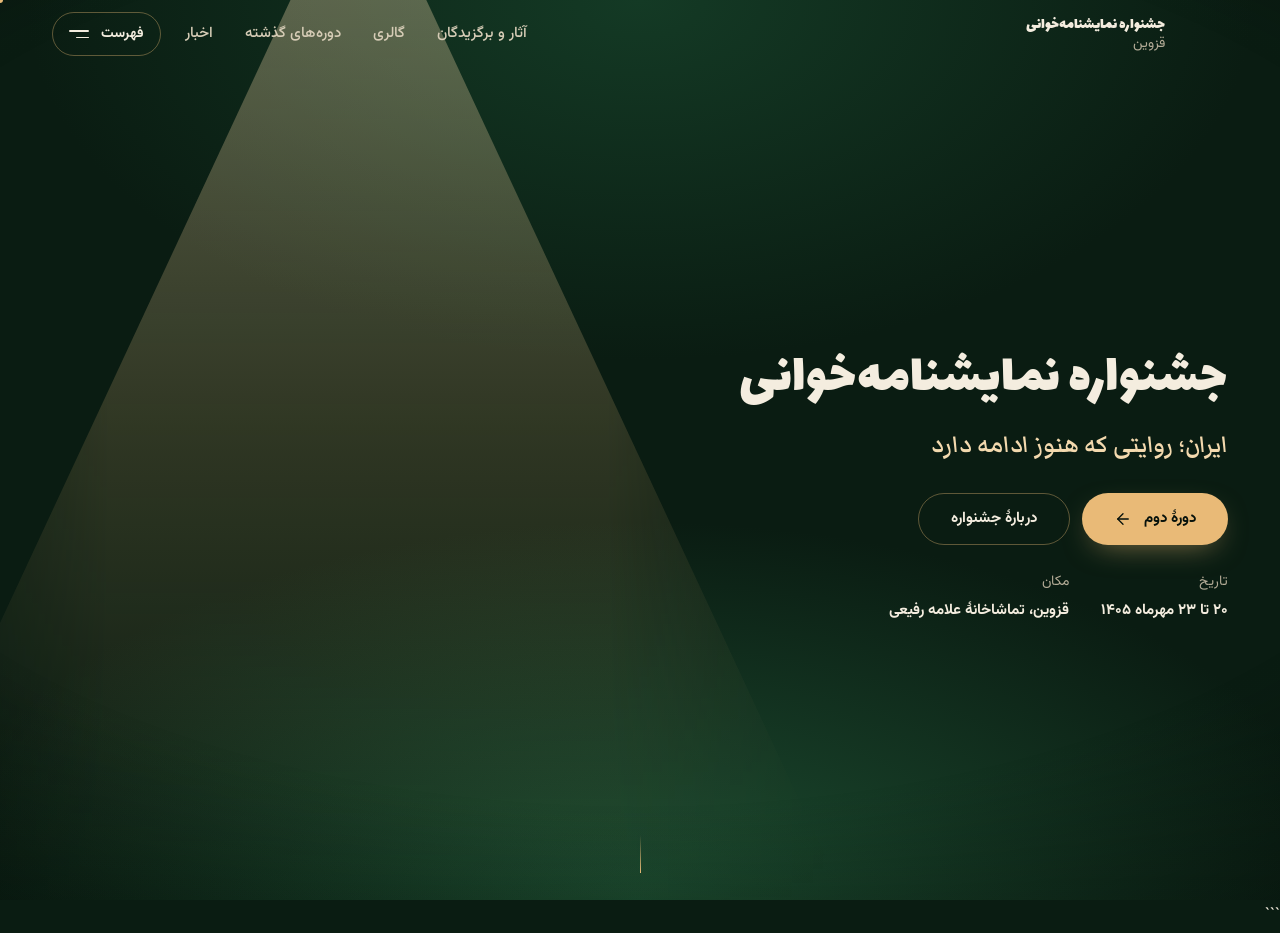
==== index.html @ 03ef2c52 "seo working sitemap and changing URLs for SEO" ====
<!doctype html>
<html lang="fa" dir="rtl">
  <head>
    <meta charset="UTF-8" />
    <meta name="viewport" content="width=device-width, initial-scale=1.0" />

    <title>جشنواره نمایشنامه‌خوانی هنگامه جادویی | تئاتر قزوین</title>

    <meta
      name="description"
      content="هنگامه جادویی؛ جشنواره نمایشنامه‌خوانی با محتوای اجراهای نمایشی و معرفی کلاس‌های فن بیان و نمایشنامه‌خوانی در قزوین."
    />

    <meta name="robots" content="index,follow" />

    <link
      rel="canonical"
      href="https://festivaljadooei.ir/"
    />

    <meta property="og:type" content="website" />
    <meta property="og:locale" content="fa_IR" />
    <meta
      property="og:title"
      content="جشنواره نمایشنامه‌خوانی هنگامه جادویی"
    />
    <meta
      property="og:description"
      content="جشنواره نمایشنامه‌خوانی، اجراهای نمایشی و کلاس‌های فن بیان و نمایشنامه‌خوانی در قزوین."
    />
    <meta
      property="og:url"
      content="https://festivaljadooei.ir/"
    />

    <link rel="stylesheet" href="./styles.css" />
  </head>

  <body>
    <noscript>
      <h1>جشنواره نمایشنامه‌خوانی هنگام جادویی</h1>
      <p>آرشیو اجراها، برگزیدگان، تصاویر و ویدئوهای نخستین و دومین جشنواره نمایشنامه‌خوانی هنگام جادویی در قزوین.</p>
      <nav><a href="/editions">دوره‌های جشنواره</a> · <a href="/works">اجراها و برگزیدگان</a> · <a href="/gallery">گالری تصاویر</a></nav>
    </noscript>
    <div id="root"></div>
    <script src="./app.js"></script>
  </body>
</html>
```
---- styles.css ----
@import"https://fonts.googleapis.com/css2?family=Lalezar&family=Markazi+Text:wght@400;500;600;700&family=Vazirmatn:wght@300;400;500;700;800&display=swap";

html,
body {
    height: 100%
}

body {
    margin: 0
}

#root {
    height: 100dvh;
    overflow: auto
}

*,
::before,
::after {
    --tw-border-spacing-x: 0;
    --tw-border-spacing-y: 0;
    --tw-translate-x: 0;
    --tw-translate-y: 0;
    --tw-rotate: 0;
    --tw-skew-x: 0;
    --tw-skew-y: 0;
    --tw-scale-x: 1;
    --tw-scale-y: 1;
    --tw-pan-x: ;
    --tw-pan-y: ;
    --tw-pinch-zoom: ;
    --tw-scroll-snap-strictness: proximity;
    --tw-gradient-from-position: ;
    --tw-gradient-via-position: ;
    --tw-gradient-to-position: ;
    --tw-ordinal: ;
    --tw-slashed-zero: ;
    --tw-numeric-figure: ;
    --tw-numeric-spacing: ;
    --tw-numeric-fraction: ;
    --tw-ring-inset: ;
    --tw-ring-offset-width: 0px;
    --tw-ring-offset-color: #fff;
    --tw-ring-color: rgb(59 130 246 / 0.5);
    --tw-ring-offset-shadow: 0 0 #0000;
    --tw-ring-shadow: 0 0 #0000;
    --tw-shadow: 0 0 #0000;
    --tw-shadow-colored: 0 0 #0000;
    --tw-blur: ;
    --tw-brightness: ;
    --tw-contrast: ;
    --tw-grayscale: ;
    --tw-hue-rotate: ;
    --tw-invert: ;
    --tw-saturate: ;
    --tw-sepia: ;
    --tw-drop-shadow: ;
    --tw-backdrop-blur: ;
    --tw-backdrop-brightness: ;
    --tw-backdrop-contrast: ;
    --tw-backdrop-grayscale: ;
    --tw-backdrop-hue-rotate: ;
    --tw-backdrop-invert: ;
    --tw-backdrop-opacity: ;
    --tw-backdrop-saturate: ;
    --tw-backdrop-sepia: ;
    --tw-contain-size: ;
    --tw-contain-layout: ;
    --tw-contain-paint: ;
    --tw-contain-style: ;
}

::backdrop {
    --tw-border-spacing-x: 0;
    --tw-border-spacing-y: 0;
    --tw-translate-x: 0;
    --tw-translate-y: 0;
    --tw-rotate: 0;
    --tw-skew-x: 0;
    --tw-skew-y: 0;
    --tw-scale-x: 1;
    --tw-scale-y: 1;
    --tw-pan-x: ;
    --tw-pan-y: ;
    --tw-pinch-zoom: ;
    --tw-scroll-snap-strictness: proximity;
    --tw-gradient-from-position: ;
    --tw-gradient-via-position: ;
    --tw-gradient-to-position: ;
    --tw-ordinal: ;
    --tw-slashed-zero: ;
    --tw-numeric-figure: ;
    --tw-numeric-spacing: ;
    --tw-numeric-fraction: ;
    --tw-ring-inset: ;
    --tw-ring-offset-width: 0px;
    --tw-ring-offset-color: #fff;
    --tw-ring-color: rgb(59 130 246 / 0.5);
    --tw-ring-offset-shadow: 0 0 #0000;
    --tw-ring-shadow: 0 0 #0000;
    --tw-shadow: 0 0 #0000;
    --tw-shadow-colored: 0 0 #0000;
    --tw-blur: ;
    --tw-brightness: ;
    --tw-contrast: ;
    --tw-grayscale: ;
    --tw-hue-rotate: ;
    --tw-invert: ;
    --tw-saturate: ;
    --tw-sepia: ;
    --tw-drop-shadow: ;
    --tw-backdrop-blur: ;
    --tw-backdrop-brightness: ;
    --tw-backdrop-contrast: ;
    --tw-backdrop-grayscale: ;
    --tw-backdrop-hue-rotate: ;
    --tw-backdrop-invert: ;
    --tw-backdrop-opacity: ;
    --tw-backdrop-saturate: ;
    --tw-backdrop-sepia: ;
    --tw-contain-size: ;
    --tw-contain-layout: ;
    --tw-contain-paint: ;
    --tw-contain-style: ;
}

/*
! tailwindcss v3.4.18 | MIT License | https://tailwindcss.com
*/
/*
1. Prevent padding and border from affecting element width. (https://github.com/mozdevs/cssremedy/issues/4)
2. Allow adding a border to an element by just adding a border-width. (https://github.com/tailwindcss/tailwindcss/pull/116)
*/

*,
::before,
::after {
    box-sizing: border-box;
    /* 1 */
    border-width: 0;
    /* 2 */
    border-style: solid;
    /* 2 */
    border-color: #e5e7eb;
    /* 2 */
}

::before,
::after {
    --tw-content: '';
}

/*
1. Use a consistent sensible line-height in all browsers.
2. Prevent adjustments of font size after orientation changes in iOS.
3. Use a more readable tab size.
4. Use the user's configured `sans` font-family by default.
5. Use the user's configured `sans` font-feature-settings by default.
6. Use the user's configured `sans` font-variation-settings by default.
7. Disable tap highlights on iOS
*/

html,
:host {
    line-height: 1.5;
    /* 1 */
    -webkit-text-size-adjust: 100%;
    /* 2 */
    -moz-tab-size: 4;
    /* 3 */
    tab-size: 4;
    /* 3 */
    font-family: var(--font-sans, ui-sans-serif), ui-sans-serif, system-ui, sans-serif;
    /* 4 */
    font-feature-settings: normal;
    /* 5 */
    font-variation-settings: normal;
    /* 6 */
    -webkit-tap-highlight-color: transparent;
    /* 7 */
}

/*
1. Remove the margin in all browsers.
2. Inherit line-height from `html` so users can set them as a class directly on the `html` element.
*/

body {
    margin: 0;
    /* 1 */
    line-height: inherit;
    /* 2 */
}

/*
1. Add the correct height in Firefox.
2. Correct the inheritance of border color in Firefox. (https://bugzilla.mozilla.org/show_bug.cgi?id=190655)
3. Ensure horizontal rules are visible by default.
*/

hr {
    height: 0;
    /* 1 */
    color: inherit;
    /* 2 */
    border-top-width: 1px;
    /* 3 */
}

/*
Add the correct text decoration in Chrome, Edge, and Safari.
*/

abbr:where([title]) {
    text-decoration: underline dotted;
}

/*
Remove the default font size and weight for headings.
*/

h1,
h2,
h3,
h4,
h5,
h6 {
    font-size: inherit;
    font-weight: inherit;
}

/*
Reset links to optimize for opt-in styling instead of opt-out.
*/

a {
    color: inherit;
    text-decoration: inherit;
}

/*
Add the correct font weight in Edge and Safari.
*/

b,
strong {
    font-weight: bolder;
}

/*
1. Use the user's configured `mono` font-family by default.
2. Use the user's configured `mono` font-feature-settings by default.
3. Use the user's configured `mono` font-variation-settings by default.
4. Correct the odd `em` font sizing in all browsers.
*/

code,
kbd,
samp,
pre {
    font-family: ui-monospace, SFMono-Regular, Menlo, Monaco, Consolas, "Liberation Mono", "Courier New", monospace;
    /* 1 */
    font-feature-settings: normal;
    /* 2 */
    font-variation-settings: normal;
    /* 3 */
    font-size: 1em;
    /* 4 */
}

/*
Add the correct font size in all browsers.
*/

small {
    font-size: 80%;
}

/*
Prevent `sub` and `sup` elements from affecting the line height in all browsers.
*/

sub,
sup {
    font-size: 75%;
    line-height: 0;
    position: relative;
    vertical-align: baseline;
}

sub {
    bottom: -0.25em;
}

sup {
    top: -0.5em;
}

/*
1. Remove text indentation from table contents in Chrome and Safari. (https://bugs.chromium.org/p/chromium/issues/detail?id=999088, https://bugs.webkit.org/show_bug.cgi?id=201297)
2. Correct table border color inheritance in all Chrome and Safari. (https://bugs.chromium.org/p/chromium/issues/detail?id=935729, https://bugs.webkit.org/show_bug.cgi?id=195016)
3. Remove gaps between table borders by default.
*/

table {
    text-indent: 0;
    /* 1 */
    border-color: inherit;
    /* 2 */
    border-collapse: collapse;
    /* 3 */
}

/*
1. Change the font styles in all browsers.
2. Remove the margin in Firefox and Safari.
3. Remove default padding in all browsers.
*/

button,
input,
optgroup,
select,
textarea {
    font-family: inherit;
    /* 1 */
    font-feature-settings: inherit;
    /* 1 */
    font-variation-settings: inherit;
    /* 1 */
    font-size: 100%;
    /* 1 */
    font-weight: inherit;
    /* 1 */
    line-height: inherit;
    /* 1 */
    letter-spacing: inherit;
    /* 1 */
    color: inherit;
    /* 1 */
    margin: 0;
    /* 2 */
    padding: 0;
    /* 3 */
}

/*
Remove the inheritance of text transform in Edge and Firefox.
*/

button,
select {
    text-transform: none;
}

/*
1. Correct the inability to style clickable types in iOS and Safari.
2. Remove default button styles.
*/

button,
input:where([type='button']),
input:where([type='reset']),
input:where([type='submit']) {
    -webkit-appearance: button;
    /* 1 */
    background-color: transparent;
    /* 2 */
    background-image: none;
    /* 2 */
}

/*
Use the modern Firefox focus style for all focusable elements.
*/

:-moz-focusring {
    outline: auto;
}

/*
Remove the additional `:invalid` styles in Firefox. (https://github.com/mozilla/gecko-dev/blob/2f9eacd9d3d995c937b4251a5557d95d494c9be1/layout/style/res/forms.css#L728-L737)
*/

:-moz-ui-invalid {
    box-shadow: none;
}

/*
Add the correct vertical alignment in Chrome and Firefox.
*/

progress {
    vertical-align: baseline;
}

/*
Correct the cursor style of increment and decrement buttons in Safari.
*/

::-webkit-inner-spin-button,
::-webkit-outer-spin-button {
    height: auto;
}

/*
1. Correct the odd appearance in Chrome and Safari.
2. Correct the outline style in Safari.
*/

[type='search'] {
    -webkit-appearance: textfield;
    /* 1 */
    outline-offset: -2px;
    /* 2 */
}

/*
Remove the inner padding in Chrome and Safari on macOS.
*/

::-webkit-search-decoration {
    -webkit-appearance: none;
}

/*
1. Correct the inability to style clickable types in iOS and Safari.
2. Change font properties to `inherit` in Safari.
*/

::-webkit-file-upload-button {
    -webkit-appearance: button;
    /* 1 */
    font: inherit;
    /* 2 */
}

/*
Add the correct display in Chrome and Safari.
*/

summary {
    display: list-item;
}

/*
Removes the default spacing and border for appropriate elements.
*/

blockquote,
dl,
dd,
h1,
h2,
h3,
h4,
h5,
h6,
hr,
figure,
p,
pre {
    margin: 0;
}

fieldset {
    margin: 0;
    padding: 0;
}

legend {
    padding: 0;
}

ol,
ul,
menu {
    list-style: none;
    margin: 0;
    padding: 0;
}

/*
Reset default styling for dialogs.
*/
dialog {
    padding: 0;
}

/*
Prevent resizing textareas horizontally by default.
*/

textarea {
    resize: vertical;
}

/*
1. Reset the default placeholder opacity in Firefox. (https://github.com/tailwindlabs/tailwindcss/issues/3300)
2. Set the default placeholder color to the user's configured gray 400 color.
*/

input::placeholder,
textarea::placeholder {
    opacity: 1;
    /* 1 */
    color: #9ca3af;
    /* 2 */
}

/*
Set the default cursor for buttons.
*/

button,
[role="button"] {
    cursor: pointer;
}

/*
Make sure disabled buttons don't get the pointer cursor.
*/
:disabled {
    cursor: default;
}

/*
1. Make replaced elements `display: block` by default. (https://github.com/mozdevs/cssremedy/issues/14)
2. Add `vertical-align: middle` to align replaced elements more sensibly by default. (https://github.com/jensimmons/cssremedy/issues/14#issuecomment-634934210)
   This can trigger a poorly considered lint error in some tools but is included by design.
*/

img,
svg,
video,
canvas,
audio,
iframe,
embed,
object {
    display: block;
    /* 1 */
    vertical-align: middle;
    /* 2 */
}

/*
Constrain images and videos to the parent width and preserve their intrinsic aspect ratio. (https://github.com/mozdevs/cssremedy/issues/14)
*/

img,
video {
    max-width: 100%;
    height: auto;
}

/* Make elements with the HTML hidden attribute stay hidden by default */
[hidden]:where(:not([hidden="until-found"])) {
    display: none;
}

.\!container {
    width: 100% !important;
}

.container {
    width: 100%;
}

@media (min-width: 640px) {

    .\!container {
        max-width: 640px !important;
    }

    .container {
        max-width: 640px;
    }
}

@media (min-width: 768px) {

    .\!container {
        max-width: 768px !important;
    }

    .container {
        max-width: 768px;
    }
}

@media (min-width: 1024px) {

    .\!container {
        max-width: 1024px !important;
    }

    .container {
        max-width: 1024px;
    }
}

@media (min-width: 1280px) {

    .\!container {
        max-width: 1280px !important;
    }

    .container {
        max-width: 1280px;
    }
}

@media (min-width: 1536px) {

    .\!container {
        max-width: 1536px !important;
    }

    .container {
        max-width: 1536px;
    }
}

.prose {
    color: var(--tw-prose-body);
    max-width: 65ch;
}

.prose :where(p):not(:where([class~="not-prose"], [class~="not-prose"] *)) {
    margin-top: 1.25em;
    margin-bottom: 1.25em;
}

.prose :where([class~="lead"]):not(:where([class~="not-prose"], [class~="not-prose"] *)) {
    color: var(--tw-prose-lead);
    font-size: 1.25em;
    line-height: 1.6;
    margin-top: 1.2em;
    margin-bottom: 1.2em;
}

.prose :where(a):not(:where([class~="not-prose"], [class~="not-prose"] *)) {
    color: var(--tw-prose-links);
    text-decoration: underline;
    font-weight: 500;
}

.prose :where(strong):not(:where([class~="not-prose"], [class~="not-prose"] *)) {
    color: var(--tw-prose-bold);
    font-weight: 600;
}

.prose :where(a strong):not(:where([class~="not-prose"], [class~="not-prose"] *)) {
    color: inherit;
}

.prose :where(blockquote strong):not(:where([class~="not-prose"], [class~="not-prose"] *)) {
    color: inherit;
}

.prose :where(thead th strong):not(:where([class~="not-prose"], [class~="not-prose"] *)) {
    color: inherit;
}

.prose :where(ol):not(:where([class~="not-prose"], [class~="not-prose"] *)) {
    list-style-type: decimal;
    margin-top: 1.25em;
    margin-bottom: 1.25em;
    padding-inline-start: 1.625em;
}

.prose :where(ol[type="A"]):not(:where([class~="not-prose"], [class~="not-prose"] *)) {
    list-style-type: upper-alpha;
}

.prose :where(ol[type="a"]):not(:where([class~="not-prose"], [class~="not-prose"] *)) {
    list-style-type: lower-alpha;
}

.prose :where(ol[type="A" s]):not(:where([class~="not-prose"], [class~="not-prose"] *)) {
    list-style-type: upper-alpha;
}

.prose :where(ol[type="a" s]):not(:where([class~="not-prose"], [class~="not-prose"] *)) {
    list-style-type: lower-alpha;
}

.prose :where(ol[type="I"]):not(:where([class~="not-prose"], [class~="not-prose"] *)) {
    list-style-type: upper-roman;
}

.prose :where(ol[type="i"]):not(:where([class~="not-prose"], [class~="not-prose"] *)) {
    list-style-type: lower-roman;
}

.prose :where(ol[type="I" s]):not(:where([class~="not-prose"], [class~="not-prose"] *)) {
    list-style-type: upper-roman;
}

.prose :where(ol[type="i" s]):not(:where([class~="not-prose"], [class~="not-prose"] *)) {
    list-style-type: lower-roman;
}

.prose :where(ol[type="1"]):not(:where([class~="not-prose"], [class~="not-prose"] *)) {
    list-style-type: decimal;
}

.prose :where(ul):not(:where([class~="not-prose"], [class~="not-prose"] *)) {
    list-style-type: disc;
    margin-top: 1.25em;
    margin-bottom: 1.25em;
    padding-inline-start: 1.625em;
}

.prose :where(ol > li):not(:where([class~="not-prose"], [class~="not-prose"] *))::marker {
    font-weight: 400;
    color: var(--tw-prose-counters);
}

.prose :where(ul > li):not(:where([class~="not-prose"], [class~="not-prose"] *))::marker {
    color: var(--tw-prose-bullets);
}

.prose :where(dt):not(:where([class~="not-prose"], [class~="not-prose"] *)) {
    color: var(--tw-prose-headings);
    font-weight: 600;
    margin-top: 1.25em;
}

.prose :where(hr):not(:where([class~="not-prose"], [class~="not-prose"] *)) {
    border-color: var(--tw-prose-hr);
    border-top-width: 1px;
    margin-top: 3em;
    margin-bottom: 3em;
}

.prose :where(blockquote):not(:where([class~="not-prose"], [class~="not-prose"] *)) {
    font-weight: 500;
    font-style: italic;
    color: var(--tw-prose-quotes);
    border-inline-start-width: 0.25rem;
    border-inline-start-color: var(--tw-prose-quote-borders);
    quotes: "\201C" "\201D" "\2018" "\2019";
    margin-top: 1.6em;
    margin-bottom: 1.6em;
    padding-inline-start: 1em;
}

.prose :where(blockquote p:first-of-type):not(:where([class~="not-prose"], [class~="not-prose"] *))::before {
    content: open-quote;
}

.prose :where(blockquote p:last-of-type):not(:where([class~="not-prose"], [class~="not-prose"] *))::after {
    content: close-quote;
}

.prose :where(h1):not(:where([class~="not-prose"], [class~="not-prose"] *)) {
    color: var(--tw-prose-headings);
    font-weight: 800;
    font-size: 2.25em;
    margin-top: 0;
    margin-bottom: 0.8888889em;
    line-height: 1.1111111;
}

.prose :where(h1 strong):not(:where([class~="not-prose"], [class~="not-prose"] *)) {
    font-weight: 900;
    color: inherit;
}

.prose :where(h2):not(:where([class~="not-prose"], [class~="not-prose"] *)) {
    color: var(--tw-prose-headings);
    font-weight: 700;
    font-size: 1.5em;
    margin-top: 2em;
    margin-bottom: 1em;
    line-height: 1.3333333;
}

.prose :where(h2 strong):not(:where([class~="not-prose"], [class~="not-prose"] *)) {
    font-weight: 800;
    color: inherit;
}

.prose :where(h3):not(:where([class~="not-prose"], [class~="not-prose"] *)) {
    color: var(--tw-prose-headings);
    font-weight: 600;
    font-size: 1.25em;
    margin-top: 1.6em;
    margin-bottom: 0.6em;
    line-height: 1.6;
}

.prose :where(h3 strong):not(:where([class~="not-prose"], [class~="not-prose"] *)) {
    font-weight: 700;
    color: inherit;
}

.prose :where(h4):not(:where([class~="not-prose"], [class~="not-prose"] *)) {
    color: var(--tw-prose-headings);
    font-weight: 600;
    margin-top: 1.5em;
    margin-bottom: 0.5em;
    line-height: 1.5;
}

.prose :where(h4 strong):not(:where([class~="not-prose"], [class~="not-prose"] *)) {
    font-weight: 700;
    color: inherit;
}

.prose :where(img):not(:where([class~="not-prose"], [class~="not-prose"] *)) {
    margin-top: 2em;
    margin-bottom: 2em;
}

.prose :where(picture):not(:where([class~="not-prose"], [class~="not-prose"] *)) {
    display: block;
    margin-top: 2em;
    margin-bottom: 2em;
}

.prose :where(video):not(:where([class~="not-prose"], [class~="not-prose"] *)) {
    margin-top: 2em;
    margin-bottom: 2em;
}

.prose :where(kbd):not(:where([class~="not-prose"], [class~="not-prose"] *)) {
    font-weight: 500;
    font-family: inherit;
    color: var(--tw-prose-kbd);
    box-shadow: 0 0 0 1px var(--tw-prose-kbd-shadows), 0 3px 0 var(--tw-prose-kbd-shadows);
    font-size: 0.875em;
    border-radius: 0.3125rem;
    padding-top: 0.1875em;
    padding-inline-end: 0.375em;
    padding-bottom: 0.1875em;
    padding-inline-start: 0.375em;
}

.prose :where(code):not(:where([class~="not-prose"], [class~="not-prose"] *)) {
    color: var(--tw-prose-code);
    font-weight: 600;
    font-size: 0.875em;
}

.prose :where(code):not(:where([class~="not-prose"], [class~="not-prose"] *))::before {
    content: "`";
}

.prose :where(code):not(:where([class~="not-prose"], [class~="not-prose"] *))::after {
    content: "`";
}

.prose :where(a code):not(:where([class~="not-prose"], [class~="not-prose"] *)) {
    color: inherit;
}

.prose :where(h1 code):not(:where([class~="not-prose"], [class~="not-prose"] *)) {
    color: inherit;
}

.prose :where(h2 code):not(:where([class~="not-prose"], [class~="not-prose"] *)) {
    color: inherit;
    font-size: 0.875em;
}

.prose :where(h3 code):not(:where([class~="not-prose"], [class~="not-prose"] *)) {
    color: inherit;
    font-size: 0.9em;
}

.prose :where(h4 code):not(:where([class~="not-prose"], [class~="not-prose"] *)) {
    color: inherit;
}

.prose :where(blockquote code):not(:where([class~="not-prose"], [class~="not-prose"] *)) {
    color: inherit;
}

.prose :where(thead th code):not(:where([class~="not-prose"], [class~="not-prose"] *)) {
    color: inherit;
}

.prose :where(pre):not(:where([class~="not-prose"], [class~="not-prose"] *)) {
    color: var(--tw-prose-pre-code);
    background-color: var(--tw-prose-pre-bg);
    overflow-x: auto;
    font-weight: 400;
    font-size: 0.875em;
    line-height: 1.7142857;
    margin-top: 1.7142857em;
    margin-bottom: 1.7142857em;
    border-radius: 0.375rem;
    padding-top: 0.8571429em;
    padding-inline-end: 1.1428571em;
    padding-bottom: 0.8571429em;
    padding-inline-start: 1.1428571em;
}

.prose :where(pre code):not(:where([class~="not-prose"], [class~="not-prose"] *)) {
    background-color: transparent;
    border-width: 0;
    border-radius: 0;
    padding: 0;
    font-weight: inherit;
    color: inherit;
    font-size: inherit;
    font-family: inherit;
    line-height: inherit;
}

.prose :where(pre code):not(:where([class~="not-prose"], [class~="not-prose"] *))::before {
    content: none;
}

.prose :where(pre code):not(:where([class~="not-prose"], [class~="not-prose"] *))::after {
    content: none;
}

.prose :where(table):not(:where([class~="not-prose"], [class~="not-prose"] *)) {
    width: 100%;
    table-layout: auto;
    margin-top: 2em;
    margin-bottom: 2em;
    font-size: 0.875em;
    line-height: 1.7142857;
}

.prose :where(thead):not(:where([class~="not-prose"], [class~="not-prose"] *)) {
    border-bottom-width: 1px;
    border-bottom-color: var(--tw-prose-th-borders);
}

.prose :where(thead th):not(:where([class~="not-prose"], [class~="not-prose"] *)) {
    color: var(--tw-prose-headings);
    font-weight: 600;
    vertical-align: bottom;
    padding-inline-end: 0.5714286em;
    padding-bottom: 0.5714286em;
    padding-inline-start: 0.5714286em;
}

.prose :where(tbody tr):not(:where([class~="not-prose"], [class~="not-prose"] *)) {
    border-bottom-width: 1px;
    border-bottom-color: var(--tw-prose-td-borders);
}

.prose :where(tbody tr:last-child):not(:where([class~="not-prose"], [class~="not-prose"] *)) {
    border-bottom-width: 0;
}

.prose :where(tbody td):not(:where([class~="not-prose"], [class~="not-prose"] *)) {
    vertical-align: baseline;
}

.prose :where(tfoot):not(:where([class~="not-prose"], [class~="not-prose"] *)) {
    border-top-width: 1px;
    border-top-color: var(--tw-prose-th-borders);
}

.prose :where(tfoot td):not(:where([class~="not-prose"], [class~="not-prose"] *)) {
    vertical-align: top;
}

.prose :where(th, td):not(:where([class~="not-prose"], [class~="not-prose"] *)) {
    text-align: start;
}

.prose :where(figure > *):not(:where([class~="not-prose"], [class~="not-prose"] *)) {
    margin-top: 0;
    margin-bottom: 0;
}

.prose :where(figcaption):not(:where([class~="not-prose"], [class~="not-prose"] *)) {
    color: var(--tw-prose-captions);
    font-size: 0.875em;
    line-height: 1.4285714;
    margin-top: 0.8571429em;
}

.prose {
    --tw-prose-body: #374151;
    --tw-prose-headings: #111827;
    --tw-prose-lead: #4b5563;
    --tw-prose-links: #111827;
    --tw-prose-bold: #111827;
    --tw-prose-counters: #6b7280;
    --tw-prose-bullets: #d1d5db;
    --tw-prose-hr: #e5e7eb;
    --tw-prose-quotes: #111827;
    --tw-prose-quote-borders: #e5e7eb;
    --tw-prose-captions: #6b7280;
    --tw-prose-kbd: #111827;
    --tw-prose-kbd-shadows: rgb(17 24 39 / 10%);
    --tw-prose-code: #111827;
    --tw-prose-pre-code: #e5e7eb;
    --tw-prose-pre-bg: #1f2937;
    --tw-prose-th-borders: #d1d5db;
    --tw-prose-td-borders: #e5e7eb;
    --tw-prose-invert-body: #d1d5db;
    --tw-prose-invert-headings: #fff;
    --tw-prose-invert-lead: #9ca3af;
    --tw-prose-invert-links: #fff;
    --tw-prose-invert-bold: #fff;
    --tw-prose-invert-counters: #9ca3af;
    --tw-prose-invert-bullets: #4b5563;
    --tw-prose-invert-hr: #374151;
    --tw-prose-invert-quotes: #f3f4f6;
    --tw-prose-invert-quote-borders: #374151;
    --tw-prose-invert-captions: #9ca3af;
    --tw-prose-invert-kbd: #fff;
    --tw-prose-invert-kbd-shadows: rgb(255 255 255 / 10%);
    --tw-prose-invert-code: #fff;
    --tw-prose-invert-pre-code: #d1d5db;
    --tw-prose-invert-pre-bg: rgb(0 0 0 / 50%);
    --tw-prose-invert-th-borders: #4b5563;
    --tw-prose-invert-td-borders: #374151;
    font-size: 1rem;
    line-height: 1.75;
}

.prose :where(picture > img):not(:where([class~="not-prose"], [class~="not-prose"] *)) {
    margin-top: 0;
    margin-bottom: 0;
}

.prose :where(li):not(:where([class~="not-prose"], [class~="not-prose"] *)) {
    margin-top: 0.5em;
    margin-bottom: 0.5em;
}

.prose :where(ol > li):not(:where([class~="not-prose"], [class~="not-prose"] *)) {
    padding-inline-start: 0.375em;
}

.prose :where(ul > li):not(:where([class~="not-prose"], [class~="not-prose"] *)) {
    padding-inline-start: 0.375em;
}

.prose :where(.prose > ul > li p):not(:where([class~="not-prose"], [class~="not-prose"] *)) {
    margin-top: 0.75em;
    margin-bottom: 0.75em;
}

.prose :where(.prose > ul > li > p:first-child):not(:where([class~="not-prose"], [class~="not-prose"] *)) {
    margin-top: 1.25em;
}

.prose :where(.prose > ul > li > p:last-child):not(:where([class~="not-prose"], [class~="not-prose"] *)) {
    margin-bottom: 1.25em;
}

.prose :where(.prose > ol > li > p:first-child):not(:where([class~="not-prose"], [class~="not-prose"] *)) {
    margin-top: 1.25em;
}

.prose :where(.prose > ol > li > p:last-child):not(:where([class~="not-prose"], [class~="not-prose"] *)) {
    margin-bottom: 1.25em;
}

.prose :where(ul ul, ul ol, ol ul, ol ol):not(:where([class~="not-prose"], [class~="not-prose"] *)) {
    margin-top: 0.75em;
    margin-bottom: 0.75em;
}

.prose :where(dl):not(:where([class~="not-prose"], [class~="not-prose"] *)) {
    margin-top: 1.25em;
    margin-bottom: 1.25em;
}

.prose :where(dd):not(:where([class~="not-prose"], [class~="not-prose"] *)) {
    margin-top: 0.5em;
    padding-inline-start: 1.625em;
}

.prose :where(hr + *):not(:where([class~="not-prose"], [class~="not-prose"] *)) {
    margin-top: 0;
}

.prose :where(h2 + *):not(:where([class~="not-prose"], [class~="not-prose"] *)) {
    margin-top: 0;
}

.prose :where(h3 + *):not(:where([class~="not-prose"], [class~="not-prose"] *)) {
    margin-top: 0;
}

.prose :where(h4 + *):not(:where([class~="not-prose"], [class~="not-prose"] *)) {
    margin-top: 0;
}

.prose :where(thead th:first-child):not(:where([class~="not-prose"], [class~="not-prose"] *)) {
    padding-inline-start: 0;
}

.prose :where(thead th:last-child):not(:where([class~="not-prose"], [class~="not-prose"] *)) {
    padding-inline-end: 0;
}

.prose :where(tbody td, tfoot td):not(:where([class~="not-prose"], [class~="not-prose"] *)) {
    padding-top: 0.5714286em;
    padding-inline-end: 0.5714286em;
    padding-bottom: 0.5714286em;
    padding-inline-start: 0.5714286em;
}

.prose :where(tbody td:first-child, tfoot td:first-child):not(:where([class~="not-prose"], [class~="not-prose"] *)) {
    padding-inline-start: 0;
}

.prose :where(tbody td:last-child, tfoot td:last-child):not(:where([class~="not-prose"], [class~="not-prose"] *)) {
    padding-inline-end: 0;
}

.prose :where(figure):not(:where([class~="not-prose"], [class~="not-prose"] *)) {
    margin-top: 2em;
    margin-bottom: 2em;
}

.prose :where(.prose > :first-child):not(:where([class~="not-prose"], [class~="not-prose"] *)) {
    margin-top: 0;
}

.prose :where(.prose > :last-child):not(:where([class~="not-prose"], [class~="not-prose"] *)) {
    margin-bottom: 0;
}

.prose-sm {
    font-size: 0.875rem;
    line-height: 1.7142857;
}

.prose-sm :where(p):not(:where([class~="not-prose"], [class~="not-prose"] *)) {
    margin-top: 1.1428571em;
    margin-bottom: 1.1428571em;
}

.prose-sm :where([class~="lead"]):not(:where([class~="not-prose"], [class~="not-prose"] *)) {
    font-size: 1.2857143em;
    line-height: 1.5555556;
    margin-top: 0.8888889em;
    margin-bottom: 0.8888889em;
}

.prose-sm :where(blockquote):not(:where([class~="not-prose"], [class~="not-prose"] *)) {
    margin-top: 1.3333333em;
    margin-bottom: 1.3333333em;
    padding-inline-start: 1.1111111em;
}

.prose-sm :where(h1):not(:where([class~="not-prose"], [class~="not-prose"] *)) {
    font-size: 2.1428571em;
    margin-top: 0;
    margin-bottom: 0.8em;
    line-height: 1.2;
}

.prose-sm :where(h2):not(:where([class~="not-prose"], [class~="not-prose"] *)) {
    font-size: 1.4285714em;
    margin-top: 1.6em;
    margin-bottom: 0.8em;
    line-height: 1.4;
}

.prose-sm :where(h3):not(:where([class~="not-prose"], [class~="not-prose"] *)) {
    font-size: 1.2857143em;
    margin-top: 1.5555556em;
    margin-bottom: 0.4444444em;
    line-height: 1.5555556;
}

.prose-sm :where(h4):not(:where([class~="not-prose"], [class~="not-prose"] *)) {
    margin-top: 1.4285714em;
    margin-bottom: 0.5714286em;
    line-height: 1.4285714;
}

.prose-sm :where(img):not(:where([class~="not-prose"], [class~="not-prose"] *)) {
    margin-top: 1.7142857em;
    margin-bottom: 1.7142857em;
}

.prose-sm :where(picture):not(:where([class~="not-prose"], [class~="not-prose"] *)) {
    margin-top: 1.7142857em;
    margin-bottom: 1.7142857em;
}

.prose-sm :where(picture > img):not(:where([class~="not-prose"], [class~="not-prose"] *)) {
    margin-top: 0;
    margin-bottom: 0;
}

.prose-sm :where(video):not(:where([class~="not-prose"], [class~="not-prose"] *)) {
    margin-top: 1.7142857em;
    margin-bottom: 1.7142857em;
}

.prose-sm :where(kbd):not(:where([class~="not-prose"], [class~="not-prose"] *)) {
    font-size: 0.8571429em;
    border-radius: 0.3125rem;
    padding-top: 0.1428571em;
    padding-inline-end: 0.3571429em;
    padding-bottom: 0.1428571em;
    padding-inline-start: 0.3571429em;
}

.prose-sm :where(code):not(:where([class~="not-prose"], [class~="not-prose"] *)) {
    font-size: 0.8571429em;
}

.prose-sm :where(h2 code):not(:where([class~="not-prose"], [class~="not-prose"] *)) {
    font-size: 0.9em;
}

.prose-sm :where(h3 code):not(:where([class~="not-prose"], [class~="not-prose"] *)) {
    font-size: 0.8888889em;
}

.prose-sm :where(pre):not(:where([class~="not-prose"], [class~="not-prose"] *)) {
    font-size: 0.8571429em;
    line-height: 1.6666667;
    margin-top: 1.6666667em;
    margin-bottom: 1.6666667em;
    border-radius: 0.25rem;
    padding-top: 0.6666667em;
    padding-inline-end: 1em;
    padding-bottom: 0.6666667em;
    padding-inline-start: 1em;
}

.prose-sm :where(ol):not(:where([class~="not-prose"], [class~="not-prose"] *)) {
    margin-top: 1.1428571em;
    margin-bottom: 1.1428571em;
    padding-inline-start: 1.5714286em;
}

.prose-sm :where(ul):not(:where([class~="not-prose"], [class~="not-prose"] *)) {
    margin-top: 1.1428571em;
    margin-bottom: 1.1428571em;
    padding-inline-start: 1.5714286em;
}

.prose-sm :where(li):not(:where([class~="not-prose"], [class~="not-prose"] *)) {
    margin-top: 0.2857143em;
    margin-bottom: 0.2857143em;
}

.prose-sm :where(ol > li):not(:where([class~="not-prose"], [class~="not-prose"] *)) {
    padding-inline-start: 0.4285714em;
}

.prose-sm :where(ul > li):not(:where([class~="not-prose"], [class~="not-prose"] *)) {
    padding-inline-start: 0.4285714em;
}

.prose-sm :where(.prose-sm > ul > li p):not(:where([class~="not-prose"], [class~="not-prose"] *)) {
    margin-top: 0.5714286em;
    margin-bottom: 0.5714286em;
}

.prose-sm :where(.prose-sm > ul > li > p:first-child):not(:where([class~="not-prose"], [class~="not-prose"] *)) {
    margin-top: 1.1428571em;
}

.prose-sm :where(.prose-sm > ul > li > p:last-child):not(:where([class~="not-prose"], [class~="not-prose"] *)) {
    margin-bottom: 1.1428571em;
}

.prose-sm :where(.prose-sm > ol > li > p:first-child):not(:where([class~="not-prose"], [class~="not-prose"] *)) {
    margin-top: 1.1428571em;
}

.prose-sm :where(.prose-sm > ol > li > p:last-child):not(:where([class~="not-prose"], [class~="not-prose"] *)) {
    margin-bottom: 1.1428571em;
}

.prose-sm :where(ul ul, ul ol, ol ul, ol ol):not(:where([class~="not-prose"], [class~="not-prose"] *)) {
    margin-top: 0.5714286em;
    margin-bottom: 0.5714286em;
}

.prose-sm :where(dl):not(:where([class~="not-prose"], [class~="not-prose"] *)) {
    margin-top: 1.1428571em;
    margin-bottom: 1.1428571em;
}

.prose-sm :where(dt):not(:where([class~="not-prose"], [class~="not-prose"] *)) {
    margin-top: 1.1428571em;
}

.prose-sm :where(dd):not(:where([class~="not-prose"], [class~="not-prose"] *)) {
    margin-top: 0.2857143em;
    padding-inline-start: 1.5714286em;
}

.prose-sm :where(hr):not(:where([class~="not-prose"], [class~="not-prose"] *)) {
    margin-top: 2.8571429em;
    margin-bottom: 2.8571429em;
}

.prose-sm :where(hr + *):not(:where([class~="not-prose"], [class~="not-prose"] *)) {
    margin-top: 0;
}

.prose-sm :where(h2 + *):not(:where([class~="not-prose"], [class~="not-prose"] *)) {
    margin-top: 0;
}

.prose-sm :where(h3 + *):not(:where([class~="not-prose"], [class~="not-prose"] *)) {
    margin-top: 0;
}

.prose-sm :where(h4 + *):not(:where([class~="not-prose"], [class~="not-prose"] *)) {
    margin-top: 0;
}

.prose-sm :where(table):not(:where([class~="not-prose"], [class~="not-prose"] *)) {
    font-size: 0.8571429em;
    line-height: 1.5;
}

.prose-sm :where(thead th):not(:where([class~="not-prose"], [class~="not-prose"] *)) {
    padding-inline-end: 1em;
    padding-bottom: 0.6666667em;
    padding-inline-start: 1em;
}

.prose-sm :where(thead th:first-child):not(:where([class~="not-prose"], [class~="not-prose"] *)) {
    padding-inline-start: 0;
}

.prose-sm :where(thead th:last-child):not(:where([class~="not-prose"], [class~="not-prose"] *)) {
    padding-inline-end: 0;
}

.prose-sm :where(tbody td, tfoot td):not(:where([class~="not-prose"], [class~="not-prose"] *)) {
    padding-top: 0.6666667em;
    padding-inline-end: 1em;
    padding-bottom: 0.6666667em;
    padding-inline-start: 1em;
}

.prose-sm :where(tbody td:first-child, tfoot td:first-child):not(:where([class~="not-prose"], [class~="not-prose"] *)) {
    padding-inline-start: 0;
}

.prose-sm :where(tbody td:last-child, tfoot td:last-child):not(:where([class~="not-prose"], [class~="not-prose"] *)) {
    padding-inline-end: 0;
}

.prose-sm :where(figure):not(:where([class~="not-prose"], [class~="not-prose"] *)) {
    margin-top: 1.7142857em;
    margin-bottom: 1.7142857em;
}

.prose-sm :where(figure > *):not(:where([class~="not-prose"], [class~="not-prose"] *)) {
    margin-top: 0;
    margin-bottom: 0;
}

.prose-sm :where(figcaption):not(:where([class~="not-prose"], [class~="not-prose"] *)) {
    font-size: 0.8571429em;
    line-height: 1.3333333;
    margin-top: 0.6666667em;
}

.prose-sm :where(.prose-sm > :first-child):not(:where([class~="not-prose"], [class~="not-prose"] *)) {
    margin-top: 0;
}

.prose-sm :where(.prose-sm > :last-child):not(:where([class~="not-prose"], [class~="not-prose"] *)) {
    margin-bottom: 0;
}

.sr-only {
    position: absolute;
    width: 1px;
    height: 1px;
    padding: 0;
    margin: -1px;
    overflow: hidden;
    clip: rect(0, 0, 0, 0);
    white-space: nowrap;
    border-width: 0;
}

.pointer-events-none {
    pointer-events: none;
}

.pointer-events-auto {
    pointer-events: auto;
}

.\!visible {
    visibility: visible !important;
}

.visible {
    visibility: visible;
}

.invisible {
    visibility: hidden;
}

.collapse {
    visibility: collapse;
}

.static {
    position: static;
}

.fixed {
    position: fixed;
}

.absolute {
    position: absolute;
}

.relative {
    position: relative;
}

.inset-0 {
    inset: 0px;
}

.inset-x-0 {
    left: 0px;
    right: 0px;
}

.inset-y-0 {
    top: 0px;
    bottom: 0px;
}

.-bottom-12 {
    bottom: -3rem;
}

.-left-12 {
    left: -3rem;
}

.-right-12 {
    right: -3rem;
}

.-top-12 {
    top: -3rem;
}

.bottom-0 {
    bottom: 0px;
}

.left-0 {
    left: 0px;
}

.left-1\/2 {
    left: 50%;
}

.left-2 {
    left: 0.5rem;
}

.left-\[-1\.25em\] {
    left: -1.25em;
}

.left-\[1em\] {
    left: 1em;
}

.left-\[50\%\] {
    left: 50%;
}

.right-0 {
    right: 0px;
}

.right-1 {
    right: 0.25rem;
}

.right-2 {
    right: 0.5rem;
}

.right-3 {
    right: 0.75rem;
}

.right-4 {
    right: 1rem;
}

.top-0 {
    top: 0px;
}

.top-1\.5 {
    top: 0.375rem;
}

.top-1\/2 {
    top: 50%;
}

.top-3\.5 {
    top: 0.875rem;
}

.top-4 {
    top: 1rem;
}

.top-\[-1\.25em\] {
    top: -1.25em;
}

.top-\[-3em\] {
    top: -3em;
}

.top-\[1\.5em\] {
    top: 1.5em;
}

.top-\[1px\] {
    top: 1px;
}

.top-\[50\%\] {
    top: 50%;
}

.top-\[60\%\] {
    top: 60%;
}

.top-full {
    top: 100%;
}

.z-10 {
    z-index: 10;
}

.z-20 {
    z-index: 20;
}

.z-50 {
    z-index: 50;
}

.z-\[1\] {
    z-index: 1;
}

.order-first {
    order: -9999;
}

.order-last {
    order: 9999;
}

.\!m-0 {
    margin: 0px !important;
}

.-mx-1 {
    margin-left: -0.25rem;
    margin-right: -0.25rem;
}

.-my-2 {
    margin-top: -0.5rem;
    margin-bottom: -0.5rem;
}

.mx-2 {
    margin-left: 0.5rem;
    margin-right: 0.5rem;
}

.mx-3\.5 {
    margin-left: 0.875rem;
    margin-right: 0.875rem;
}

.mx-auto {
    margin-left: auto;
    margin-right: auto;
}

.my-0 {
    margin-top: 0px;
    margin-bottom: 0px;
}

.my-0\.5 {
    margin-top: 0.125rem;
    margin-bottom: 0.125rem;
}

.my-1 {
    margin-top: 0.25rem;
    margin-bottom: 0.25rem;
}

.-ml-4 {
    margin-left: -1rem;
}

.-ml-\[0\.225em\] {
    margin-left: -0.225em;
}

.-mt-4 {
    margin-top: -1rem;
}

.-mt-\[0\.225em\] {
    margin-top: -0.225em;
}

.mb-1 {
    margin-bottom: 0.25rem;
}

.mb-2 {
    margin-bottom: 0.5rem;
}

.mb-3 {
    margin-bottom: 0.75rem;
}

.ml-1 {
    margin-left: 0.25rem;
}

.ml-4 {
    margin-left: 1rem;
}

.ml-auto {
    margin-left: auto;
}

.mr-2 {
    margin-right: 0.5rem;
}

.mt-1\.5 {
    margin-top: 0.375rem;
}

.mt-2 {
    margin-top: 0.5rem;
}

.mt-24 {
    margin-top: 6rem;
}

.mt-4 {
    margin-top: 1rem;
}

.mt-\[0\.3em\] {
    margin-top: 0.3em;
}

.mt-auto {
    margin-top: auto;
}

.line-clamp-2 {
    overflow: hidden;
    display: -webkit-box;
    -webkit-box-orient: vertical;
    -webkit-line-clamp: 2;
}

.block {
    display: block;
}

.inline-block {
    display: inline-block;
}

.inline {
    display: inline;
}

.flex {
    display: flex;
}

.inline-flex {
    display: inline-flex;
}

.table {
    display: table;
}

.grid {
    display: grid;
}

.contents {
    display: contents;
}

.hidden {
    display: none;
}

.aspect-square {
    aspect-ratio: 1 / 1;
}

.aspect-video {
    aspect-ratio: 16 / 9;
}

.size-10 {
    width: 2.5rem;
    height: 2.5rem;
}

.size-3 {
    width: 0.75rem;
    height: 0.75rem;
}

.size-3\.5 {
    width: 0.875rem;
    height: 0.875rem;
}

.size-4 {
    width: 1rem;
    height: 1rem;
}

.size-6 {
    width: 1.5rem;
    height: 1.5rem;
}

.size-8 {
    width: 2rem;
    height: 2rem;
}

.size-\[--cell-size\] {
    width: var(--cell-size);
    height: var(--cell-size);
}

.h-1\.5 {
    height: 0.375rem;
}

.h-10 {
    height: 2.5rem;
}

.h-12 {
    height: 3rem;
}

.h-2 {
    height: 0.5rem;
}

.h-2\.5 {
    height: 0.625rem;
}

.h-3 {
    height: 0.75rem;
}

.h-3\.5 {
    height: 0.875rem;
}

.h-4 {
    height: 1rem;
}

.h-5 {
    height: 1.25rem;
}

.h-6 {
    height: 1.5rem;
}

.h-7 {
    height: 1.75rem;
}

.h-8 {
    height: 2rem;
}

.h-9 {
    height: 2.25rem;
}

.h-\[--cell-size\] {
    height: var(--cell-size);
}

.h-\[0\.45em\] {
    height: 0.45em;
}

.h-\[1\.25em\] {
    height: 1.25em;
}

.h-\[1px\] {
    height: 1px;
}

.h-\[2\.5em\] {
    height: 2.5em;
}

.h-\[3em\] {
    height: 3em;
}

.h-\[var\(--radix-navigation-menu-viewport-height\)\] {
    height: var(--radix-navigation-menu-viewport-height);
}

.h-\[var\(--radix-select-trigger-height\)\] {
    height: var(--radix-select-trigger-height);
}

.h-auto {
    height: auto;
}

.h-full {
    height: 100%;
}

.h-px {
    height: 1px;
}

.h-svh {
    height: 100svh;
}

.max-h-\[--radix-context-menu-content-available-height\] {
    max-height: var(--radix-context-menu-content-available-height);
}

.max-h-\[--radix-select-content-available-height\] {
    max-height: var(--radix-select-content-available-height);
}

.max-h-\[300px\] {
    max-height: 300px;
}

.max-h-\[var\(--radix-dropdown-menu-content-available-height\)\] {
    max-height: var(--radix-dropdown-menu-content-available-height);
}

.min-h-0 {
    min-height: 0px;
}

.min-h-\[60px\] {
    min-height: 60px;
}

.min-h-svh {
    min-height: 100svh;
}

.w-0 {
    width: 0px;
}

.w-1 {
    width: 0.25rem;
}

.w-10 {
    width: 2.5rem;
}

.w-2 {
    width: 0.5rem;
}

.w-2\.5 {
    width: 0.625rem;
}

.w-24 {
    width: 6rem;
}

.w-3 {
    width: 0.75rem;
}

.w-3\.5 {
    width: 0.875rem;
}

.w-3\/4 {
    width: 75%;
}

.w-4 {
    width: 1rem;
}

.w-5 {
    width: 1.25rem;
}

.w-64 {
    width: 16rem;
}

.w-7 {
    width: 1.75rem;
}

.w-72 {
    width: 18rem;
}

.w-8 {
    width: 2rem;
}

.w-9 {
    width: 2.25rem;
}

.w-\[--cell-size\] {
    width: var(--cell-size);
}

.w-\[--sidebar-width\] {
    width: var(--sidebar-width);
}

.w-\[0\.45em\] {
    width: 0.45em;
}

.w-\[100px\] {
    width: 100px;
}

.w-\[1px\] {
    width: 1px;
}

.w-\[2\.5em\] {
    width: 2.5em;
}

.w-auto {
    width: auto;
}

.w-fit {
    width: fit-content;
}

.w-full {
    width: 100%;
}

.w-max {
    width: max-content;
}

.w-px {
    width: 1px;
}

.min-w-0 {
    min-width: 0px;
}

.min-w-10 {
    min-width: 2.5rem;
}

.min-w-5 {
    min-width: 1.25rem;
}

.min-w-8 {
    min-width: 2rem;
}

.min-w-9 {
    min-width: 2.25rem;
}

.min-w-\[--cell-size\] {
    min-width: var(--cell-size);
}

.min-w-\[12rem\] {
    min-width: 12rem;
}

.min-w-\[8rem\] {
    min-width: 8rem;
}

.min-w-\[var\(--radix-select-trigger-width\)\] {
    min-width: var(--radix-select-trigger-width);
}

.max-w-\[--skeleton-width\] {
    max-width: var(--skeleton-width);
}

.max-w-\[16em\] {
    max-width: 16em;
}

.max-w-lg {
    max-width: 32rem;
}

.max-w-max {
    max-width: max-content;
}

.max-w-none {
    max-width: none;
}

.max-w-sm {
    max-width: 24rem;
}

.flex-1 {
    flex: 1 1 0%;
}

.shrink-0 {
    flex-shrink: 0;
}

.grow {
    flex-grow: 1;
}

.grow-0 {
    flex-grow: 0;
}

.basis-full {
    flex-basis: 100%;
}

.caption-bottom {
    caption-side: bottom;
}

.border-collapse {
    border-collapse: collapse;
}

.origin-\[--radix-context-menu-content-transform-origin\] {
    transform-origin: var(--radix-context-menu-content-transform-origin);
}

.origin-\[--radix-dropdown-menu-content-transform-origin\] {
    transform-origin: var(--radix-dropdown-menu-content-transform-origin);
}

.origin-\[--radix-hover-card-content-transform-origin\] {
    transform-origin: var(--radix-hover-card-content-transform-origin);
}

.origin-\[--radix-menubar-content-transform-origin\] {
    transform-origin: var(--radix-menubar-content-transform-origin);
}

.origin-\[--radix-popover-content-transform-origin\] {
    transform-origin: var(--radix-popover-content-transform-origin);
}

.origin-\[--radix-select-content-transform-origin\] {
    transform-origin: var(--radix-select-content-transform-origin);
}

.origin-\[--radix-tooltip-content-transform-origin\] {
    transform-origin: var(--radix-tooltip-content-transform-origin);
}

.origin-\[-1em_-1\.5em\] {
    transform-origin: -1em -1.5em;
}

.origin-bottom {
    transform-origin: bottom;
}

.origin-top-left {
    transform-origin: top left;
}

.-translate-x-1\/2 {
    --tw-translate-x: -50%;
    transform: translate(var(--tw-translate-x), var(--tw-translate-y)) rotate(var(--tw-rotate)) skewX(var(--tw-skew-x)) skewY(var(--tw-skew-y)) scaleX(var(--tw-scale-x)) scaleY(var(--tw-scale-y));
}

.-translate-x-px {
    --tw-translate-x: -1px;
    transform: translate(var(--tw-translate-x), var(--tw-translate-y)) rotate(var(--tw-rotate)) skewX(var(--tw-skew-x)) skewY(var(--tw-skew-y)) scaleX(var(--tw-scale-x)) scaleY(var(--tw-scale-y));
}

.-translate-y-1\/2 {
    --tw-translate-y: -50%;
    transform: translate(var(--tw-translate-x), var(--tw-translate-y)) rotate(var(--tw-rotate)) skewX(var(--tw-skew-x)) skewY(var(--tw-skew-y)) scaleX(var(--tw-scale-x)) scaleY(var(--tw-scale-y));
}

.translate-x-\[-50\%\] {
    --tw-translate-x: -50%;
    transform: translate(var(--tw-translate-x), var(--tw-translate-y)) rotate(var(--tw-rotate)) skewX(var(--tw-skew-x)) skewY(var(--tw-skew-y)) scaleX(var(--tw-scale-x)) scaleY(var(--tw-scale-y));
}

.translate-x-px {
    --tw-translate-x: 1px;
    transform: translate(var(--tw-translate-x), var(--tw-translate-y)) rotate(var(--tw-rotate)) skewX(var(--tw-skew-x)) skewY(var(--tw-skew-y)) scaleX(var(--tw-scale-x)) scaleY(var(--tw-scale-y));
}

.translate-y-\[-50\%\] {
    --tw-translate-y: -50%;
    transform: translate(var(--tw-translate-x), var(--tw-translate-y)) rotate(var(--tw-rotate)) skewX(var(--tw-skew-x)) skewY(var(--tw-skew-y)) scaleX(var(--tw-scale-x)) scaleY(var(--tw-scale-y));
}

.rotate-45 {
    --tw-rotate: 45deg;
    transform: translate(var(--tw-translate-x), var(--tw-translate-y)) rotate(var(--tw-rotate)) skewX(var(--tw-skew-x)) skewY(var(--tw-skew-y)) scaleX(var(--tw-scale-x)) scaleY(var(--tw-scale-y));
}

.rotate-90 {
    --tw-rotate: 90deg;
    transform: translate(var(--tw-translate-x), var(--tw-translate-y)) rotate(var(--tw-rotate)) skewX(var(--tw-skew-x)) skewY(var(--tw-skew-y)) scaleX(var(--tw-scale-x)) scaleY(var(--tw-scale-y));
}

.transform {
    transform: translate(var(--tw-translate-x), var(--tw-translate-y)) rotate(var(--tw-rotate)) skewX(var(--tw-skew-x)) skewY(var(--tw-skew-y)) scaleX(var(--tw-scale-x)) scaleY(var(--tw-scale-y));
}

.animate-\[caret-blink_1\.25s_ease-out_infinite\] {
    animation: caret-blink 1.25s ease-out infinite;
}

@keyframes pulse {

    50% {
        opacity: .5;
    }
}

.animate-pulse {
    animation: pulse 2s cubic-bezier(0.4, 0, 0.6, 1) infinite;
}

@keyframes spin {

    to {
        transform: rotate(360deg);
    }
}

.animate-spin {
    animation: spin 1s linear infinite;
}

.cursor-default {
    cursor: default;
}

.cursor-pointer {
    cursor: pointer;
}

.cursor-text {
    cursor: text;
}

.touch-none {
    touch-action: none;
}

.select-none {
    user-select: none;
}

.resize-none {
    resize: none;
}

.resize {
    resize: both;
}

.list-disc {
    list-style-type: disc;
}

.list-none {
    list-style-type: none;
}

.flex-row {
    flex-direction: row;
}

.flex-col {
    flex-direction: column;
}

.flex-col-reverse {
    flex-direction: column-reverse;
}

.flex-wrap {
    flex-wrap: wrap;
}

.place-content-center {
    place-content: center;
}

.items-start {
    align-items: flex-start;
}

.items-end {
    align-items: flex-end;
}

.items-center {
    align-items: center;
}

.items-stretch {
    align-items: stretch;
}

.justify-start {
    justify-content: flex-start;
}

.justify-center {
    justify-content: center;
}

.justify-between {
    justify-content: space-between;
}

.gap-1 {
    gap: 0.25rem;
}

.gap-1\.5 {
    gap: 0.375rem;
}

.gap-2 {
    gap: 0.5rem;
}

.gap-2\.5 {
    gap: 0.625rem;
}

.gap-3 {
    gap: 0.75rem;
}

.gap-4 {
    gap: 1rem;
}

.gap-6 {
    gap: 1.5rem;
}

.gap-7 {
    gap: 1.75rem;
}

.gap-\[0\.1em\] {
    gap: 0.1em;
}

.space-x-1> :not([hidden])~ :not([hidden]) {
    --tw-space-x-reverse: 0;
    margin-right: calc(0.25rem * var(--tw-space-x-reverse));
    margin-left: calc(0.25rem * calc(1 - var(--tw-space-x-reverse)));
}

.space-y-1\.5> :not([hidden])~ :not([hidden]) {
    --tw-space-y-reverse: 0;
    margin-top: calc(0.375rem * calc(1 - var(--tw-space-y-reverse)));
    margin-bottom: calc(0.375rem * var(--tw-space-y-reverse));
}

.space-y-2> :not([hidden])~ :not([hidden]) {
    --tw-space-y-reverse: 0;
    margin-top: calc(0.5rem * calc(1 - var(--tw-space-y-reverse)));
    margin-bottom: calc(0.5rem * var(--tw-space-y-reverse));
}

.self-stretch {
    align-self: stretch;
}

.overflow-auto {
    overflow: auto;
}

.overflow-hidden {
    overflow: hidden;
}

.overflow-y-auto {
    overflow-y: auto;
}

.overflow-x-hidden {
    overflow-x: hidden;
}

.whitespace-nowrap {
    white-space: nowrap;
}

.whitespace-pre {
    white-space: pre;
}

.whitespace-pre-wrap {
    white-space: pre-wrap;
}

.text-balance {
    text-wrap: balance;
}

.break-words {
    overflow-wrap: break-word;
}

.rounded-\[0\.3em\] {
    border-radius: 0.3em;
}

.rounded-\[1em\] {
    border-radius: 1em;
}

.rounded-\[2px\] {
    border-radius: 2px;
}

.rounded-\[calc\(var\(--radius\)-5px\)\] {
    border-radius: calc(var(--radius) - 5px);
}

.rounded-\[inherit\] {
    border-radius: inherit;
}

.rounded-full {
    border-radius: 9999px;
}

.rounded-lg {
    border-radius: var(--radius, 0.5rem);
}

.rounded-md {
    border-radius: calc(var(--radius, 0.5rem) - 2px);
}

.rounded-none {
    border-radius: 0px;
}

.rounded-sm {
    border-radius: calc(var(--radius, 0.5rem) - 4px);
}

.rounded-xl {
    border-radius: calc(var(--radius, 0.5rem) + 4px);
}

.rounded-l-md {
    border-top-left-radius: calc(var(--radius, 0.5rem) - 2px);
    border-bottom-left-radius: calc(var(--radius, 0.5rem) - 2px);
}

.rounded-r-md {
    border-top-right-radius: calc(var(--radius, 0.5rem) - 2px);
    border-bottom-right-radius: calc(var(--radius, 0.5rem) - 2px);
}

.rounded-t-\[10px\] {
    border-top-left-radius: 10px;
    border-top-right-radius: 10px;
}

.rounded-tl-\[0\.3em\] {
    border-top-left-radius: 0.3em;
}

.rounded-tl-sm {
    border-top-left-radius: calc(var(--radius, 0.5rem) - 4px);
}

.border {
    border-width: 1px;
}

.border-0 {
    border-width: 0px;
}

.border-2 {
    border-width: 2px;
}

.border-\[1\.5px\] {
    border-width: 1.5px;
}

.border-y {
    border-top-width: 1px;
    border-bottom-width: 1px;
}

.border-b {
    border-bottom-width: 1px;
}

.border-l {
    border-left-width: 1px;
}

.border-r {
    border-right-width: 1px;
}

.border-t {
    border-top-width: 1px;
}

.border-dashed {
    border-style: dashed;
}

.border-\[--color-border\] {
    border-color: var(--color-border);
}

.border-border {
    --tw-border-opacity: 1;
    border-color: color-mix(in srgb, var(--border, hsl(240 5.9% 90%)) calc(var(--tw-border-opacity, 1) * 100%), transparent);
}

.border-border\/50 {
    border-color: color-mix(in srgb, var(--border, hsl(240 5.9% 90%)) calc(0.5 * 100%), transparent);
}

.border-destructive\/50 {
    border-color: color-mix(in srgb, var(--destructive, hsl(0 72.22% 50.59%)) calc(0.5 * 100%), transparent);
}

.border-input {
    --tw-border-opacity: 1;
    border-color: color-mix(in srgb, var(--input, hsl(240 5.9% 90%)) calc(var(--tw-border-opacity, 1) * 100%), transparent);
}

.border-primary {
    --tw-border-opacity: 1;
    border-color: color-mix(in srgb, var(--primary, hsl(240 5.9% 10%)) calc(var(--tw-border-opacity, 1) * 100%), transparent);
}

.border-primary\/50 {
    border-color: color-mix(in srgb, var(--primary, hsl(240 5.9% 10%)) calc(0.5 * 100%), transparent);
}

.border-sidebar-border {
    --tw-border-opacity: 1;
    border-color: color-mix(in srgb, var(--sidebar-border, hsl(220 13% 91%)) calc(var(--tw-border-opacity, 1) * 100%), transparent);
}

.border-transparent {
    border-color: transparent;
}

.border-l-transparent {
    border-left-color: transparent;
}

.border-t-transparent {
    border-top-color: transparent;
}

.bg-\[--color-bg\] {
    background-color: var(--color-bg);
}

.bg-accent {
    --tw-bg-opacity: 1;
    background-color: color-mix(in srgb, var(--accent, hsl(240 4.8% 95.9%)) calc(var(--tw-bg-opacity, 1) * 100%), transparent);
}

.bg-background {
    --tw-bg-opacity: 1;
    background-color: color-mix(in srgb, var(--background, hsl(0 0% 100%)) calc(var(--tw-bg-opacity, 1) * 100%), transparent);
}

.bg-black\/80 {
    background-color: rgb(0 0 0 / 0.8);
}

.bg-black\/\[0\.08\] {
    background-color: rgb(0 0 0 / 0.08);
}

.bg-border {
    --tw-bg-opacity: 1;
    background-color: color-mix(in srgb, var(--border, hsl(240 5.9% 90%)) calc(var(--tw-bg-opacity, 1) * 100%), transparent);
}

.bg-card {
    --tw-bg-opacity: 1;
    background-color: color-mix(in srgb, var(--card, hsl(0 0% 100%)) calc(var(--tw-bg-opacity, 1) * 100%), transparent);
}

.bg-destructive {
    --tw-bg-opacity: 1;
    background-color: color-mix(in srgb, var(--destructive, hsl(0 72.22% 50.59%)) calc(var(--tw-bg-opacity, 1) * 100%), transparent);
}

.bg-foreground {
    --tw-bg-opacity: 1;
    background-color: color-mix(in srgb, var(--foreground, hsl(240 10% 3.9%)) calc(var(--tw-bg-opacity, 1) * 100%), transparent);
}

.bg-input {
    --tw-bg-opacity: 1;
    background-color: color-mix(in srgb, var(--input, hsl(240 5.9% 90%)) calc(var(--tw-bg-opacity, 1) * 100%), transparent);
}

.bg-muted {
    --tw-bg-opacity: 1;
    background-color: color-mix(in srgb, var(--muted, hsl(240 4.8% 95.9%)) calc(var(--tw-bg-opacity, 1) * 100%), transparent);
}

.bg-muted\/50 {
    background-color: color-mix(in srgb, var(--muted, hsl(240 4.8% 95.9%)) calc(0.5 * 100%), transparent);
}

.bg-popover {
    --tw-bg-opacity: 1;
    background-color: color-mix(in srgb, var(--popover, hsl(0 0% 100%)) calc(var(--tw-bg-opacity, 1) * 100%), transparent);
}

.bg-primary {
    --tw-bg-opacity: 1;
    background-color: color-mix(in srgb, var(--primary, hsl(240 5.9% 10%)) calc(var(--tw-bg-opacity, 1) * 100%), transparent);
}

.bg-primary\/10 {
    background-color: color-mix(in srgb, var(--primary, hsl(240 5.9% 10%)) calc(0.1 * 100%), transparent);
}

.bg-primary\/20 {
    background-color: color-mix(in srgb, var(--primary, hsl(240 5.9% 10%)) calc(0.2 * 100%), transparent);
}

.bg-secondary {
    --tw-bg-opacity: 1;
    background-color: color-mix(in srgb, var(--secondary, hsl(240 4.8% 95.9%)) calc(var(--tw-bg-opacity, 1) * 100%), transparent);
}

.bg-sidebar {
    --tw-bg-opacity: 1;
    background-color: color-mix(in srgb, var(--sidebar-background, hsl(0 0% 98%)) calc(var(--tw-bg-opacity, 1) * 100%), transparent);
}

.bg-sidebar-border {
    --tw-bg-opacity: 1;
    background-color: color-mix(in srgb, var(--sidebar-border, hsl(220 13% 91%)) calc(var(--tw-bg-opacity, 1) * 100%), transparent);
}

.bg-transparent {
    background-color: transparent;
}

.bg-white {
    --tw-bg-opacity: 1;
    background-color: rgb(255 255 255 / var(--tw-bg-opacity, 1));
}

.fill-current {
    fill: currentColor;
}

.fill-primary {
    fill: color-mix(in srgb, var(--primary, hsl(240 5.9% 10%)) calc(1 * 100%), transparent);
}

.object-cover {
    object-fit: cover;
}

.p-0 {
    padding: 0px;
}

.p-1 {
    padding: 0.25rem;
}

.p-2 {
    padding: 0.5rem;
}

.p-3 {
    padding: 0.75rem;
}

.p-4 {
    padding: 1rem;
}

.p-6 {
    padding: 1.5rem;
}

.p-\[0\.25em\] {
    padding: 0.25em;
}

.p-\[1px\] {
    padding: 1px;
}

.px-1 {
    padding-left: 0.25rem;
    padding-right: 0.25rem;
}

.px-1\.5 {
    padding-left: 0.375rem;
    padding-right: 0.375rem;
}

.px-2 {
    padding-left: 0.5rem;
    padding-right: 0.5rem;
}

.px-2\.5 {
    padding-left: 0.625rem;
    padding-right: 0.625rem;
}

.px-3 {
    padding-left: 0.75rem;
    padding-right: 0.75rem;
}

.px-4 {
    padding-left: 1rem;
    padding-right: 1rem;
}

.px-8 {
    padding-left: 2rem;
    padding-right: 2rem;
}

.px-\[--cell-size\] {
    padding-left: var(--cell-size);
    padding-right: var(--cell-size);
}

.px-\[0\.4em\] {
    padding-left: 0.4em;
    padding-right: 0.4em;
}

.px-\[0\.6em\] {
    padding-left: 0.6em;
    padding-right: 0.6em;
}

.px-\[0\.75em\] {
    padding-left: 0.75em;
    padding-right: 0.75em;
}

.px-\[0\.7em\] {
    padding-left: 0.7em;
    padding-right: 0.7em;
}

.px-\[0\.85em\] {
    padding-left: 0.85em;
    padding-right: 0.85em;
}

.py-0\.5 {
    padding-top: 0.125rem;
    padding-bottom: 0.125rem;
}

.py-1 {
    padding-top: 0.25rem;
    padding-bottom: 0.25rem;
}

.py-1\.5 {
    padding-top: 0.375rem;
    padding-bottom: 0.375rem;
}

.py-2 {
    padding-top: 0.5rem;
    padding-bottom: 0.5rem;
}

.py-3 {
    padding-top: 0.75rem;
    padding-bottom: 0.75rem;
}

.py-4 {
    padding-top: 1rem;
    padding-bottom: 1rem;
}

.py-6 {
    padding-top: 1.5rem;
    padding-bottom: 1.5rem;
}

.py-\[0\.25em\] {
    padding-top: 0.25em;
    padding-bottom: 0.25em;
}

.py-\[0\.32em\] {
    padding-top: 0.32em;
    padding-bottom: 0.32em;
}

.py-\[0\.35em\] {
    padding-top: 0.35em;
    padding-bottom: 0.35em;
}

.py-\[0\.36em\] {
    padding-top: 0.36em;
    padding-bottom: 0.36em;
}

.py-\[0\.3em\] {
    padding-top: 0.3em;
    padding-bottom: 0.3em;
}

.pb-3 {
    padding-bottom: 0.75rem;
}

.pb-4 {
    padding-bottom: 1rem;
}

.pb-\[0\.25em\] {
    padding-bottom: 0.25em;
}

.pl-2 {
    padding-left: 0.5rem;
}

.pl-2\.5 {
    padding-left: 0.625rem;
}

.pl-3 {
    padding-left: 0.75rem;
}

.pl-4 {
    padding-left: 1rem;
}

.pl-8 {
    padding-left: 2rem;
}

.pr-1 {
    padding-right: 0.25rem;
}

.pr-2 {
    padding-right: 0.5rem;
}

.pr-2\.5 {
    padding-right: 0.625rem;
}

.pr-3 {
    padding-right: 0.75rem;
}

.pr-8 {
    padding-right: 2rem;
}

.pt-0 {
    padding-top: 0px;
}

.pt-3 {
    padding-top: 0.75rem;
}

.pt-4 {
    padding-top: 1rem;
}

.pt-\[0\.3em\] {
    padding-top: 0.3em;
}

.text-left {
    text-align: left;
}

.text-center {
    text-align: center;
}

.align-middle {
    vertical-align: middle;
}

.font-mono {
    font-family: ui-monospace, SFMono-Regular, Menlo, Monaco, Consolas, "Liberation Mono", "Courier New", monospace;
}

.font-sans {
    font-family: var(--font-sans, ui-sans-serif), ui-sans-serif, system-ui, sans-serif;
}

.text-\[0\.65em\] {
    font-size: 0.65em;
}

.text-\[0\.75em\] {
    font-size: 0.75em;
}

.text-\[0\.8rem\] {
    font-size: 0.8rem;
}

.text-\[0\.9em\] {
    font-size: 0.9em;
}

.text-\[1\.35em\] {
    font-size: 1.35em;
}

.text-\[16px\] {
    font-size: 16px;
}

.text-\[2em\] {
    font-size: 2em;
}

.text-base {
    font-size: 1rem;
    line-height: 1.5rem;
}

.text-lg {
    font-size: 1.125rem;
    line-height: 1.75rem;
}

.text-sm {
    font-size: 0.875rem;
    line-height: 1.25rem;
}

.text-sm\/relaxed {
    font-size: 0.875rem;
    line-height: 1.625;
}

.text-xs {
    font-size: 0.75rem;
    line-height: 1rem;
}

.font-medium {
    font-weight: 500;
}

.font-normal {
    font-weight: 400;
}

.font-semibold {
    font-weight: 600;
}

.uppercase {
    text-transform: uppercase;
}

.italic {
    font-style: italic;
}

.ordinal {
    --tw-ordinal: ordinal;
    font-variant-numeric: var(--tw-ordinal) var(--tw-slashed-zero) var(--tw-numeric-figure) var(--tw-numeric-spacing) var(--tw-numeric-fraction);
}

.tabular-nums {
    --tw-numeric-spacing: tabular-nums;
    font-variant-numeric: var(--tw-ordinal) var(--tw-slashed-zero) var(--tw-numeric-figure) var(--tw-numeric-spacing) var(--tw-numeric-fraction);
}

.leading-none {
    line-height: 1;
}

.leading-normal {
    line-height: 1.5;
}

.leading-snug {
    line-height: 1.375;
}

.leading-tight {
    line-height: 1.25;
}

.tracking-tight {
    letter-spacing: -0.025em;
}

.tracking-wide {
    letter-spacing: 0.025em;
}

.tracking-widest {
    letter-spacing: 0.1em;
}

.text-accent-foreground {
    --tw-text-opacity: 1;
    color: color-mix(in srgb, var(--accent-foreground, hsl(240 5.9% 10%)) calc(var(--tw-text-opacity, 1) * 100%), transparent);
}

.text-card-foreground {
    --tw-text-opacity: 1;
    color: color-mix(in srgb, var(--card-foreground, hsl(240 10% 3.9%)) calc(var(--tw-text-opacity, 1) * 100%), transparent);
}

.text-current {
    color: currentColor;
}

.text-destructive {
    --tw-text-opacity: 1;
    color: color-mix(in srgb, var(--destructive, hsl(0 72.22% 50.59%)) calc(var(--tw-text-opacity, 1) * 100%), transparent);
}

.text-destructive-foreground {
    --tw-text-opacity: 1;
    color: color-mix(in srgb, var(--destructive-foreground, hsl(0 0% 98%)) calc(var(--tw-text-opacity, 1) * 100%), transparent);
}

.text-foreground {
    --tw-text-opacity: 1;
    color: color-mix(in srgb, var(--foreground, hsl(240 10% 3.9%)) calc(var(--tw-text-opacity, 1) * 100%), transparent);
}

.text-muted-foreground {
    --tw-text-opacity: 1;
    color: color-mix(in srgb, var(--muted-foreground, hsl(240 3.8% 46.1%)) calc(var(--tw-text-opacity, 1) * 100%), transparent);
}

.text-neutral-800 {
    --tw-text-opacity: 1;
    color: rgb(38 38 38 / var(--tw-text-opacity, 1));
}

.text-popover-foreground {
    --tw-text-opacity: 1;
    color: color-mix(in srgb, var(--popover-foreground, hsl(240 10% 3.9%)) calc(var(--tw-text-opacity, 1) * 100%), transparent);
}

.text-primary {
    --tw-text-opacity: 1;
    color: color-mix(in srgb, var(--primary, hsl(240 5.9% 10%)) calc(var(--tw-text-opacity, 1) * 100%), transparent);
}

.text-primary-foreground {
    --tw-text-opacity: 1;
    color: color-mix(in srgb, var(--primary-foreground, hsl(0 0% 98%)) calc(var(--tw-text-opacity, 1) * 100%), transparent);
}

.text-secondary-foreground {
    --tw-text-opacity: 1;
    color: color-mix(in srgb, var(--secondary-foreground, hsl(240 5.9% 10%)) calc(var(--tw-text-opacity, 1) * 100%), transparent);
}

.text-sidebar-foreground {
    --tw-text-opacity: 1;
    color: color-mix(in srgb, var(--sidebar-foreground, hsl(240 5.3% 26.1%)) calc(var(--tw-text-opacity, 1) * 100%), transparent);
}

.text-sidebar-foreground\/70 {
    color: color-mix(in srgb, var(--sidebar-foreground, hsl(240 5.3% 26.1%)) calc(0.7 * 100%), transparent);
}

.underline {
    text-decoration-line: underline;
}

.underline-offset-4 {
    text-underline-offset: 4px;
}

.opacity-0 {
    opacity: 0;
}

.opacity-50 {
    opacity: 0.5;
}

.opacity-60 {
    opacity: 0.6;
}

.opacity-70 {
    opacity: 0.7;
}

.opacity-80 {
    opacity: 0.8;
}

.shadow {
    --tw-shadow: 0 1px 3px 0 rgb(0 0 0 / 0.1), 0 1px 2px -1px rgb(0 0 0 / 0.1);
    --tw-shadow-colored: 0 1px 3px 0 var(--tw-shadow-color), 0 1px 2px -1px var(--tw-shadow-color);
    box-shadow: var(--tw-ring-offset-shadow, 0 0 #0000), var(--tw-ring-shadow, 0 0 #0000), var(--tw-shadow);
}

.shadow-\[0_0_0_1px_hsl\(var\(--sidebar-border\)\)\] {
    --tw-shadow: 0 0 0 1px hsl(var(--sidebar-border));
    --tw-shadow-colored: 0 0 0 1px var(--tw-shadow-color);
    box-shadow: var(--tw-ring-offset-shadow, 0 0 #0000), var(--tw-ring-shadow, 0 0 #0000), var(--tw-shadow);
}

.shadow-lg {
    --tw-shadow: 0 10px 15px -3px rgb(0 0 0 / 0.1), 0 4px 6px -4px rgb(0 0 0 / 0.1);
    --tw-shadow-colored: 0 10px 15px -3px var(--tw-shadow-color), 0 4px 6px -4px var(--tw-shadow-color);
    box-shadow: var(--tw-ring-offset-shadow, 0 0 #0000), var(--tw-ring-shadow, 0 0 #0000), var(--tw-shadow);
}

.shadow-md {
    --tw-shadow: 0 4px 6px -1px rgb(0 0 0 / 0.1), 0 2px 4px -2px rgb(0 0 0 / 0.1);
    --tw-shadow-colored: 0 4px 6px -1px var(--tw-shadow-color), 0 2px 4px -2px var(--tw-shadow-color);
    box-shadow: var(--tw-ring-offset-shadow, 0 0 #0000), var(--tw-ring-shadow, 0 0 #0000), var(--tw-shadow);
}

.shadow-none {
    --tw-shadow: 0 0 #0000;
    --tw-shadow-colored: 0 0 #0000;
    box-shadow: var(--tw-ring-offset-shadow, 0 0 #0000), var(--tw-ring-shadow, 0 0 #0000), var(--tw-shadow);
}

.shadow-sm {
    --tw-shadow: 0 1px 2px 0 rgb(0 0 0 / 0.05);
    --tw-shadow-colored: 0 1px 2px 0 var(--tw-shadow-color);
    box-shadow: var(--tw-ring-offset-shadow, 0 0 #0000), var(--tw-ring-shadow, 0 0 #0000), var(--tw-shadow);
}

.shadow-xl {
    --tw-shadow: 0 20px 25px -5px rgb(0 0 0 / 0.1), 0 8px 10px -6px rgb(0 0 0 / 0.1);
    --tw-shadow-colored: 0 20px 25px -5px var(--tw-shadow-color), 0 8px 10px -6px var(--tw-shadow-color);
    box-shadow: var(--tw-ring-offset-shadow, 0 0 #0000), var(--tw-ring-shadow, 0 0 #0000), var(--tw-shadow);
}

.shadow-black\/10 {
    --tw-shadow-color: rgb(0 0 0 / 0.1);
    --tw-shadow: var(--tw-shadow-colored);
}

.outline-none {
    outline: 2px solid transparent;
    outline-offset: 2px;
}

.outline {
    outline-style: solid;
}

.ring {
    --tw-ring-offset-shadow: var(--tw-ring-inset) 0 0 0 var(--tw-ring-offset-width) var(--tw-ring-offset-color);
    --tw-ring-shadow: var(--tw-ring-inset) 0 0 0 calc(3px + var(--tw-ring-offset-width)) var(--tw-ring-color);
    box-shadow: var(--tw-ring-offset-shadow), var(--tw-ring-shadow), var(--tw-shadow, 0 0 #0000);
}

.ring-0 {
    --tw-ring-offset-shadow: var(--tw-ring-inset) 0 0 0 var(--tw-ring-offset-width) var(--tw-ring-offset-color);
    --tw-ring-shadow: var(--tw-ring-inset) 0 0 0 calc(0px + var(--tw-ring-offset-width)) var(--tw-ring-color);
    box-shadow: var(--tw-ring-offset-shadow), var(--tw-ring-shadow), var(--tw-shadow, 0 0 #0000);
}

.ring-1 {
    --tw-ring-offset-shadow: var(--tw-ring-inset) 0 0 0 var(--tw-ring-offset-width) var(--tw-ring-offset-color);
    --tw-ring-shadow: var(--tw-ring-inset) 0 0 0 calc(1px + var(--tw-ring-offset-width)) var(--tw-ring-color);
    box-shadow: var(--tw-ring-offset-shadow), var(--tw-ring-shadow), var(--tw-shadow, 0 0 #0000);
}

.ring-2 {
    --tw-ring-offset-shadow: var(--tw-ring-inset) 0 0 0 var(--tw-ring-offset-width) var(--tw-ring-offset-color);
    --tw-ring-shadow: var(--tw-ring-inset) 0 0 0 calc(2px + var(--tw-ring-offset-width)) var(--tw-ring-color);
    box-shadow: var(--tw-ring-offset-shadow), var(--tw-ring-shadow), var(--tw-shadow, 0 0 #0000);
}

.ring-inset {
    --tw-ring-inset: inset;
}

.ring-background {
    --tw-ring-opacity: 1;
    --tw-ring-color: color-mix(in srgb, var(--background, hsl(0 0% 100%)) calc(var(--tw-ring-opacity, 1) * 100%), transparent);
}

.ring-black\/\[0\.08\] {
    --tw-ring-color: rgb(0 0 0 / 0.08);
}

.ring-foreground\/15 {
    --tw-ring-color: color-mix(in srgb, var(--foreground, hsl(240 10% 3.9%)) calc(0.15 * 100%), transparent);
}

.ring-ring {
    --tw-ring-opacity: 1;
    --tw-ring-color: color-mix(in srgb, var(--ring, hsl(240 5% 64.9%)) calc(var(--tw-ring-opacity, 1) * 100%), transparent);
}

.ring-sidebar-ring {
    --tw-ring-opacity: 1;
    --tw-ring-color: color-mix(in srgb, var(--sidebar-ring, hsl(240 5% 64.9%)) calc(var(--tw-ring-opacity, 1) * 100%), transparent);
}

.ring-offset-background {
    --tw-ring-offset-color: color-mix(in srgb, var(--background, hsl(0 0% 100%)) calc(1 * 100%), transparent);
}

.blur {
    --tw-blur: blur(8px);
    filter: var(--tw-blur) var(--tw-brightness) var(--tw-contrast) var(--tw-grayscale) var(--tw-hue-rotate) var(--tw-invert) var(--tw-saturate) var(--tw-sepia) var(--tw-drop-shadow);
}

.drop-shadow {
    --tw-drop-shadow: drop-shadow(0 1px 2px rgb(0 0 0 / 0.1)) drop-shadow(0 1px 1px rgb(0 0 0 / 0.06));
    filter: var(--tw-blur) var(--tw-brightness) var(--tw-contrast) var(--tw-grayscale) var(--tw-hue-rotate) var(--tw-invert) var(--tw-saturate) var(--tw-sepia) var(--tw-drop-shadow);
}

.filter {
    filter: var(--tw-blur) var(--tw-brightness) var(--tw-contrast) var(--tw-grayscale) var(--tw-hue-rotate) var(--tw-invert) var(--tw-saturate) var(--tw-sepia) var(--tw-drop-shadow);
}

.\!transition {
    transition-property: color, background-color, border-color, text-decoration-color, fill, stroke, opacity, box-shadow, transform, filter, backdrop-filter !important;
    transition-timing-function: cubic-bezier(0.4, 0, 0.2, 1) !important;
    transition-duration: 150ms !important;
}

.transition {
    transition-property: color, background-color, border-color, text-decoration-color, fill, stroke, opacity, box-shadow, transform, filter, backdrop-filter;
    transition-timing-function: cubic-bezier(0.4, 0, 0.2, 1);
    transition-duration: 150ms;
}

.transition-\[color\2c box-shadow\] {
    transition-property: color, box-shadow;
    transition-timing-function: cubic-bezier(0.4, 0, 0.2, 1);
    transition-duration: 150ms;
}

.transition-\[filter\] {
    transition-property: filter;
    transition-timing-function: cubic-bezier(0.4, 0, 0.2, 1);
    transition-duration: 150ms;
}

.transition-\[left\2c right\2c width\] {
    transition-property: left, right, width;
    transition-timing-function: cubic-bezier(0.4, 0, 0.2, 1);
    transition-duration: 150ms;
}

.transition-\[margin\2c opacity\] {
    transition-property: margin, opacity;
    transition-timing-function: cubic-bezier(0.4, 0, 0.2, 1);
    transition-duration: 150ms;
}

.transition-\[width\2c height\2c padding\] {
    transition-property: width, height, padding;
    transition-timing-function: cubic-bezier(0.4, 0, 0.2, 1);
    transition-duration: 150ms;
}

.transition-\[width\] {
    transition-property: width;
    transition-timing-function: cubic-bezier(0.4, 0, 0.2, 1);
    transition-duration: 150ms;
}

.transition-all {
    transition-property: all;
    transition-timing-function: cubic-bezier(0.4, 0, 0.2, 1);
    transition-duration: 150ms;
}

.transition-colors {
    transition-property: color, background-color, border-color, text-decoration-color, fill, stroke;
    transition-timing-function: cubic-bezier(0.4, 0, 0.2, 1);
    transition-duration: 150ms;
}

.transition-opacity {
    transition-property: opacity;
    transition-timing-function: cubic-bezier(0.4, 0, 0.2, 1);
    transition-duration: 150ms;
}

.transition-transform {
    transition-property: transform;
    transition-timing-function: cubic-bezier(0.4, 0, 0.2, 1);
    transition-duration: 150ms;
}

.duration-100 {
    transition-duration: 100ms;
}

.duration-1000 {
    transition-duration: 1000ms;
}

.duration-150 {
    transition-duration: 150ms;
}

.duration-200 {
    transition-duration: 200ms;
}

.duration-300 {
    transition-duration: 300ms;
}

.ease-in {
    transition-timing-function: cubic-bezier(0.4, 0, 1, 1);
}

.ease-in-out {
    transition-timing-function: cubic-bezier(0.4, 0, 0.2, 1);
}

.ease-linear {
    transition-timing-function: linear;
}

.ease-out {
    transition-timing-function: cubic-bezier(0, 0, 0.2, 1);
}

.will-change-transform {
    will-change: transform;
}

.\@container\/field-group {
    container-type: inline-size;
    container-name: field-group;
}

@keyframes enter {

    from {
        opacity: var(--tw-enter-opacity, 1);
        transform: translate3d(var(--tw-enter-translate-x, 0), var(--tw-enter-translate-y, 0), 0) scale3d(var(--tw-enter-scale, 1), var(--tw-enter-scale, 1), var(--tw-enter-scale, 1)) rotate(var(--tw-enter-rotate, 0));
    }
}

@keyframes exit {

    to {
        opacity: var(--tw-exit-opacity, 1);
        transform: translate3d(var(--tw-exit-translate-x, 0), var(--tw-exit-translate-y, 0), 0) scale3d(var(--tw-exit-scale, 1), var(--tw-exit-scale, 1), var(--tw-exit-scale, 1)) rotate(var(--tw-exit-rotate, 0));
    }
}

.animate-in {
    animation-name: enter;
    animation-duration: 150ms;
    --tw-enter-opacity: initial;
    --tw-enter-scale: initial;
    --tw-enter-rotate: initial;
    --tw-enter-translate-x: initial;
    --tw-enter-translate-y: initial;
}

.animate-out {
    animation-name: exit;
    animation-duration: 150ms;
    --tw-exit-opacity: initial;
    --tw-exit-scale: initial;
    --tw-exit-rotate: initial;
    --tw-exit-translate-x: initial;
    --tw-exit-translate-y: initial;
}

.fade-in {
    --tw-enter-opacity: 0;
}

.fade-in-0 {
    --tw-enter-opacity: 0;
}

.fade-out {
    --tw-exit-opacity: 0;
}

.zoom-in-50 {
    --tw-enter-scale: .5;
}

.zoom-in-90 {
    --tw-enter-scale: .9;
}

.zoom-in-95 {
    --tw-enter-scale: .95;
}

.zoom-out-50 {
    --tw-exit-scale: .5;
}

.zoom-out-95 {
    --tw-exit-scale: .95;
}

.slide-in-from-bottom-1 {
    --tw-enter-translate-y: 0.25rem;
}

.slide-in-from-top-1 {
    --tw-enter-translate-y: -0.25rem;
}

.duration-100 {
    animation-duration: 100ms;
}

.duration-1000 {
    animation-duration: 1000ms;
}

.duration-150 {
    animation-duration: 150ms;
}

.duration-200 {
    animation-duration: 200ms;
}

.duration-300 {
    animation-duration: 300ms;
}

.ease-in {
    animation-timing-function: cubic-bezier(0.4, 0, 1, 1);
}

.ease-in-out {
    animation-timing-function: cubic-bezier(0.4, 0, 0.2, 1);
}

.ease-linear {
    animation-timing-function: linear;
}

.ease-out {
    animation-timing-function: cubic-bezier(0, 0, 0.2, 1);
}

.running {
    animation-play-state: running;
}

.fill-mode-backwards {
    animation-fill-mode: backwards;
}

.fill-mode-both {
    animation-fill-mode: both;
}

.fill-mode-forwards {
    animation-fill-mode: forwards;
}

.\[--cell-size\:2rem\] {
    --cell-size: 2rem;
}

.dark\:prose-invert:is(.dark *) {
    --tw-prose-body: var(--tw-prose-invert-body);
    --tw-prose-headings: var(--tw-prose-invert-headings);
    --tw-prose-lead: var(--tw-prose-invert-lead);
    --tw-prose-links: var(--tw-prose-invert-links);
    --tw-prose-bold: var(--tw-prose-invert-bold);
    --tw-prose-counters: var(--tw-prose-invert-counters);
    --tw-prose-bullets: var(--tw-prose-invert-bullets);
    --tw-prose-hr: var(--tw-prose-invert-hr);
    --tw-prose-quotes: var(--tw-prose-invert-quotes);
    --tw-prose-quote-borders: var(--tw-prose-invert-quote-borders);
    --tw-prose-captions: var(--tw-prose-invert-captions);
    --tw-prose-kbd: var(--tw-prose-invert-kbd);
    --tw-prose-kbd-shadows: var(--tw-prose-invert-kbd-shadows);
    --tw-prose-code: var(--tw-prose-invert-code);
    --tw-prose-pre-code: var(--tw-prose-invert-pre-code);
    --tw-prose-pre-bg: var(--tw-prose-invert-pre-bg);
    --tw-prose-th-borders: var(--tw-prose-invert-th-borders);
    --tw-prose-td-borders: var(--tw-prose-invert-td-borders);
}

.selection\:bg-white\/30 *::selection {
    background-color: rgb(255 255 255 / 0.3);
}

.selection\:bg-white\/30::selection {
    background-color: rgb(255 255 255 / 0.3);
}

.file\:border-0::file-selector-button {
    border-width: 0px;
}

.file\:bg-transparent::file-selector-button {
    background-color: transparent;
}

.file\:text-sm::file-selector-button {
    font-size: 0.875rem;
    line-height: 1.25rem;
}

.file\:font-medium::file-selector-button {
    font-weight: 500;
}

.file\:text-foreground::file-selector-button {
    --tw-text-opacity: 1;
    color: color-mix(in srgb, var(--foreground, hsl(240 10% 3.9%)) calc(var(--tw-text-opacity, 1) * 100%), transparent);
}

.placeholder\:text-current::placeholder {
    color: currentColor;
}

.placeholder\:text-muted-foreground::placeholder {
    --tw-text-opacity: 1;
    color: color-mix(in srgb, var(--muted-foreground, hsl(240 3.8% 46.1%)) calc(var(--tw-text-opacity, 1) * 100%), transparent);
}

.placeholder\:opacity-60::placeholder {
    opacity: 0.6;
}

.after\:absolute::after {
    content: var(--tw-content);
    position: absolute;
}

.after\:-inset-2::after {
    content: var(--tw-content);
    inset: -0.5rem;
}

.after\:inset-y-0::after {
    content: var(--tw-content);
    top: 0px;
    bottom: 0px;
}

.after\:left-1\/2::after {
    content: var(--tw-content);
    left: 50%;
}

.after\:w-1::after {
    content: var(--tw-content);
    width: 0.25rem;
}

.after\:w-\[2px\]::after {
    content: var(--tw-content);
    width: 2px;
}

.after\:-translate-x-1\/2::after {
    content: var(--tw-content);
    --tw-translate-x: -50%;
    transform: translate(var(--tw-translate-x), var(--tw-translate-y)) rotate(var(--tw-rotate)) skewX(var(--tw-skew-x)) skewY(var(--tw-skew-y)) scaleX(var(--tw-scale-x)) scaleY(var(--tw-scale-y));
}

.first\:rounded-l-md:first-child {
    border-top-left-radius: calc(var(--radius, 0.5rem) - 2px);
    border-bottom-left-radius: calc(var(--radius, 0.5rem) - 2px);
}

.first\:border-l:first-child {
    border-left-width: 1px;
}

.last\:mt-0:last-child {
    margin-top: 0px;
}

.last\:rounded-r-md:last-child {
    border-top-right-radius: calc(var(--radius, 0.5rem) - 2px);
    border-bottom-right-radius: calc(var(--radius, 0.5rem) - 2px);
}

.hover\:bg-accent:hover {
    --tw-bg-opacity: 1;
    background-color: color-mix(in srgb, var(--accent, hsl(240 4.8% 95.9%)) calc(var(--tw-bg-opacity, 1) * 100%), transparent);
}

.hover\:bg-destructive\/80:hover {
    background-color: color-mix(in srgb, var(--destructive, hsl(0 72.22% 50.59%)) calc(0.8 * 100%), transparent);
}

.hover\:bg-destructive\/90:hover {
    background-color: color-mix(in srgb, var(--destructive, hsl(0 72.22% 50.59%)) calc(0.9 * 100%), transparent);
}

.hover\:bg-muted:hover {
    --tw-bg-opacity: 1;
    background-color: color-mix(in srgb, var(--muted, hsl(240 4.8% 95.9%)) calc(var(--tw-bg-opacity, 1) * 100%), transparent);
}

.hover\:bg-muted\/50:hover {
    background-color: color-mix(in srgb, var(--muted, hsl(240 4.8% 95.9%)) calc(0.5 * 100%), transparent);
}

.hover\:bg-primary\/80:hover {
    background-color: color-mix(in srgb, var(--primary, hsl(240 5.9% 10%)) calc(0.8 * 100%), transparent);
}

.hover\:bg-primary\/90:hover {
    background-color: color-mix(in srgb, var(--primary, hsl(240 5.9% 10%)) calc(0.9 * 100%), transparent);
}

.hover\:bg-secondary\/80:hover {
    background-color: color-mix(in srgb, var(--secondary, hsl(240 4.8% 95.9%)) calc(0.8 * 100%), transparent);
}

.hover\:bg-sidebar-accent:hover {
    --tw-bg-opacity: 1;
    background-color: color-mix(in srgb, var(--sidebar-accent, hsl(240 4.8% 95.9%)) calc(var(--tw-bg-opacity, 1) * 100%), transparent);
}

.hover\:text-accent-foreground:hover {
    --tw-text-opacity: 1;
    color: color-mix(in srgb, var(--accent-foreground, hsl(240 5.9% 10%)) calc(var(--tw-text-opacity, 1) * 100%), transparent);
}

.hover\:text-foreground:hover {
    --tw-text-opacity: 1;
    color: color-mix(in srgb, var(--foreground, hsl(240 10% 3.9%)) calc(var(--tw-text-opacity, 1) * 100%), transparent);
}

.hover\:text-muted-foreground:hover {
    --tw-text-opacity: 1;
    color: color-mix(in srgb, var(--muted-foreground, hsl(240 3.8% 46.1%)) calc(var(--tw-text-opacity, 1) * 100%), transparent);
}

.hover\:text-sidebar-accent-foreground:hover {
    --tw-text-opacity: 1;
    color: color-mix(in srgb, var(--sidebar-accent-foreground, hsl(240 5.9% 10%)) calc(var(--tw-text-opacity, 1) * 100%), transparent);
}

.hover\:underline:hover {
    text-decoration-line: underline;
}

.hover\:opacity-100:hover {
    opacity: 1;
}

.hover\:shadow-\[0_0_0_1px_hsl\(var\(--sidebar-accent\)\)\]:hover {
    --tw-shadow: 0 0 0 1px hsl(var(--sidebar-accent));
    --tw-shadow-colored: 0 0 0 1px var(--tw-shadow-color);
    box-shadow: var(--tw-ring-offset-shadow, 0 0 #0000), var(--tw-ring-shadow, 0 0 #0000), var(--tw-shadow);
}

.hover\:after\:bg-sidebar-border:hover::after {
    content: var(--tw-content);
    --tw-bg-opacity: 1;
    background-color: color-mix(in srgb, var(--sidebar-border, hsl(220 13% 91%)) calc(var(--tw-bg-opacity, 1) * 100%), transparent);
}

.focus\:bg-accent:focus {
    --tw-bg-opacity: 1;
    background-color: color-mix(in srgb, var(--accent, hsl(240 4.8% 95.9%)) calc(var(--tw-bg-opacity, 1) * 100%), transparent);
}

.focus\:text-accent-foreground:focus {
    --tw-text-opacity: 1;
    color: color-mix(in srgb, var(--accent-foreground, hsl(240 5.9% 10%)) calc(var(--tw-text-opacity, 1) * 100%), transparent);
}

.focus\:outline-none:focus {
    outline: 2px solid transparent;
    outline-offset: 2px;
}

.focus\:ring-1:focus {
    --tw-ring-offset-shadow: var(--tw-ring-inset) 0 0 0 var(--tw-ring-offset-width) var(--tw-ring-offset-color);
    --tw-ring-shadow: var(--tw-ring-inset) 0 0 0 calc(1px + var(--tw-ring-offset-width)) var(--tw-ring-color);
    box-shadow: var(--tw-ring-offset-shadow), var(--tw-ring-shadow), var(--tw-shadow, 0 0 #0000);
}

.focus\:ring-2:focus {
    --tw-ring-offset-shadow: var(--tw-ring-inset) 0 0 0 var(--tw-ring-offset-width) var(--tw-ring-offset-color);
    --tw-ring-shadow: var(--tw-ring-inset) 0 0 0 calc(2px + var(--tw-ring-offset-width)) var(--tw-ring-color);
    box-shadow: var(--tw-ring-offset-shadow), var(--tw-ring-shadow), var(--tw-shadow, 0 0 #0000);
}

.focus\:ring-ring:focus {
    --tw-ring-opacity: 1;
    --tw-ring-color: color-mix(in srgb, var(--ring, hsl(240 5% 64.9%)) calc(var(--tw-ring-opacity, 1) * 100%), transparent);
}

.focus\:ring-offset-2:focus {
    --tw-ring-offset-width: 2px;
}

.focus-visible\:border-ring:focus-visible {
    --tw-border-opacity: 1;
    border-color: color-mix(in srgb, var(--ring, hsl(240 5% 64.9%)) calc(var(--tw-border-opacity, 1) * 100%), transparent);
}

.focus-visible\:outline-none:focus-visible {
    outline: 2px solid transparent;
    outline-offset: 2px;
}

.focus-visible\:ring-0:focus-visible {
    --tw-ring-offset-shadow: var(--tw-ring-inset) 0 0 0 var(--tw-ring-offset-width) var(--tw-ring-offset-color);
    --tw-ring-shadow: var(--tw-ring-inset) 0 0 0 calc(0px + var(--tw-ring-offset-width)) var(--tw-ring-color);
    box-shadow: var(--tw-ring-offset-shadow), var(--tw-ring-shadow), var(--tw-shadow, 0 0 #0000);
}

.focus-visible\:ring-1:focus-visible {
    --tw-ring-offset-shadow: var(--tw-ring-inset) 0 0 0 var(--tw-ring-offset-width) var(--tw-ring-offset-color);
    --tw-ring-shadow: var(--tw-ring-inset) 0 0 0 calc(1px + var(--tw-ring-offset-width)) var(--tw-ring-color);
    box-shadow: var(--tw-ring-offset-shadow), var(--tw-ring-shadow), var(--tw-shadow, 0 0 #0000);
}

.focus-visible\:ring-2:focus-visible {
    --tw-ring-offset-shadow: var(--tw-ring-inset) 0 0 0 var(--tw-ring-offset-width) var(--tw-ring-offset-color);
    --tw-ring-shadow: var(--tw-ring-inset) 0 0 0 calc(2px + var(--tw-ring-offset-width)) var(--tw-ring-color);
    box-shadow: var(--tw-ring-offset-shadow), var(--tw-ring-shadow), var(--tw-shadow, 0 0 #0000);
}

.focus-visible\:ring-\[3px\]:focus-visible {
    --tw-ring-offset-shadow: var(--tw-ring-inset) 0 0 0 var(--tw-ring-offset-width) var(--tw-ring-offset-color);
    --tw-ring-shadow: var(--tw-ring-inset) 0 0 0 calc(3px + var(--tw-ring-offset-width)) var(--tw-ring-color);
    box-shadow: var(--tw-ring-offset-shadow), var(--tw-ring-shadow), var(--tw-shadow, 0 0 #0000);
}

.focus-visible\:ring-ring:focus-visible {
    --tw-ring-opacity: 1;
    --tw-ring-color: color-mix(in srgb, var(--ring, hsl(240 5% 64.9%)) calc(var(--tw-ring-opacity, 1) * 100%), transparent);
}

.focus-visible\:ring-ring\/50:focus-visible {
    --tw-ring-color: color-mix(in srgb, var(--ring, hsl(240 5% 64.9%)) calc(0.5 * 100%), transparent);
}

.focus-visible\:ring-sidebar-ring:focus-visible {
    --tw-ring-opacity: 1;
    --tw-ring-color: color-mix(in srgb, var(--sidebar-ring, hsl(240 5% 64.9%)) calc(var(--tw-ring-opacity, 1) * 100%), transparent);
}

.focus-visible\:ring-offset-1:focus-visible {
    --tw-ring-offset-width: 1px;
}

.focus-visible\:ring-offset-2:focus-visible {
    --tw-ring-offset-width: 2px;
}

.focus-visible\:ring-offset-background:focus-visible {
    --tw-ring-offset-color: color-mix(in srgb, var(--background, hsl(0 0% 100%)) calc(1 * 100%), transparent);
}

.active\:bg-sidebar-accent:active {
    --tw-bg-opacity: 1;
    background-color: color-mix(in srgb, var(--sidebar-accent, hsl(240 4.8% 95.9%)) calc(var(--tw-bg-opacity, 1) * 100%), transparent);
}

.active\:text-sidebar-accent-foreground:active {
    --tw-text-opacity: 1;
    color: color-mix(in srgb, var(--sidebar-accent-foreground, hsl(240 5.9% 10%)) calc(var(--tw-text-opacity, 1) * 100%), transparent);
}

.disabled\:pointer-events-none:disabled {
    pointer-events: none;
}

.disabled\:cursor-not-allowed:disabled {
    cursor: not-allowed;
}

.disabled\:opacity-50:disabled {
    opacity: 0.5;
}

.group\/menu-item:focus-within .group-focus-within\/menu-item\:opacity-100 {
    opacity: 1;
}

.group\/menu-item:hover .group-hover\/menu-item\:opacity-100 {
    opacity: 1;
}

.group.toaster .group-\[\.toaster\]\:border-border {
    --tw-border-opacity: 1;
    border-color: color-mix(in srgb, var(--border, hsl(240 5.9% 90%)) calc(var(--tw-border-opacity, 1) * 100%), transparent);
}

.group.toast .group-\[\.toast\]\:bg-muted {
    --tw-bg-opacity: 1;
    background-color: color-mix(in srgb, var(--muted, hsl(240 4.8% 95.9%)) calc(var(--tw-bg-opacity, 1) * 100%), transparent);
}

.group.toast .group-\[\.toast\]\:bg-primary {
    --tw-bg-opacity: 1;
    background-color: color-mix(in srgb, var(--primary, hsl(240 5.9% 10%)) calc(var(--tw-bg-opacity, 1) * 100%), transparent);
}

.group.toaster .group-\[\.toaster\]\:bg-background {
    --tw-bg-opacity: 1;
    background-color: color-mix(in srgb, var(--background, hsl(0 0% 100%)) calc(var(--tw-bg-opacity, 1) * 100%), transparent);
}

.group.toast .group-\[\.toast\]\:text-muted-foreground {
    --tw-text-opacity: 1;
    color: color-mix(in srgb, var(--muted-foreground, hsl(240 3.8% 46.1%)) calc(var(--tw-text-opacity, 1) * 100%), transparent);
}

.group.toast .group-\[\.toast\]\:text-primary-foreground {
    --tw-text-opacity: 1;
    color: color-mix(in srgb, var(--primary-foreground, hsl(0 0% 98%)) calc(var(--tw-text-opacity, 1) * 100%), transparent);
}

.group.toaster .group-\[\.toaster\]\:text-foreground {
    --tw-text-opacity: 1;
    color: color-mix(in srgb, var(--foreground, hsl(240 10% 3.9%)) calc(var(--tw-text-opacity, 1) * 100%), transparent);
}

.group.toaster .group-\[\.toaster\]\:shadow-lg {
    --tw-shadow: 0 10px 15px -3px rgb(0 0 0 / 0.1), 0 4px 6px -4px rgb(0 0 0 / 0.1);
    --tw-shadow-colored: 0 10px 15px -3px var(--tw-shadow-color), 0 4px 6px -4px var(--tw-shadow-color);
    box-shadow: var(--tw-ring-offset-shadow, 0 0 #0000), var(--tw-ring-shadow, 0 0 #0000), var(--tw-shadow);
}

.peer\/menu-button:hover~.peer-hover\/menu-button\:text-sidebar-accent-foreground {
    --tw-text-opacity: 1;
    color: color-mix(in srgb, var(--sidebar-accent-foreground, hsl(240 5.9% 10%)) calc(var(--tw-text-opacity, 1) * 100%), transparent);
}

.peer:disabled~.peer-disabled\:cursor-not-allowed {
    cursor: not-allowed;
}

.peer:disabled~.peer-disabled\:opacity-70 {
    opacity: 0.7;
}

.has-\[\>button\]\:ml-\[-0\.45rem\]:has(>button) {
    margin-left: -0.45rem;
}

.has-\[\>button\]\:mr-\[-0\.4rem\]:has(>button) {
    margin-right: -0.4rem;
}

.has-\[\>kbd\]\:ml-\[-0\.35rem\]:has(>kbd) {
    margin-left: -0.35rem;
}

.has-\[\>kbd\]\:mr-\[-0\.35rem\]:has(>kbd) {
    margin-right: -0.35rem;
}

.has-\[\>\[data-align\=block-end\]\]\:h-auto:has(>[data-align=block-end]) {
    height: auto;
}

.has-\[\>\[data-align\=block-start\]\]\:h-auto:has(>[data-align=block-start]) {
    height: auto;
}

.has-\[\>textarea\]\:h-auto:has(>textarea) {
    height: auto;
}

.has-\[\>\[data-slot\=field\]\]\:w-full:has(>[data-slot=field]) {
    width: 100%;
}

.has-\[\>\[data-align\=block-end\]\]\:flex-col:has(>[data-align=block-end]) {
    flex-direction: column;
}

.has-\[\>\[data-align\=block-start\]\]\:flex-col:has(>[data-align=block-start]) {
    flex-direction: column;
}

.has-\[\>\[data-slot\=field\]\]\:flex-col:has(>[data-slot=field]) {
    flex-direction: column;
}

.has-\[\>\[data-slot\=field-content\]\]\:items-start:has(>[data-slot=field-content]) {
    align-items: flex-start;
}

.has-\[\>\[data-slot\=button-group\]\]\:gap-2:has(>[data-slot=button-group]) {
    gap: 0.5rem;
}

.has-\[\>\[data-slot\=checkbox-group\]\]\:gap-3:has(>[data-slot=checkbox-group]) {
    gap: 0.75rem;
}

.has-\[\>\[data-slot\=radio-group\]\]\:gap-3:has(>[data-slot=radio-group]) {
    gap: 0.75rem;
}

.has-\[\>\[data-slot\=field\]\]\:rounded-md:has(>[data-slot=field]) {
    border-radius: calc(var(--radius, 0.5rem) - 2px);
}

.has-\[\>\[data-slot\=field\]\]\:border:has(>[data-slot=field]) {
    border-width: 1px;
}

.has-\[\[data-slot\]\[aria-invalid\=true\]\]\:border-destructive:has([data-slot][aria-invalid=true]) {
    --tw-border-opacity: 1;
    border-color: color-mix(in srgb, var(--destructive, hsl(0 72.22% 50.59%)) calc(var(--tw-border-opacity, 1) * 100%), transparent);
}

.has-\[\[data-variant\=inset\]\]\:bg-sidebar:has([data-variant=inset]) {
    --tw-bg-opacity: 1;
    background-color: color-mix(in srgb, var(--sidebar-background, hsl(0 0% 98%)) calc(var(--tw-bg-opacity, 1) * 100%), transparent);
}

.has-\[\>svg\]\:p-0:has(>svg) {
    padding: 0px;
}

.has-\[\>svg\]\:px-2:has(>svg) {
    padding-left: 0.5rem;
    padding-right: 0.5rem;
}

.has-\[\>svg\]\:px-2\.5:has(>svg) {
    padding-left: 0.625rem;
    padding-right: 0.625rem;
}

.has-\[\:disabled\]\:opacity-50:has(:disabled) {
    opacity: 0.5;
}

.has-\[\[data-slot\=input-group-control\]\:focus-visible\]\:ring-1:has([data-slot=input-group-control]:focus-visible) {
    --tw-ring-offset-shadow: var(--tw-ring-inset) 0 0 0 var(--tw-ring-offset-width) var(--tw-ring-offset-color);
    --tw-ring-shadow: var(--tw-ring-inset) 0 0 0 calc(1px + var(--tw-ring-offset-width)) var(--tw-ring-color);
    box-shadow: var(--tw-ring-offset-shadow), var(--tw-ring-shadow), var(--tw-shadow, 0 0 #0000);
}

.has-\[\[data-slot\=input-group-control\]\:focus-visible\]\:ring-ring:has([data-slot=input-group-control]:focus-visible) {
    --tw-ring-opacity: 1;
    --tw-ring-color: color-mix(in srgb, var(--ring, hsl(240 5% 64.9%)) calc(var(--tw-ring-opacity, 1) * 100%), transparent);
}

.has-\[\[data-slot\]\[aria-invalid\=true\]\]\:ring-destructive\/20:has([data-slot][aria-invalid=true]) {
    --tw-ring-color: color-mix(in srgb, var(--destructive, hsl(0 72.22% 50.59%)) calc(0.2 * 100%), transparent);
}

.group\/item:has([data-slot=item-description]) .group-has-\[\[data-slot\=item-description\]\]\/item\:translate-y-0\.5 {
    --tw-translate-y: 0.125rem;
    transform: translate(var(--tw-translate-x), var(--tw-translate-y)) rotate(var(--tw-rotate)) skewX(var(--tw-skew-x)) skewY(var(--tw-skew-y)) scaleX(var(--tw-scale-x)) scaleY(var(--tw-scale-y));
}

.group\/item:has([data-slot=item-description]) .group-has-\[\[data-slot\=item-description\]\]\/item\:self-start {
    align-self: flex-start;
}

.group\/field:has([data-orientation=horizontal]) .group-has-\[\[data-orientation\=horizontal\]\]\/field\:text-balance {
    text-wrap: balance;
}

.group\/input-group:has(>input) .group-has-\[\>input\]\/input-group\:pb-2\.5 {
    padding-bottom: 0.625rem;
}

.group\/input-group:has(>input) .group-has-\[\>input\]\/input-group\:pt-2\.5 {
    padding-top: 0.625rem;
}

.group\/menu-item:has([data-sidebar=menu-action]) .group-has-\[\[data-sidebar\=menu-action\]\]\/menu-item\:pr-8 {
    padding-right: 2rem;
}

.aria-disabled\:pointer-events-none[aria-disabled="true"] {
    pointer-events: none;
}

.aria-disabled\:opacity-50[aria-disabled="true"] {
    opacity: 0.5;
}

.aria-selected\:text-muted-foreground[aria-selected="true"] {
    --tw-text-opacity: 1;
    color: color-mix(in srgb, var(--muted-foreground, hsl(240 3.8% 46.1%)) calc(var(--tw-text-opacity, 1) * 100%), transparent);
}

.data-\[disabled\=true\]\:pointer-events-none[data-disabled="true"] {
    pointer-events: none;
}

.data-\[disabled\]\:pointer-events-none[data-disabled] {
    pointer-events: none;
}

.data-\[orientation\=vertical\]\:h-auto[data-orientation="vertical"] {
    height: auto;
}

.data-\[panel-group-direction\=vertical\]\:h-px[data-panel-group-direction="vertical"] {
    height: 1px;
}

.data-\[panel-group-direction\=vertical\]\:w-full[data-panel-group-direction="vertical"] {
    width: 100%;
}

.data-\[side\=bottom\]\:translate-y-1[data-side="bottom"] {
    --tw-translate-y: 0.25rem;
    transform: translate(var(--tw-translate-x), var(--tw-translate-y)) rotate(var(--tw-rotate)) skewX(var(--tw-skew-x)) skewY(var(--tw-skew-y)) scaleX(var(--tw-scale-x)) scaleY(var(--tw-scale-y));
}

.data-\[side\=left\]\:-translate-x-1[data-side="left"] {
    --tw-translate-x: -0.25rem;
    transform: translate(var(--tw-translate-x), var(--tw-translate-y)) rotate(var(--tw-rotate)) skewX(var(--tw-skew-x)) skewY(var(--tw-skew-y)) scaleX(var(--tw-scale-x)) scaleY(var(--tw-scale-y));
}

.data-\[side\=right\]\:translate-x-1[data-side="right"] {
    --tw-translate-x: 0.25rem;
    transform: translate(var(--tw-translate-x), var(--tw-translate-y)) rotate(var(--tw-rotate)) skewX(var(--tw-skew-x)) skewY(var(--tw-skew-y)) scaleX(var(--tw-scale-x)) scaleY(var(--tw-scale-y));
}

.data-\[side\=top\]\:-translate-y-1[data-side="top"] {
    --tw-translate-y: -0.25rem;
    transform: translate(var(--tw-translate-x), var(--tw-translate-y)) rotate(var(--tw-rotate)) skewX(var(--tw-skew-x)) skewY(var(--tw-skew-y)) scaleX(var(--tw-scale-x)) scaleY(var(--tw-scale-y));
}

.data-\[state\=checked\]\:translate-x-4[data-state="checked"] {
    --tw-translate-x: 1rem;
    transform: translate(var(--tw-translate-x), var(--tw-translate-y)) rotate(var(--tw-rotate)) skewX(var(--tw-skew-x)) skewY(var(--tw-skew-y)) scaleX(var(--tw-scale-x)) scaleY(var(--tw-scale-y));
}

.data-\[state\=unchecked\]\:translate-x-0[data-state="unchecked"] {
    --tw-translate-x: 0px;
    transform: translate(var(--tw-translate-x), var(--tw-translate-y)) rotate(var(--tw-rotate)) skewX(var(--tw-skew-x)) skewY(var(--tw-skew-y)) scaleX(var(--tw-scale-x)) scaleY(var(--tw-scale-y));
}

.data-\[state\=closed\]\:animate-\[accordion-up_0\.2s_ease-out\][data-state="closed"] {
    animation: accordion-up 0.2s ease-out;
}

.data-\[state\=open\]\:animate-\[accordion-down_0\.2s_ease-out\][data-state="open"] {
    animation: accordion-down 0.2s ease-out;
}

.data-\[panel-group-direction\=vertical\]\:flex-col[data-panel-group-direction="vertical"] {
    flex-direction: column;
}

.data-\[slot\=checkbox-group\]\:gap-3[data-slot="checkbox-group"] {
    gap: 0.75rem;
}

.data-\[range-end\=true\]\:rounded-md[data-range-end="true"] {
    border-radius: calc(var(--radius, 0.5rem) - 2px);
}

.data-\[range-middle\=true\]\:rounded-none[data-range-middle="true"] {
    border-radius: 0px;
}

.data-\[range-start\=true\]\:rounded-md[data-range-start="true"] {
    border-radius: calc(var(--radius, 0.5rem) - 2px);
}

.data-\[selected\=true\]\:rounded-none[data-selected="true"] {
    border-radius: 0px;
}

.data-\[active\=true\]\:bg-sidebar-accent[data-active="true"] {
    --tw-bg-opacity: 1;
    background-color: color-mix(in srgb, var(--sidebar-accent, hsl(240 4.8% 95.9%)) calc(var(--tw-bg-opacity, 1) * 100%), transparent);
}

.data-\[range-end\=true\]\:bg-primary[data-range-end="true"] {
    --tw-bg-opacity: 1;
    background-color: color-mix(in srgb, var(--primary, hsl(240 5.9% 10%)) calc(var(--tw-bg-opacity, 1) * 100%), transparent);
}

.data-\[range-middle\=true\]\:bg-accent[data-range-middle="true"] {
    --tw-bg-opacity: 1;
    background-color: color-mix(in srgb, var(--accent, hsl(240 4.8% 95.9%)) calc(var(--tw-bg-opacity, 1) * 100%), transparent);
}

.data-\[range-start\=true\]\:bg-primary[data-range-start="true"] {
    --tw-bg-opacity: 1;
    background-color: color-mix(in srgb, var(--primary, hsl(240 5.9% 10%)) calc(var(--tw-bg-opacity, 1) * 100%), transparent);
}

.data-\[selected-single\=true\]\:bg-primary[data-selected-single="true"] {
    --tw-bg-opacity: 1;
    background-color: color-mix(in srgb, var(--primary, hsl(240 5.9% 10%)) calc(var(--tw-bg-opacity, 1) * 100%), transparent);
}

.data-\[selected\=true\]\:bg-accent[data-selected="true"] {
    --tw-bg-opacity: 1;
    background-color: color-mix(in srgb, var(--accent, hsl(240 4.8% 95.9%)) calc(var(--tw-bg-opacity, 1) * 100%), transparent);
}

.data-\[state\=active\]\:bg-background[data-state="active"] {
    --tw-bg-opacity: 1;
    background-color: color-mix(in srgb, var(--background, hsl(0 0% 100%)) calc(var(--tw-bg-opacity, 1) * 100%), transparent);
}

.data-\[state\=checked\]\:bg-primary[data-state="checked"] {
    --tw-bg-opacity: 1;
    background-color: color-mix(in srgb, var(--primary, hsl(240 5.9% 10%)) calc(var(--tw-bg-opacity, 1) * 100%), transparent);
}

.data-\[state\=on\]\:bg-accent[data-state="on"] {
    --tw-bg-opacity: 1;
    background-color: color-mix(in srgb, var(--accent, hsl(240 4.8% 95.9%)) calc(var(--tw-bg-opacity, 1) * 100%), transparent);
}

.data-\[state\=open\]\:bg-accent[data-state="open"] {
    --tw-bg-opacity: 1;
    background-color: color-mix(in srgb, var(--accent, hsl(240 4.8% 95.9%)) calc(var(--tw-bg-opacity, 1) * 100%), transparent);
}

.data-\[state\=open\]\:bg-accent\/50[data-state="open"] {
    background-color: color-mix(in srgb, var(--accent, hsl(240 4.8% 95.9%)) calc(0.5 * 100%), transparent);
}

.data-\[state\=open\]\:bg-secondary[data-state="open"] {
    --tw-bg-opacity: 1;
    background-color: color-mix(in srgb, var(--secondary, hsl(240 4.8% 95.9%)) calc(var(--tw-bg-opacity, 1) * 100%), transparent);
}

.data-\[state\=selected\]\:bg-muted[data-state="selected"] {
    --tw-bg-opacity: 1;
    background-color: color-mix(in srgb, var(--muted, hsl(240 4.8% 95.9%)) calc(var(--tw-bg-opacity, 1) * 100%), transparent);
}

.data-\[state\=unchecked\]\:bg-input[data-state="unchecked"] {
    --tw-bg-opacity: 1;
    background-color: color-mix(in srgb, var(--input, hsl(240 5.9% 90%)) calc(var(--tw-bg-opacity, 1) * 100%), transparent);
}

.data-\[variant\=label\]\:text-sm[data-variant="label"] {
    font-size: 0.875rem;
    line-height: 1.25rem;
}

.data-\[variant\=legend\]\:text-base[data-variant="legend"] {
    font-size: 1rem;
    line-height: 1.5rem;
}

.data-\[active\=true\]\:font-medium[data-active="true"] {
    font-weight: 500;
}

.data-\[active\=true\]\:text-sidebar-accent-foreground[data-active="true"] {
    --tw-text-opacity: 1;
    color: color-mix(in srgb, var(--sidebar-accent-foreground, hsl(240 5.9% 10%)) calc(var(--tw-text-opacity, 1) * 100%), transparent);
}

.data-\[invalid\=true\]\:text-destructive[data-invalid="true"] {
    --tw-text-opacity: 1;
    color: color-mix(in srgb, var(--destructive, hsl(0 72.22% 50.59%)) calc(var(--tw-text-opacity, 1) * 100%), transparent);
}

.data-\[placeholder\]\:text-muted-foreground[data-placeholder] {
    --tw-text-opacity: 1;
    color: color-mix(in srgb, var(--muted-foreground, hsl(240 3.8% 46.1%)) calc(var(--tw-text-opacity, 1) * 100%), transparent);
}

.data-\[range-end\=true\]\:text-primary-foreground[data-range-end="true"] {
    --tw-text-opacity: 1;
    color: color-mix(in srgb, var(--primary-foreground, hsl(0 0% 98%)) calc(var(--tw-text-opacity, 1) * 100%), transparent);
}

.data-\[range-middle\=true\]\:text-accent-foreground[data-range-middle="true"] {
    --tw-text-opacity: 1;
    color: color-mix(in srgb, var(--accent-foreground, hsl(240 5.9% 10%)) calc(var(--tw-text-opacity, 1) * 100%), transparent);
}

.data-\[range-start\=true\]\:text-primary-foreground[data-range-start="true"] {
    --tw-text-opacity: 1;
    color: color-mix(in srgb, var(--primary-foreground, hsl(0 0% 98%)) calc(var(--tw-text-opacity, 1) * 100%), transparent);
}

.data-\[selected-single\=true\]\:text-primary-foreground[data-selected-single="true"] {
    --tw-text-opacity: 1;
    color: color-mix(in srgb, var(--primary-foreground, hsl(0 0% 98%)) calc(var(--tw-text-opacity, 1) * 100%), transparent);
}

.data-\[selected\=true\]\:text-accent-foreground[data-selected="true"] {
    --tw-text-opacity: 1;
    color: color-mix(in srgb, var(--accent-foreground, hsl(240 5.9% 10%)) calc(var(--tw-text-opacity, 1) * 100%), transparent);
}

.data-\[state\=active\]\:text-foreground[data-state="active"] {
    --tw-text-opacity: 1;
    color: color-mix(in srgb, var(--foreground, hsl(240 10% 3.9%)) calc(var(--tw-text-opacity, 1) * 100%), transparent);
}

.data-\[state\=checked\]\:text-primary-foreground[data-state="checked"] {
    --tw-text-opacity: 1;
    color: color-mix(in srgb, var(--primary-foreground, hsl(0 0% 98%)) calc(var(--tw-text-opacity, 1) * 100%), transparent);
}

.data-\[state\=on\]\:text-accent-foreground[data-state="on"] {
    --tw-text-opacity: 1;
    color: color-mix(in srgb, var(--accent-foreground, hsl(240 5.9% 10%)) calc(var(--tw-text-opacity, 1) * 100%), transparent);
}

.data-\[state\=open\]\:text-accent-foreground[data-state="open"] {
    --tw-text-opacity: 1;
    color: color-mix(in srgb, var(--accent-foreground, hsl(240 5.9% 10%)) calc(var(--tw-text-opacity, 1) * 100%), transparent);
}

.data-\[state\=open\]\:text-muted-foreground[data-state="open"] {
    --tw-text-opacity: 1;
    color: color-mix(in srgb, var(--muted-foreground, hsl(240 3.8% 46.1%)) calc(var(--tw-text-opacity, 1) * 100%), transparent);
}

.data-\[disabled\=true\]\:opacity-50[data-disabled="true"] {
    opacity: 0.5;
}

.data-\[disabled\]\:opacity-50[data-disabled] {
    opacity: 0.5;
}

.data-\[state\=open\]\:opacity-100[data-state="open"] {
    opacity: 1;
}

.data-\[state\=active\]\:shadow[data-state="active"] {
    --tw-shadow: 0 1px 3px 0 rgb(0 0 0 / 0.1), 0 1px 2px -1px rgb(0 0 0 / 0.1);
    --tw-shadow-colored: 0 1px 3px 0 var(--tw-shadow-color), 0 1px 2px -1px var(--tw-shadow-color);
    box-shadow: var(--tw-ring-offset-shadow, 0 0 #0000), var(--tw-ring-shadow, 0 0 #0000), var(--tw-shadow);
}

.data-\[near\]\:drop-shadow-\[0_0_0\.4em_currentColor\][data-near] {
    --tw-drop-shadow: drop-shadow(0 0 0.4em currentColor);
    filter: var(--tw-blur) var(--tw-brightness) var(--tw-contrast) var(--tw-grayscale) var(--tw-hue-rotate) var(--tw-invert) var(--tw-saturate) var(--tw-sepia) var(--tw-drop-shadow);
}

.data-\[state\=closed\]\:duration-300[data-state="closed"] {
    transition-duration: 300ms;
}

.data-\[state\=open\]\:duration-500[data-state="open"] {
    transition-duration: 500ms;
}

.data-\[motion\^\=from-\]\:animate-in[data-motion^="from-"] {
    animation-name: enter;
    animation-duration: 150ms;
    --tw-enter-opacity: initial;
    --tw-enter-scale: initial;
    --tw-enter-rotate: initial;
    --tw-enter-translate-x: initial;
    --tw-enter-translate-y: initial;
}

.data-\[state\=open\]\:animate-in[data-state="open"] {
    animation-name: enter;
    animation-duration: 150ms;
    --tw-enter-opacity: initial;
    --tw-enter-scale: initial;
    --tw-enter-rotate: initial;
    --tw-enter-translate-x: initial;
    --tw-enter-translate-y: initial;
}

.data-\[state\=visible\]\:animate-in[data-state="visible"] {
    animation-name: enter;
    animation-duration: 150ms;
    --tw-enter-opacity: initial;
    --tw-enter-scale: initial;
    --tw-enter-rotate: initial;
    --tw-enter-translate-x: initial;
    --tw-enter-translate-y: initial;
}

.data-\[motion\^\=to-\]\:animate-out[data-motion^="to-"] {
    animation-name: exit;
    animation-duration: 150ms;
    --tw-exit-opacity: initial;
    --tw-exit-scale: initial;
    --tw-exit-rotate: initial;
    --tw-exit-translate-x: initial;
    --tw-exit-translate-y: initial;
}

.data-\[state\=closed\]\:animate-out[data-state="closed"] {
    animation-name: exit;
    animation-duration: 150ms;
    --tw-exit-opacity: initial;
    --tw-exit-scale: initial;
    --tw-exit-rotate: initial;
    --tw-exit-translate-x: initial;
    --tw-exit-translate-y: initial;
}

.data-\[state\=hidden\]\:animate-out[data-state="hidden"] {
    animation-name: exit;
    animation-duration: 150ms;
    --tw-exit-opacity: initial;
    --tw-exit-scale: initial;
    --tw-exit-rotate: initial;
    --tw-exit-translate-x: initial;
    --tw-exit-translate-y: initial;
}

.data-\[motion\^\=from-\]\:fade-in[data-motion^="from-"] {
    --tw-enter-opacity: 0;
}

.data-\[motion\^\=to-\]\:fade-out[data-motion^="to-"] {
    --tw-exit-opacity: 0;
}

.data-\[state\=closed\]\:fade-out-0[data-state="closed"] {
    --tw-exit-opacity: 0;
}

.data-\[state\=hidden\]\:fade-out[data-state="hidden"] {
    --tw-exit-opacity: 0;
}

.data-\[state\=open\]\:fade-in-0[data-state="open"] {
    --tw-enter-opacity: 0;
}

.data-\[state\=visible\]\:fade-in[data-state="visible"] {
    --tw-enter-opacity: 0;
}

.data-\[state\=closed\]\:zoom-out-95[data-state="closed"] {
    --tw-exit-scale: .95;
}

.data-\[state\=open\]\:zoom-in-90[data-state="open"] {
    --tw-enter-scale: .9;
}

.data-\[state\=open\]\:zoom-in-95[data-state="open"] {
    --tw-enter-scale: .95;
}

.data-\[motion\=from-end\]\:slide-in-from-right-52[data-motion="from-end"] {
    --tw-enter-translate-x: 13rem;
}

.data-\[motion\=from-start\]\:slide-in-from-left-52[data-motion="from-start"] {
    --tw-enter-translate-x: -13rem;
}

.data-\[motion\=to-end\]\:slide-out-to-right-52[data-motion="to-end"] {
    --tw-exit-translate-x: 13rem;
}

.data-\[motion\=to-start\]\:slide-out-to-left-52[data-motion="to-start"] {
    --tw-exit-translate-x: -13rem;
}

.data-\[side\=bottom\]\:slide-in-from-top-2[data-side="bottom"] {
    --tw-enter-translate-y: -0.5rem;
}

.data-\[side\=left\]\:slide-in-from-right-2[data-side="left"] {
    --tw-enter-translate-x: 0.5rem;
}

.data-\[side\=right\]\:slide-in-from-left-2[data-side="right"] {
    --tw-enter-translate-x: -0.5rem;
}

.data-\[side\=top\]\:slide-in-from-bottom-2[data-side="top"] {
    --tw-enter-translate-y: 0.5rem;
}

.data-\[state\=closed\]\:slide-out-to-bottom[data-state="closed"] {
    --tw-exit-translate-y: 100%;
}

.data-\[state\=closed\]\:slide-out-to-left[data-state="closed"] {
    --tw-exit-translate-x: -100%;
}

.data-\[state\=closed\]\:slide-out-to-left-1\/2[data-state="closed"] {
    --tw-exit-translate-x: -50%;
}

.data-\[state\=closed\]\:slide-out-to-right[data-state="closed"] {
    --tw-exit-translate-x: 100%;
}

.data-\[state\=closed\]\:slide-out-to-top[data-state="closed"] {
    --tw-exit-translate-y: -100%;
}

.data-\[state\=closed\]\:slide-out-to-top-\[48\%\][data-state="closed"] {
    --tw-exit-translate-y: -48%;
}

.data-\[state\=open\]\:slide-in-from-bottom[data-state="open"] {
    --tw-enter-translate-y: 100%;
}

.data-\[state\=open\]\:slide-in-from-left[data-state="open"] {
    --tw-enter-translate-x: -100%;
}

.data-\[state\=open\]\:slide-in-from-left-1\/2[data-state="open"] {
    --tw-enter-translate-x: -50%;
}

.data-\[state\=open\]\:slide-in-from-right[data-state="open"] {
    --tw-enter-translate-x: 100%;
}

.data-\[state\=open\]\:slide-in-from-top[data-state="open"] {
    --tw-enter-translate-y: -100%;
}

.data-\[state\=open\]\:slide-in-from-top-\[48\%\][data-state="open"] {
    --tw-enter-translate-y: -48%;
}

.data-\[state\=closed\]\:duration-300[data-state="closed"] {
    animation-duration: 300ms;
}

.data-\[state\=open\]\:duration-500[data-state="open"] {
    animation-duration: 500ms;
}

.data-\[panel-group-direction\=vertical\]\:after\:left-0[data-panel-group-direction="vertical"]::after {
    content: var(--tw-content);
    left: 0px;
}

.data-\[panel-group-direction\=vertical\]\:after\:h-1[data-panel-group-direction="vertical"]::after {
    content: var(--tw-content);
    height: 0.25rem;
}

.data-\[panel-group-direction\=vertical\]\:after\:w-full[data-panel-group-direction="vertical"]::after {
    content: var(--tw-content);
    width: 100%;
}

.data-\[panel-group-direction\=vertical\]\:after\:-translate-y-1\/2[data-panel-group-direction="vertical"]::after {
    content: var(--tw-content);
    --tw-translate-y: -50%;
    transform: translate(var(--tw-translate-x), var(--tw-translate-y)) rotate(var(--tw-rotate)) skewX(var(--tw-skew-x)) skewY(var(--tw-skew-y)) scaleX(var(--tw-scale-x)) scaleY(var(--tw-scale-y));
}

.data-\[panel-group-direction\=vertical\]\:after\:translate-x-0[data-panel-group-direction="vertical"]::after {
    content: var(--tw-content);
    --tw-translate-x: 0px;
    transform: translate(var(--tw-translate-x), var(--tw-translate-y)) rotate(var(--tw-rotate)) skewX(var(--tw-skew-x)) skewY(var(--tw-skew-y)) scaleX(var(--tw-scale-x)) scaleY(var(--tw-scale-y));
}

.data-\[state\=open\]\:hover\:bg-accent:hover[data-state="open"] {
    --tw-bg-opacity: 1;
    background-color: color-mix(in srgb, var(--accent, hsl(240 4.8% 95.9%)) calc(var(--tw-bg-opacity, 1) * 100%), transparent);
}

.data-\[state\=open\]\:hover\:bg-sidebar-accent:hover[data-state="open"] {
    --tw-bg-opacity: 1;
    background-color: color-mix(in srgb, var(--sidebar-accent, hsl(240 4.8% 95.9%)) calc(var(--tw-bg-opacity, 1) * 100%), transparent);
}

.data-\[state\=open\]\:hover\:text-sidebar-accent-foreground:hover[data-state="open"] {
    --tw-text-opacity: 1;
    color: color-mix(in srgb, var(--sidebar-accent-foreground, hsl(240 5.9% 10%)) calc(var(--tw-text-opacity, 1) * 100%), transparent);
}

.data-\[state\=open\]\:focus\:bg-accent:focus[data-state="open"] {
    --tw-bg-opacity: 1;
    background-color: color-mix(in srgb, var(--accent, hsl(240 4.8% 95.9%)) calc(var(--tw-bg-opacity, 1) * 100%), transparent);
}

.group\/day[data-focused="true"] .group-data-\[focused\=true\]\/day\:relative {
    position: relative;
}

.group[data-collapsible="offcanvas"] .group-data-\[collapsible\=offcanvas\]\:left-\[calc\(var\(--sidebar-width\)\*-1\)\] {
    left: calc(var(--sidebar-width) * -1);
}

.group[data-collapsible="offcanvas"] .group-data-\[collapsible\=offcanvas\]\:right-\[calc\(var\(--sidebar-width\)\*-1\)\] {
    right: calc(var(--sidebar-width) * -1);
}

.group[data-side="left"] .group-data-\[side\=left\]\:-right-4 {
    right: -1rem;
}

.group[data-side="right"] .group-data-\[side\=right\]\:left-0 {
    left: 0px;
}

.group\/day[data-focused="true"] .group-data-\[focused\=true\]\/day\:z-10 {
    z-index: 10;
}

.group[data-collapsible="icon"] .group-data-\[collapsible\=icon\]\:-mt-8 {
    margin-top: -2rem;
}

.group\/field-group[data-variant="outline"] .group-data-\[variant\=outline\]\/field-group\:-mb-2 {
    margin-bottom: -0.5rem;
}

.group[data-collapsible="icon"] .group-data-\[collapsible\=icon\]\:hidden {
    display: none;
}

.group[data-collapsible="icon"] .group-data-\[collapsible\=icon\]\:\!size-8 {
    width: 2rem !important;
    height: 2rem !important;
}

.group[data-collapsible="icon"] .group-data-\[collapsible\=icon\]\:w-\[--sidebar-width-icon\] {
    width: var(--sidebar-width-icon);
}

.group[data-collapsible="icon"] .group-data-\[collapsible\=icon\]\:w-\[calc\(var\(--sidebar-width-icon\)_\+_theme\(spacing\.4\)\)\] {
    width: calc(var(--sidebar-width-icon) + 1rem);
}

.group[data-collapsible="icon"] .group-data-\[collapsible\=icon\]\:w-\[calc\(var\(--sidebar-width-icon\)_\+_theme\(spacing\.4\)_\+2px\)\] {
    width: calc(var(--sidebar-width-icon) + 1rem + 2px);
}

.group[data-collapsible="offcanvas"] .group-data-\[collapsible\=offcanvas\]\:w-0 {
    width: 0px;
}

.group[data-collapsible="offcanvas"] .group-data-\[collapsible\=offcanvas\]\:translate-x-0 {
    --tw-translate-x: 0px;
    transform: translate(var(--tw-translate-x), var(--tw-translate-y)) rotate(var(--tw-rotate)) skewX(var(--tw-skew-x)) skewY(var(--tw-skew-y)) scaleX(var(--tw-scale-x)) scaleY(var(--tw-scale-y));
}

.group[data-side="right"] .group-data-\[side\=right\]\:rotate-180 {
    --tw-rotate: 180deg;
    transform: translate(var(--tw-translate-x), var(--tw-translate-y)) rotate(var(--tw-rotate)) skewX(var(--tw-skew-x)) skewY(var(--tw-skew-y)) scaleX(var(--tw-scale-x)) scaleY(var(--tw-scale-y));
}

.group[data-state="open"] .group-data-\[state\=open\]\:rotate-180 {
    --tw-rotate: 180deg;
    transform: translate(var(--tw-translate-x), var(--tw-translate-y)) rotate(var(--tw-rotate)) skewX(var(--tw-skew-x)) skewY(var(--tw-skew-y)) scaleX(var(--tw-scale-x)) scaleY(var(--tw-scale-y));
}

.group[data-collapsible="icon"] .group-data-\[collapsible\=icon\]\:overflow-hidden {
    overflow: hidden;
}

.group[data-variant="floating"] .group-data-\[variant\=floating\]\:rounded-lg {
    border-radius: var(--radius, 0.5rem);
}

.group[data-variant="floating"] .group-data-\[variant\=floating\]\:border {
    border-width: 1px;
}

.group[data-side="left"] .group-data-\[side\=left\]\:border-r {
    border-right-width: 1px;
}

.group[data-side="right"] .group-data-\[side\=right\]\:border-l {
    border-left-width: 1px;
}

.group\/day[data-focused="true"] .group-data-\[focused\=true\]\/day\:border-ring {
    --tw-border-opacity: 1;
    border-color: color-mix(in srgb, var(--ring, hsl(240 5% 64.9%)) calc(var(--tw-border-opacity, 1) * 100%), transparent);
}

.group[data-variant="floating"] .group-data-\[variant\=floating\]\:border-sidebar-border {
    --tw-border-opacity: 1;
    border-color: color-mix(in srgb, var(--sidebar-border, hsl(220 13% 91%)) calc(var(--tw-border-opacity, 1) * 100%), transparent);
}

.group[data-collapsible="icon"] .group-data-\[collapsible\=icon\]\:\!p-0 {
    padding: 0px !important;
}

.group[data-collapsible="icon"] .group-data-\[collapsible\=icon\]\:\!p-2 {
    padding: 0.5rem !important;
}

.group[data-collapsible="icon"] .group-data-\[collapsible\=icon\]\:opacity-0 {
    opacity: 0;
}

.group\/field[data-disabled="true"] .group-data-\[disabled\=true\]\/field\:opacity-50 {
    opacity: 0.5;
}

.group\/input-group[data-disabled="true"] .group-data-\[disabled\=true\]\/input-group\:opacity-50 {
    opacity: 0.5;
}

.group[data-variant="floating"] .group-data-\[variant\=floating\]\:shadow {
    --tw-shadow: 0 1px 3px 0 rgb(0 0 0 / 0.1), 0 1px 2px -1px rgb(0 0 0 / 0.1);
    --tw-shadow-colored: 0 1px 3px 0 var(--tw-shadow-color), 0 1px 2px -1px var(--tw-shadow-color);
    box-shadow: var(--tw-ring-offset-shadow, 0 0 #0000), var(--tw-ring-shadow, 0 0 #0000), var(--tw-shadow);
}

.group\/day[data-focused="true"] .group-data-\[focused\=true\]\/day\:ring-\[3px\] {
    --tw-ring-offset-shadow: var(--tw-ring-inset) 0 0 0 var(--tw-ring-offset-width) var(--tw-ring-offset-color);
    --tw-ring-shadow: var(--tw-ring-inset) 0 0 0 calc(3px + var(--tw-ring-offset-width)) var(--tw-ring-color);
    box-shadow: var(--tw-ring-offset-shadow), var(--tw-ring-shadow), var(--tw-shadow, 0 0 #0000);
}

.group\/day[data-focused="true"] .group-data-\[focused\=true\]\/day\:ring-ring\/50 {
    --tw-ring-color: color-mix(in srgb, var(--ring, hsl(240 5% 64.9%)) calc(0.5 * 100%), transparent);
}

.group[data-collapsible="offcanvas"] .group-data-\[collapsible\=offcanvas\]\:after\:left-full::after {
    content: var(--tw-content);
    left: 100%;
}

.group[data-collapsible="offcanvas"] .group-data-\[collapsible\=offcanvas\]\:hover\:bg-sidebar:hover {
    --tw-bg-opacity: 1;
    background-color: color-mix(in srgb, var(--sidebar-background, hsl(0 0% 98%)) calc(var(--tw-bg-opacity, 1) * 100%), transparent);
}

.peer\/menu-button[data-size="default"]~.peer-data-\[size\=default\]\/menu-button\:top-1\.5 {
    top: 0.375rem;
}

.peer\/menu-button[data-size="lg"]~.peer-data-\[size\=lg\]\/menu-button\:top-2\.5 {
    top: 0.625rem;
}

.peer\/menu-button[data-size="sm"]~.peer-data-\[size\=sm\]\/menu-button\:top-1 {
    top: 0.25rem;
}

.peer\/menu-button[data-active="true"]~.peer-data-\[active\=true\]\/menu-button\:text-sidebar-accent-foreground {
    --tw-text-opacity: 1;
    color: color-mix(in srgb, var(--sidebar-accent-foreground, hsl(240 5.9% 10%)) calc(var(--tw-text-opacity, 1) * 100%), transparent);
}

@container field-group (min-width: 28rem) {

    .\@md\/field-group\:flex-row {
        flex-direction: row;
    }

    .\@md\/field-group\:items-center {
        align-items: center;
    }

    .\@md\/field-group\:has-\[\>\[data-slot\=field-content\]\]\:items-start:has(>[data-slot=field-content]) {
        align-items: flex-start;
    }
}

@media (prefers-reduced-motion: reduce) {

    .motion-reduce\:animate-none {
        animation: none;
    }

    .motion-reduce\:transition-none {
        transition-property: none;
    }
}

.dark\:border-destructive:is(.dark *) {
    --tw-border-opacity: 1;
    border-color: color-mix(in srgb, var(--destructive, hsl(0 72.22% 50.59%)) calc(var(--tw-border-opacity, 1) * 100%), transparent);
}

.dark\:bg-input\/30:is(.dark *) {
    background-color: color-mix(in srgb, var(--input, hsl(240 5.9% 90%)) calc(0.3 * 100%), transparent);
}

.dark\:bg-neutral-800:is(.dark *) {
    --tw-bg-opacity: 1;
    background-color: rgb(38 38 38 / var(--tw-bg-opacity, 1));
}

.dark\:bg-transparent:is(.dark *) {
    background-color: transparent;
}

.dark\:bg-white\/15:is(.dark *) {
    background-color: rgb(255 255 255 / 0.15);
}

.dark\:text-neutral-100:is(.dark *) {
    --tw-text-opacity: 1;
    color: rgb(245 245 245 / var(--tw-text-opacity, 1));
}

.dark\:shadow-black\/40:is(.dark *) {
    --tw-shadow-color: rgb(0 0 0 / 0.4);
    --tw-shadow: var(--tw-shadow-colored);
}

.dark\:ring-white\/10:is(.dark *) {
    --tw-ring-color: rgb(255 255 255 / 0.1);
}

.dark\:has-\[\[data-slot\]\[aria-invalid\=true\]\]\:ring-destructive\/40:has([data-slot][aria-invalid=true]):is(.dark *) {
    --tw-ring-color: color-mix(in srgb, var(--destructive, hsl(0 72.22% 50.59%)) calc(0.4 * 100%), transparent);
}

@media (min-width: 640px) {

    .sm\:mt-0 {
        margin-top: 0px;
    }

    .sm\:flex {
        display: flex;
    }

    .sm\:max-w-sm {
        max-width: 24rem;
    }

    .sm\:flex-row {
        flex-direction: row;
    }

    .sm\:justify-end {
        justify-content: flex-end;
    }

    .sm\:gap-2\.5 {
        gap: 0.625rem;
    }

    .sm\:space-x-2> :not([hidden])~ :not([hidden]) {
        --tw-space-x-reverse: 0;
        margin-right: calc(0.5rem * var(--tw-space-x-reverse));
        margin-left: calc(0.5rem * calc(1 - var(--tw-space-x-reverse)));
    }

    .sm\:rounded-lg {
        border-radius: var(--radius, 0.5rem);
    }

    .sm\:text-left {
        text-align: left;
    }
}

@media (min-width: 768px) {

    .md\:absolute {
        position: absolute;
    }

    .md\:block {
        display: block;
    }

    .md\:flex {
        display: flex;
    }

    .md\:w-\[var\(--radix-navigation-menu-viewport-width\)\] {
        width: var(--radix-navigation-menu-viewport-width);
    }

    .md\:w-auto {
        width: auto;
    }

    .md\:flex-row {
        flex-direction: row;
    }

    .md\:p-12 {
        padding: 3rem;
    }

    .md\:text-sm {
        font-size: 0.875rem;
        line-height: 1.25rem;
    }

    .md\:opacity-0 {
        opacity: 0;
    }

    .after\:md\:hidden::after {
        content: var(--tw-content);
        display: none;
    }

    .peer[data-variant="inset"]~.md\:peer-data-\[variant\=inset\]\:m-2 {
        margin: 0.5rem;
    }

    .peer[data-state="collapsed"][data-variant="inset"]~.md\:peer-data-\[state\=collapsed\]\:peer-data-\[variant\=inset\]\:ml-2 {
        margin-left: 0.5rem;
    }

    .peer[data-variant="inset"]~.md\:peer-data-\[variant\=inset\]\:ml-0 {
        margin-left: 0px;
    }

    .peer[data-variant="inset"]~.md\:peer-data-\[variant\=inset\]\:rounded-xl {
        border-radius: calc(var(--radius, 0.5rem) + 4px);
    }

    .peer[data-variant="inset"]~.md\:peer-data-\[variant\=inset\]\:shadow {
        --tw-shadow: 0 1px 3px 0 rgb(0 0 0 / 0.1), 0 1px 2px -1px rgb(0 0 0 / 0.1);
        --tw-shadow-colored: 0 1px 3px 0 var(--tw-shadow-color), 0 1px 2px -1px var(--tw-shadow-color);
        box-shadow: var(--tw-ring-offset-shadow, 0 0 #0000), var(--tw-ring-shadow, 0 0 #0000), var(--tw-shadow);
    }
}

.\[\&\+\[data-slot\=item-content\]\]\:flex-none+[data-slot=item-content] {
    flex: none;
}

.\[\&\:first-child\[data-selected\=true\]_button\]\:rounded-l-md:first-child[data-selected=true] button {
    border-top-left-radius: calc(var(--radius, 0.5rem) - 2px);
    border-bottom-left-radius: calc(var(--radius, 0.5rem) - 2px);
}

.\[\&\:has\(\[role\=checkbox\]\)\]\:pr-0:has([role=checkbox]) {
    padding-right: 0px;
}

.\[\&\:last-child\[data-selected\=true\]_button\]\:rounded-r-md:last-child[data-selected=true] button {
    border-top-right-radius: calc(var(--radius, 0.5rem) - 2px);
    border-bottom-right-radius: calc(var(--radius, 0.5rem) - 2px);
}

.\[\&\>\*\:not\(\:first-child\)\]\:rounded-l-none>*:not(:first-child) {
    border-top-left-radius: 0px;
    border-bottom-left-radius: 0px;
}

.\[\&\>\*\:not\(\:first-child\)\]\:rounded-t-none>*:not(:first-child) {
    border-top-left-radius: 0px;
    border-top-right-radius: 0px;
}

.\[\&\>\*\:not\(\:first-child\)\]\:border-l-0>*:not(:first-child) {
    border-left-width: 0px;
}

.\[\&\>\*\:not\(\:first-child\)\]\:border-t-0>*:not(:first-child) {
    border-top-width: 0px;
}

.\[\&\>\*\:not\(\:last-child\)\]\:rounded-b-none>*:not(:last-child) {
    border-bottom-right-radius: 0px;
    border-bottom-left-radius: 0px;
}

.\[\&\>\*\:not\(\:last-child\)\]\:rounded-r-none>*:not(:last-child) {
    border-top-right-radius: 0px;
    border-bottom-right-radius: 0px;
}

.\[\&\>\*\]\:w-full>* {
    width: 100%;
}

.\[\&\>\*\]\:focus-visible\:relative:focus-visible>* {
    position: relative;
}

.\[\&\>\*\]\:focus-visible\:z-10:focus-visible>* {
    z-index: 10;
}

@container field-group (min-width: 28rem) {

    .\@md\/field-group\:\[\&\>\*\]\:w-auto>* {
        width: auto;
    }
}

.\[\&\>\.sr-only\]\:w-auto>.sr-only {
    width: auto;
}

.\[\&\>\[data-slot\=field-group\]\]\:gap-4>[data-slot=field-group] {
    gap: 1rem;
}

.\[\&\>\[data-slot\=field-label\]\]\:flex-auto>[data-slot=field-label] {
    flex: 1 1 auto;
}

@container field-group (min-width: 28rem) {

    .\@md\/field-group\:\[\&\>\[data-slot\=field-label\]\]\:flex-auto>[data-slot=field-label] {
        flex: 1 1 auto;
    }
}

.\[\&\>\[data-slot\=field\]\]\:p-4>[data-slot=field] {
    padding: 1rem;
}

.has-\[select\[aria-hidden\=true\]\:last-child\]\:\[\&\>\[data-slot\=select-trigger\]\:last-of-type\]\:rounded-r-md>[data-slot=select-trigger]:last-of-type:has(select[aria-hidden=true]:last-child) {
    border-top-right-radius: calc(var(--radius, 0.5rem) - 2px);
    border-bottom-right-radius: calc(var(--radius, 0.5rem) - 2px);
}

.\[\&\>\[data-slot\=select-trigger\]\:not\(\[class\*\=\'w-\'\]\)\]\:w-fit>[data-slot=select-trigger]:not([class*='w-']) {
    width: fit-content;
}

.\[\&\>\[role\=checkbox\]\]\:translate-y-\[2px\]>[role=checkbox] {
    --tw-translate-y: 2px;
    transform: translate(var(--tw-translate-x), var(--tw-translate-y)) rotate(var(--tw-rotate)) skewX(var(--tw-skew-x)) skewY(var(--tw-skew-y)) scaleX(var(--tw-scale-x)) scaleY(var(--tw-scale-y));
}

.\[\&\>a\:hover\]\:text-primary>a:hover {
    --tw-text-opacity: 1;
    color: color-mix(in srgb, var(--primary, hsl(240 5.9% 10%)) calc(var(--tw-text-opacity, 1) * 100%), transparent);
}

.\[\&\>a\]\:underline>a {
    text-decoration-line: underline;
}

.\[\&\>a\]\:underline-offset-4>a {
    text-underline-offset: 4px;
}

.\[\&\>button\]\:hidden>button {
    display: none;
}

.\[\&\>input\]\:flex-1>input {
    flex: 1 1 0%;
}

.has-\[\>\[data-align\=block-end\]\]\:\[\&\>input\]\:pt-3>input:has(>[data-align=block-end]) {
    padding-top: 0.75rem;
}

.has-\[\>\[data-align\=block-start\]\]\:\[\&\>input\]\:pb-3>input:has(>[data-align=block-start]) {
    padding-bottom: 0.75rem;
}

.has-\[\>\[data-align\=inline-end\]\]\:\[\&\>input\]\:pr-2>input:has(>[data-align=inline-end]) {
    padding-right: 0.5rem;
}

.has-\[\>\[data-align\=inline-start\]\]\:\[\&\>input\]\:pl-2>input:has(>[data-align=inline-start]) {
    padding-left: 0.5rem;
}

.\[\&\>kbd\]\:rounded-\[calc\(var\(--radius\)-5px\)\]>kbd {
    border-radius: calc(var(--radius) - 5px);
}

.\[\&\>span\:last-child\]\:truncate>span:last-child {
    overflow: hidden;
    text-overflow: ellipsis;
    white-space: nowrap;
}

.\[\&\>span\]\:line-clamp-1>span {
    overflow: hidden;
    display: -webkit-box;
    -webkit-box-orient: vertical;
    -webkit-line-clamp: 1;
}

.\[\&\>span\]\:text-xs>span {
    font-size: 0.75rem;
    line-height: 1rem;
}

.\[\&\>span\]\:opacity-70>span {
    opacity: 0.7;
}

.\[\&\>svg\+div\]\:translate-y-\[-3px\]>svg+div {
    --tw-translate-y: -3px;
    transform: translate(var(--tw-translate-x), var(--tw-translate-y)) rotate(var(--tw-rotate)) skewX(var(--tw-skew-x)) skewY(var(--tw-skew-y)) scaleX(var(--tw-scale-x)) scaleY(var(--tw-scale-y));
}

.\[\&\>svg\:not\(\[class\*\=\'size-\'\]\)\]\:size-3\.5>svg:not([class*='size-']) {
    width: 0.875rem;
    height: 0.875rem;
}

.\[\&\>svg\:not\(\[class\*\=\'size-\'\]\)\]\:size-4>svg:not([class*='size-']) {
    width: 1rem;
    height: 1rem;
}

.\[\&\>svg\]\:absolute>svg {
    position: absolute;
}

.\[\&\>svg\]\:left-4>svg {
    left: 1rem;
}

.\[\&\>svg\]\:top-4>svg {
    top: 1rem;
}

.\[\&\>svg\]\:size-3\.5>svg {
    width: 0.875rem;
    height: 0.875rem;
}

.\[\&\>svg\]\:size-4>svg {
    width: 1rem;
    height: 1rem;
}

.\[\&\>svg\]\:h-2\.5>svg {
    height: 0.625rem;
}

.\[\&\>svg\]\:h-3>svg {
    height: 0.75rem;
}

.\[\&\>svg\]\:h-3\.5>svg {
    height: 0.875rem;
}

.\[\&\>svg\]\:w-2\.5>svg {
    width: 0.625rem;
}

.\[\&\>svg\]\:w-3>svg {
    width: 0.75rem;
}

.\[\&\>svg\]\:w-3\.5>svg {
    width: 0.875rem;
}

.\[\&\>svg\]\:shrink-0>svg {
    flex-shrink: 0;
}

.\[\&\>svg\]\:text-destructive>svg {
    --tw-text-opacity: 1;
    color: color-mix(in srgb, var(--destructive, hsl(0 72.22% 50.59%)) calc(var(--tw-text-opacity, 1) * 100%), transparent);
}

.\[\&\>svg\]\:text-foreground>svg {
    --tw-text-opacity: 1;
    color: color-mix(in srgb, var(--foreground, hsl(240 10% 3.9%)) calc(var(--tw-text-opacity, 1) * 100%), transparent);
}

.\[\&\>svg\]\:text-muted-foreground>svg {
    --tw-text-opacity: 1;
    color: color-mix(in srgb, var(--muted-foreground, hsl(240 3.8% 46.1%)) calc(var(--tw-text-opacity, 1) * 100%), transparent);
}

.\[\&\>svg\]\:text-sidebar-accent-foreground>svg {
    --tw-text-opacity: 1;
    color: color-mix(in srgb, var(--sidebar-accent-foreground, hsl(240 5.9% 10%)) calc(var(--tw-text-opacity, 1) * 100%), transparent);
}

.\[\&\>svg\~\*\]\:pl-7>svg~* {
    padding-left: 1.75rem;
}

.\[\&\>tr\]\:last\:border-b-0:last-child>tr {
    border-bottom-width: 0px;
}

.\[\&\[data-panel-group-direction\=vertical\]\>div\]\:rotate-90[data-panel-group-direction=vertical]>div {
    --tw-rotate: 90deg;
    transform: translate(var(--tw-translate-x), var(--tw-translate-y)) rotate(var(--tw-rotate)) skewX(var(--tw-skew-x)) skewY(var(--tw-skew-y)) scaleX(var(--tw-scale-x)) scaleY(var(--tw-scale-y));
}

.\[\&\[data-state\=open\]\>svg\]\:rotate-180[data-state=open]>svg {
    --tw-rotate: 180deg;
    transform: translate(var(--tw-translate-x), var(--tw-translate-y)) rotate(var(--tw-rotate)) skewX(var(--tw-skew-x)) skewY(var(--tw-skew-y)) scaleX(var(--tw-scale-x)) scaleY(var(--tw-scale-y));
}

.\[\&_\*\]\:animate-none * {
    animation: none;
}

.\[\&_\.recharts-cartesian-axis-tick_text\]\:fill-muted-foreground .recharts-cartesian-axis-tick text {
    fill: color-mix(in srgb, var(--muted-foreground, hsl(240 3.8% 46.1%)) calc(1 * 100%), transparent);
}

.\[\&_\.recharts-cartesian-grid_line\[stroke\=\'\#ccc\'\]\]\:stroke-border\/50 .recharts-cartesian-grid line[stroke='#ccc'] {
    stroke: color-mix(in srgb, var(--border, hsl(240 5.9% 90%)) calc(0.5 * 100%), transparent);
}

.\[\&_\.recharts-curve\.recharts-tooltip-cursor\]\:stroke-border .recharts-curve.recharts-tooltip-cursor {
    stroke: color-mix(in srgb, var(--border, hsl(240 5.9% 90%)) calc(1 * 100%), transparent);
}

.\[\&_\.recharts-dot\[stroke\=\'\#fff\'\]\]\:stroke-transparent .recharts-dot[stroke='#fff'] {
    stroke: transparent;
}

.\[\&_\.recharts-layer\]\:outline-none .recharts-layer {
    outline: 2px solid transparent;
    outline-offset: 2px;
}

.\[\&_\.recharts-polar-grid_\[stroke\=\'\#ccc\'\]\]\:stroke-border .recharts-polar-grid [stroke='#ccc'] {
    stroke: color-mix(in srgb, var(--border, hsl(240 5.9% 90%)) calc(1 * 100%), transparent);
}

.\[\&_\.recharts-radial-bar-background-sector\]\:fill-muted .recharts-radial-bar-background-sector {
    fill: color-mix(in srgb, var(--muted, hsl(240 4.8% 95.9%)) calc(1 * 100%), transparent);
}

.\[\&_\.recharts-rectangle\.recharts-tooltip-cursor\]\:fill-muted .recharts-rectangle.recharts-tooltip-cursor {
    fill: color-mix(in srgb, var(--muted, hsl(240 4.8% 95.9%)) calc(1 * 100%), transparent);
}

.\[\&_\.recharts-reference-line_\[stroke\=\'\#ccc\'\]\]\:stroke-border .recharts-reference-line [stroke='#ccc'] {
    stroke: color-mix(in srgb, var(--border, hsl(240 5.9% 90%)) calc(1 * 100%), transparent);
}

.\[\&_\.recharts-sector\[stroke\=\'\#fff\'\]\]\:stroke-transparent .recharts-sector[stroke='#fff'] {
    stroke: transparent;
}

.\[\&_\.recharts-sector\]\:outline-none .recharts-sector {
    outline: 2px solid transparent;
    outline-offset: 2px;
}

.\[\&_\.recharts-surface\]\:outline-none .recharts-surface {
    outline: 2px solid transparent;
    outline-offset: 2px;
}

.\[\&_\[cmdk-group-heading\]\]\:px-2 [cmdk-group-heading] {
    padding-left: 0.5rem;
    padding-right: 0.5rem;
}

.\[\&_\[cmdk-group-heading\]\]\:py-1\.5 [cmdk-group-heading] {
    padding-top: 0.375rem;
    padding-bottom: 0.375rem;
}

.\[\&_\[cmdk-group-heading\]\]\:text-xs [cmdk-group-heading] {
    font-size: 0.75rem;
    line-height: 1rem;
}

.\[\&_\[cmdk-group-heading\]\]\:font-medium [cmdk-group-heading] {
    font-weight: 500;
}

.\[\&_\[cmdk-group-heading\]\]\:text-muted-foreground [cmdk-group-heading] {
    --tw-text-opacity: 1;
    color: color-mix(in srgb, var(--muted-foreground, hsl(240 3.8% 46.1%)) calc(var(--tw-text-opacity, 1) * 100%), transparent);
}

.\[\&_\[cmdk-group\]\:not\(\[hidden\]\)_\~\[cmdk-group\]\]\:pt-0 [cmdk-group]:not([hidden])~[cmdk-group] {
    padding-top: 0px;
}

.\[\&_\[cmdk-group\]\]\:px-2 [cmdk-group] {
    padding-left: 0.5rem;
    padding-right: 0.5rem;
}

.\[\&_\[cmdk-input-wrapper\]_svg\]\:h-5 [cmdk-input-wrapper] svg {
    height: 1.25rem;
}

.\[\&_\[cmdk-input-wrapper\]_svg\]\:w-5 [cmdk-input-wrapper] svg {
    width: 1.25rem;
}

.\[\&_\[cmdk-input\]\]\:h-12 [cmdk-input] {
    height: 3rem;
}

.\[\&_\[cmdk-item\]\]\:px-2 [cmdk-item] {
    padding-left: 0.5rem;
    padding-right: 0.5rem;
}

.\[\&_\[cmdk-item\]\]\:py-3 [cmdk-item] {
    padding-top: 0.75rem;
    padding-bottom: 0.75rem;
}

.\[\&_\[cmdk-item\]_svg\]\:h-5 [cmdk-item] svg {
    height: 1.25rem;
}

.\[\&_\[cmdk-item\]_svg\]\:w-5 [cmdk-item] svg {
    width: 1.25rem;
}

.\[\&_img\]\:size-full img {
    width: 100%;
    height: 100%;
}

.\[\&_img\]\:object-cover img {
    object-fit: cover;
}

.\[\&_p\]\:leading-relaxed p {
    line-height: 1.625;
}

.\[\&_svg\:not\(\[class\*\=\'size-\'\]\)\]\:size-3 svg:not([class*='size-']) {
    width: 0.75rem;
    height: 0.75rem;
}

.\[\&_svg\:not\(\[class\*\=\'size-\'\]\)\]\:size-4 svg:not([class*='size-']) {
    width: 1rem;
    height: 1rem;
}

.\[\&_svg\:not\(\[class\*\=\'size-\'\]\)\]\:size-6 svg:not([class*='size-']) {
    width: 1.5rem;
    height: 1.5rem;
}

.\[\&_svg\]\:pointer-events-none svg {
    pointer-events: none;
}

.\[\&_svg\]\:size-4 svg {
    width: 1rem;
    height: 1rem;
}

.\[\&_svg\]\:shrink-0 svg {
    flex-shrink: 0;
}

.\[\&_tr\:last-child\]\:border-0 tr:last-child {
    border-width: 0px;
}

.\[\&_tr\]\:border-b tr {
    border-bottom-width: 1px;
}

[data-side=left][data-collapsible=offcanvas] .\[\[data-side\=left\]\[data-collapsible\=offcanvas\]_\&\]\:-right-2 {
    right: -0.5rem;
}

[data-side=left][data-state=collapsed] .\[\[data-side\=left\]\[data-state\=collapsed\]_\&\]\:cursor-e-resize {
    cursor: e-resize;
}

[data-side=left] .\[\[data-side\=left\]_\&\]\:cursor-w-resize {
    cursor: w-resize;
}

[data-side=right][data-collapsible=offcanvas] .\[\[data-side\=right\]\[data-collapsible\=offcanvas\]_\&\]\:-left-2 {
    left: -0.5rem;
}

[data-side=right][data-state=collapsed] .\[\[data-side\=right\]\[data-state\=collapsed\]_\&\]\:cursor-w-resize {
    cursor: w-resize;
}

[data-side=right] .\[\[data-side\=right\]_\&\]\:cursor-e-resize {
    cursor: e-resize;
}

[data-slot=card-content] .\[\[data-slot\=card-content\]_\&\]\:bg-transparent {
    background-color: transparent;
}

[data-slot=popover-content] .\[\[data-slot\=popover-content\]_\&\]\:bg-transparent {
    background-color: transparent;
}

[data-slot=tooltip-content] .\[\[data-slot\=tooltip-content\]_\&\]\:bg-background\/20 {
    background-color: color-mix(in srgb, var(--background, hsl(0 0% 100%)) calc(0.2 * 100%), transparent);
}

[data-slot=tooltip-content] .\[\[data-slot\=tooltip-content\]_\&\]\:text-background {
    --tw-text-opacity: 1;
    color: color-mix(in srgb, var(--background, hsl(0 0% 100%)) calc(var(--tw-text-opacity, 1) * 100%), transparent);
}

[data-slot=tooltip-content] .dark\:\[\[data-slot\=tooltip-content\]_\&\]\:bg-background\/10:is(.dark *) {
    background-color: color-mix(in srgb, var(--background, hsl(0 0% 100%)) calc(0.1 * 100%), transparent);
}

[data-variant=legend]+.\[\[data-variant\=legend\]\+\&\]\:-mt-1\.5 {
    margin-top: -0.375rem;
}

:root {
    --stage-950: #06110b;
    --stage-900: #0a1c12;
    --stage-800: #0f2a1b;
    --stage-700: #143a25;
    --stage-600: #1d4d31;
    --stage-500: #2c6a43;
    --light-100: #fbefd9;
    --light-200: #f3d9ae;
    --light-300: #e9ba77;
    --bronze-400: #c8924f;
    --bronze-500: #a87437;
    --bronze-700: #6f4a22;
    --walnut-500: #6b3f25;
    --walnut-700: #43271a;
    --walnut-900: #24150e;
    --ivory: #f4eddf;
    --paper-100: #efe7d7;
    --paper-200: #e6dcc8;
    --paper-300: #d6c9b0;
    --ink-900: #1e1b15;
    --ink-700: #3e382d;
    --ink-500: #6a6152;
    --bg: var(--stage-900);
    --surface: var(--stage-800);
    --surface-2: var(--stage-700);
    --text: var(--ivory);
    --text-muted: #d6ccb6;
    --text-faint: #b3ab96;
    --accent: var(--light-300);
    --accent-strong: var(--bronze-400);
    --line: rgb(233 186 119 / .18);
    --line-strong: rgb(233 186 119 / .38);
    --focus: var(--light-200);
    --font-display: "Lalezar", "Vazirmatn", system-ui, sans-serif;
    --font-script: "Markazi Text", "Vazirmatn", serif;
    --font-ui: "Vazirmatn", system-ui, sans-serif;
    --fs-display: clamp(3.1rem, 13.5vw, 9.5rem);
    --fs-h1: clamp(2.5rem, 8.4vw, 5.6rem);
    --fs-h2: clamp(2.05rem, 5.6vw, 3.9rem);
    --fs-h3: clamp(1.55rem, 3vw, 2.05rem);
    --fs-lead: clamp(1.35rem, 2.6vw, 1.8rem);
    --fs-body: 1.0625rem;
    --fs-caption: .9375rem;
    --fs-meta: .875rem;
    --lh-tight: 1.12;
    --lh-head: 1.3;
    --lh-body: 1.95;
    --s-1: .25rem;
    --s-2: .5rem;
    --s-3: .75rem;
    --s-4: 1rem;
    --s-5: 1.5rem;
    --s-6: 2rem;
    --s-7: 3rem;
    --s-8: 4rem;
    --s-9: 6rem;
    --s-10: 8rem;
    --gutter: clamp(1.25rem, 5vw, 3.25rem);
    --section-y: clamp(4.5rem, 11vw, 9rem);
    --container: 1320px;
    --container-narrow: 760px;
    --header-h: 4.25rem;
    --r-xs: 3px;
    --r-sm: 6px;
    --r-md: 12px;
    --r-lg: 20px;
    --r-pill: 999px;
    --border: 1px solid var(--line);
    --shadow-sm: 0 2px 8px rgb(3 10 6 / .25);
    --shadow-md: 0 18px 40px -18px rgb(3 10 6 / .65);
    --shadow-lg: 0 40px 80px -30px rgb(3 10 6 / .8);
    --glow: 0 0 60px rgb(233 186 119 / .25);
    --ease-out: cubic-bezier(.16, 1, .3, 1);
    --ease-curtain: cubic-bezier(.77, 0, .18, 1);
    --ease-soft: cubic-bezier(.4, 0, .2, 1);
    --t-fast: .18s;
    --t-base: .42s;
    --t-slow: .9s;
    --t-curtain: .76s;
    --z-header: 50;
    --z-menu: 80;
    --z-modal: 90;
    --z-transition: 95;
    --z-loader: 100;
    --z-cursor: 110
}

*,
*:before,
*:after {
    box-sizing: border-box
}

html {
    -webkit-text-size-adjust: 100%;
    text-size-adjust: 100%;
    scroll-behavior: smooth;
    background: var(--bg);
    color-scheme: dark
}

#root {
    scroll-behavior: smooth
}

body {
    margin: 0;
    min-height: 100vh;
    font-family: var(--font-ui);
    font-size: var(--fs-body);
    line-height: var(--lh-body);
    color: var(--text);
    background: var(--bg);
    overflow-x: clip;
    -webkit-font-smoothing: antialiased;
    text-rendering: optimizeLegibility
}

body:after {
    content: "";
    position: fixed;
    inset: 0;
    pointer-events: none;
    z-index: 120;
    opacity: .075;
    mix-blend-mode: overlay;
    background-image: url(./assets/texture-small.webp);
    background-size: 128px
}

img,
video,
svg,
iframe {
    display: block;
    max-width: 100%
}

img {
    height: auto
}

a {
    color: inherit;
    text-decoration: none
}

button {
    font: inherit;
    color: inherit;
    background: none;
    border: 0;
    padding: 0;
    cursor: pointer
}

h1,
h2,
h3,
h4,
p,
figure,
blockquote,
ul,
ol,
dl,
dd {
    margin: 0
}

ul,
ol {
    padding: 0;
    list-style: none
}

::selection {
    background: var(--light-300);
    color: var(--stage-950)
}

:focus-visible {
    outline: 2px solid var(--focus);
    outline-offset: 3px;
    border-radius: var(--r-xs)
}

.sr-only {
    position: absolute;
    width: 1px;
    height: 1px;
    padding: 0;
    margin: -1px;
    overflow: hidden;
    clip: rect(0 0 0 0);
    white-space: nowrap;
    border: 0
}

.skip-link {
    position: fixed;
    inset-inline-start: var(--s-4);
    top: -4rem;
    z-index: 130;
    padding: var(--s-2) var(--s-4);
    background: var(--light-300);
    color: var(--stage-950);
    font-weight: 700;
    border-radius: var(--r-sm);
    transition: top var(--t-fast) var(--ease-out)
}

.skip-link:focus {
    top: var(--s-4)
}

.container {
    width: 100%;
    max-width: calc(var(--container) + var(--gutter) * 2);
    margin-inline: auto;
    padding-inline: var(--gutter)
}

.container--narrow {
    max-width: calc(var(--container-narrow) + var(--gutter) * 2)
}

.section {
    position: relative;
    padding-block: var(--section-y)
}

.section--tight {
    padding-block: calc(var(--section-y) * .6)
}

.paper {
    --text: var(--ink-900);
    --text-muted: var(--ink-700);
    --text-faint: var(--ink-500);
    --accent: var(--walnut-500);
    --accent-strong: var(--bronze-700);
    --line: rgb(67 39 26 / .18);
    --line-strong: rgb(67 39 26 / .4);
    --focus: var(--walnut-500);
    color: var(--text);
    background: radial-gradient(120% 80% at 80% 0%, rgb(255 255 255 / .55), transparent 60%), radial-gradient(90% 70% at 0% 100%, rgb(167 140 100 / .18), transparent 60%), var(--paper-100);
    color-scheme: light
}

.stage {
    background: radial-gradient(70% 55% at 50% -10%, rgb(233 186 119 / .09), transparent 70%), radial-gradient(90% 70% at 50% 120%, var(--stage-700), transparent 70%), var(--stage-900)
}

.stage--deep {
    background: var(--stage-950)
}

.t-display,
.t-h1,
.t-h2 {
    font-family: var(--font-display);
    font-weight: 400;
    line-height: var(--lh-tight);
    text-wrap: balance
}

.t-display {
    font-size: var(--fs-display);
    line-height: 1.02
}

.t-h1 {
    font-size: var(--fs-h1)
}

.t-h2 {
    font-size: var(--fs-h2)
}

.t-h3 {
    font-family: var(--font-script);
    font-weight: 700;
    font-size: var(--fs-h3);
    line-height: var(--lh-head)
}

.t-lead {
    font-family: var(--font-script);
    font-weight: 500;
    font-size: var(--fs-lead);
    line-height: 1.75;
    color: var(--text-muted);
    text-wrap: pretty
}

.t-body {
    font-size: var(--fs-body);
    line-height: var(--lh-body);
    color: var(--text-muted);
    text-wrap: pretty
}

.t-caption {
    font-size: var(--fs-caption);
    line-height: 1.8;
    color: var(--text-muted)
}

.t-meta {
    font-size: var(--fs-meta);
    line-height: 1.7;
    font-weight: 500;
    color: var(--text-faint)
}

.t-label {
    display: flex;
    width: fit-content;
    align-items: center;
    gap: var(--s-2);
    font-size: var(--fs-meta);
    font-weight: 700;
    line-height: 1.6;
    color: var(--accent)
}

.t-label:before {
    content: "";
    width: 1.5rem;
    height: 1px;
    background: currentColor;
    opacity: .7
}

.t-direction {
    font-family: var(--font-script);
    font-weight: 500;
    font-size: clamp(1.2rem, 2vw, 1.4rem);
    line-height: 1.7;
    color: var(--accent)
}

.t-direction:before {
    content: "("
}

.t-direction:after {
    content: ")"
}

.num {
    font-feature-settings: "tnum"
}

.ph {
    color: var(--text-faint);
    text-decoration: underline dashed rgb(200 146 79 / .6) 1px;
    text-underline-offset: .35em
}

[data-reveal] {
    transition: opacity var(--t-slow) var(--ease-out), transform var(--t-slow) var(--ease-out), clip-path 1.1s var(--ease-curtain);
    transition-delay: calc(var(--d, 0) * 90ms)
}

[data-reveal=up]:not(.is-in) {
    opacity: 0;
    transform: translate3d(0, 2.25rem, 0)
}

[data-reveal=fade]:not(.is-in) {
    opacity: 0
}

[data-reveal=mask]:not(.is-in) {
    clip-path: inset(100% 0 0 0)
}

[data-reveal=mask].is-in {
    clip-path: inset(0 0 0 0)
}

[data-reveal=curtain] {
    position: relative;
    overflow: hidden
}

[data-reveal=curtain]:after {
    content: "";
    position: absolute;
    inset: 0;
    background: var(--stage-950);
    transform-origin: top;
    transition: transform 1.15s var(--ease-curtain);
    transition-delay: calc(var(--d, 0) * 90ms);
    z-index: 2;
    pointer-events: none
}

[data-reveal=curtain].is-in:after {
    transform: scaleY(0)
}

.paper [data-reveal=curtain]:after {
    background: var(--paper-300)
}

.words {
    display: inline
}

.word {
    display: inline-block;
    overflow: hidden;
    vertical-align: top;
    padding-block: .06em;
    margin-block: -.06em
}

.word>span {
    display: inline-block;
    transition: transform 1s var(--ease-out);
    transition-delay: calc(var(--w, 0) * 70ms + var(--d, 0) * 90ms)
}

.words:not(.is-in) .word>span {
    transform: translate3d(0, 110%, 0)
}

@media(prefers-reduced-motion:reduce) {

    html,
    #root {
        scroll-behavior: auto
    }

    *,
    *:before,
    *:after {
        animation-duration: .01ms !important;
        animation-iteration-count: 1 !important;
        transition-duration: .01ms !important;
        transition-delay: 0ms !important
    }
}

.logo-mark {
    display: block;
    width: 100%;
    height: auto;
    object-fit: contain;
    filter: drop-shadow(0 8px 14px rgb(0 0 0 / .22))
}

.logo-mark[data-tone=light] {
    filter: drop-shadow(0 8px 14px rgb(0 0 0 / .2))
}

.logo-mark[data-tone=ink] {
    filter: sepia(.15) saturate(.8) drop-shadow(0 5px 10px rgb(0 0 0 / .18))
}

.logo-mark[data-tone=gold] {
    filter: drop-shadow(0 14px 30px rgb(0 0 0 / .45))
}

@keyframes light-sweep {
    0% {
        background-position: 130% 0, 0 0
    }

    45%,
    to {
        background-position: -40% 0, 0 0
    }
}

.logo {
    display: inline-flex;
    align-items: center;
    gap: var(--s-3);
    min-height: 44px
}

.logo .logo-mark {
    width: 3.2rem
}

@media(max-width:359px) {
    .logo__text {
        display: none
    }
}

.logo__text {
    display: flex;
    flex-direction: column;
    line-height: 1.35
}

.logo__kind {
    font-family: var(--font-display);
    font-size: 1rem;
    white-space: nowrap
}

.logo__city {
    font-size: var(--fs-meta);
    color: var(--text-faint)
}

.header {
    position: fixed;
    inset: 0 0 auto;
    z-index: var(--z-header);
    transition: transform var(--t-base) var(--ease-out), background-color var(--t-base) var(--ease-soft), backdrop-filter var(--t-base)
}

.header[data-scrolled] {
    background: #0a1c12c7;
    backdrop-filter: blur(14px) saturate(1.2);
    -webkit-backdrop-filter: blur(14px) saturate(1.2);
    box-shadow: 0 1px 0 var(--line)
}

.header[data-hidden] {
    transform: translateY(-100%)
}

.header__bar {
    height: var(--header-h);
    display: flex;
    align-items: center;
    justify-content: space-between;
    gap: var(--s-5)
}

.header__nav {
    display: none
}

.header__link {
    position: relative;
    padding-block: var(--s-2);
    font-size: var(--fs-caption);
    font-weight: 500;
    color: var(--text-muted);
    transition: color var(--t-fast)
}

.header__link:after {
    content: "";
    position: absolute;
    inset-inline: 0;
    bottom: .15rem;
    height: 1px;
    background: var(--accent);
    transform: scaleX(0);
    transform-origin: right;
    transition: transform var(--t-base) var(--ease-out)
}

.header__link:hover,
.header__link[data-active] {
    color: var(--text)
}

.header__link:hover:after,
.header__link[data-active]:after {
    transform: scaleX(1)
}

@media(min-width:900px) {
    .header__nav {
        display: flex;
        gap: var(--s-6);
        margin-inline-start: auto
    }
}

.menu-toggle {
    display: inline-flex;
    align-items: center;
    gap: var(--s-3);
    min-height: 44px;
    padding: 0 var(--s-4);
    border: 1px solid var(--line-strong);
    border-radius: var(--r-pill);
    font-size: var(--fs-meta);
    font-weight: 700;
    transition: background-color var(--t-fast), border-color var(--t-fast)
}

.menu-toggle:hover {
    background: #e9ba771a;
    border-color: var(--accent)
}

.menu-toggle__label {
    line-height: 1
}

.menu-toggle__bars {
    display: grid;
    gap: 5px;
    width: 20px
}

.menu-toggle__bars span {
    height: 1.5px;
    background: currentColor;
    border-radius: 2px;
    transition: transform var(--t-base) var(--ease-out)
}

.menu-toggle__bars span:last-child {
    width: 65%
}

.menu-toggle:hover .menu-toggle__bars span:last-child {
    transform: scaleX(1.55);
    transform-origin: right
}

.menu {
    position: fixed;
    inset: 0;
    z-index: var(--z-menu);
    visibility: hidden;
    pointer-events: none;
    transition: visibility 0s linear var(--t-curtain)
}

.menu[data-open] {
    visibility: visible;
    pointer-events: auto;
    transition: none
}

.menu__curtain {
    position: absolute;
    top: 0;
    bottom: 0;
    width: 50.5%;
    background: repeating-linear-gradient(90deg, rgb(0 0 0 / .22) 0 2px, transparent 2px 38px, rgb(255 255 255 / .025) 38px 44px, transparent 44px 70px), linear-gradient(180deg, var(--stage-700), var(--stage-900) 70%, var(--stage-950));
    transition: transform var(--t-curtain) var(--ease-curtain)
}

.menu__curtain--start {
    right: 0;
    transform: translate(101%)
}

.menu__curtain--end {
    left: 0;
    transform: translate(-101%)
}

.menu[data-open] .menu__curtain {
    transform: none
}

.menu__inner {
    position: relative;
    height: 100%;
    display: flex;
    flex-direction: column;
    overflow-y: auto;
    overscroll-behavior: contain;
    opacity: 0;
    transition: opacity .26s var(--ease-soft)
}

.menu[data-open] .menu__inner {
    opacity: 1;
    transition: opacity .4s var(--ease-soft) .38s
}

.menu__top {
    height: var(--header-h);
    flex: none;
    display: flex;
    align-items: center;
    justify-content: space-between
}

.menu__close {
    width: 48px;
    height: 48px;
    display: grid;
    place-items: center;
    border: 1px solid var(--line-strong);
    border-radius: 50%;
    transition: transform var(--t-base) var(--ease-out), background-color var(--t-fast)
}

.menu__close:hover {
    transform: rotate(90deg);
    background: #e9ba771a
}

.menu__body {
    flex: 1;
    display: grid;
    align-content: center;
    gap: var(--s-7);
    padding-block: var(--s-6)
}

.menu__list li {
    border-bottom: 1px solid var(--line);
    overflow: hidden
}

.menu__link {
    display: flex;
    align-items: baseline;
    justify-content: space-between;
    gap: var(--s-4);
    padding-block: .55rem;
    transform: translateY(110%);
    transition: transform .7s var(--ease-out), color var(--t-fast)
}

.menu[data-open] .menu__link {
    transform: none;
    transition-delay: calc(.42s + var(--i) * 45ms), 0ms
}

.menu__label {
    font-family: var(--font-display);
    font-size: clamp(1.75rem, 7.2vw, 3rem);
    line-height: 1.35
}

.menu__hint {
    font-size: var(--fs-meta);
    color: var(--text-faint);
    text-align: left
}

.menu__link:hover,
.menu__link[data-current] {
    color: var(--light-300)
}

.menu__link[data-current] .menu__label:before {
    content: "";
    display: inline-block;
    width: .5rem;
    height: .5rem;
    margin-inline-end: .6rem;
    border-radius: 50%;
    background: var(--light-300);
    box-shadow: 0 0 18px var(--light-300);
    vertical-align: middle
}

.menu__aside {
    display: none
}

.menu__foot {
    flex: none;
    padding-block: var(--s-5) var(--s-6)
}

@media(min-width:900px) {
    .menu__body {
        grid-template-columns: 1.4fr 1fr;
        align-items: center;
        gap: var(--s-9)
    }

    .menu__aside {
        display: grid;
        gap: var(--s-3);
        max-width: 22rem;
        justify-self: end
    }

    .menu__poster {
        display: block;
        border-radius: var(--r-sm);
        overflow: hidden;
        box-shadow: var(--shadow-lg);
        transform: rotate(-2deg);
        transition: transform var(--t-slow) var(--ease-out)
    }

    .menu__poster:hover {
        transform: rotate(0) scale(1.02)
    }

    .menu__hint {
        opacity: 0;
        transform: translate(-.75rem);
        transition: opacity var(--t-base), transform var(--t-base) var(--ease-out)
    }

    .menu__link:hover .menu__hint,
    .menu__link:focus-visible .menu__hint {
        opacity: 1;
        transform: none
    }
}

.btn {
    --mx: 0px;
    --my: 0px;
    position: relative;
    display: inline-flex;
    align-items: center;
    justify-content: center;
    gap: var(--s-3);
    min-height: 52px;
    padding: 0 var(--s-6);
    border-radius: var(--r-pill);
    font-size: var(--fs-caption);
    font-weight: 700;
    line-height: 1;
    white-space: nowrap;
    isolation: isolate;
    overflow: hidden;
    transform: translate3d(var(--mx), var(--my), 0);
    transition: transform .5s var(--ease-out), background-color var(--t-fast), color var(--t-fast), border-color var(--t-fast), box-shadow var(--t-base)
}

.btn:active {
    transform: translate3d(var(--mx), var(--my), 0) scale(.97)
}

.btn__icon {
    transition: transform var(--t-base) var(--ease-out)
}

.btn:hover .btn__icon {
    transform: translate(-4px)
}

.btn[data-variant=primary] {
    color: var(--stage-950);
    background: var(--light-300);
    box-shadow: 0 10px 30px -12px #e9ba7799
}

.btn[data-variant=primary]:before {
    content: "";
    position: absolute;
    inset: 0;
    z-index: -1;
    background: linear-gradient(105deg, transparent 30%, rgb(255 255 255 / .55) 50%, transparent 70%);
    transform: translate(110%);
    transition: transform .8s var(--ease-out)
}

.btn[data-variant=primary]:hover {
    background: var(--light-200);
    box-shadow: 0 16px 40px -12px #e9ba77bf
}

.btn[data-variant=primary]:hover:before {
    transform: translate(-110%)
}

.paper .btn[data-variant=primary] {
    color: var(--ivory);
    background: var(--stage-800);
    box-shadow: 0 10px 30px -14px #0f2a1bb3
}

.paper .btn[data-variant=primary]:hover {
    background: var(--stage-700)
}

.btn[data-variant=ghost] {
    color: var(--text);
    border: 1px solid var(--line-strong)
}

.btn[data-variant=ghost]:hover {
    border-color: var(--accent);
    background: #e9ba7714
}

.btn[data-variant=link] {
    min-height: 44px;
    padding: 0;
    border-radius: 0;
    color: var(--accent);
    overflow: visible
}

.btn[data-variant=link] .btn__label {
    background: linear-gradient(currentColor, currentColor) right bottom / 100% 1px no-repeat;
    padding-bottom: .3rem;
    transition: background-size var(--t-base) var(--ease-out)
}

.btn[data-variant=link]:hover .btn__label {
    background-size: 35% 1px
}

.icon-btn {
    width: 48px;
    height: 48px;
    display: inline-grid;
    place-items: center;
    border: 1px solid var(--line-strong);
    border-radius: 50%;
    color: var(--text);
    transition: background-color var(--t-fast), border-color var(--t-fast), transform var(--t-fast)
}

.icon-btn:hover:not(:disabled) {
    border-color: var(--accent);
    background: #e9ba771a
}

.icon-btn:active:not(:disabled) {
    transform: scale(.94)
}

.icon-btn:disabled {
    opacity: .35;
    cursor: default
}

.section-heading {
    display: grid;
    gap: var(--s-5);
    margin-bottom: clamp(2.25rem, 6vw, 4rem)
}

.section-heading__text {
    display: grid;
    gap: var(--s-3);
    max-width: 48rem
}

.section-heading__lead {
    max-width: 40rem
}

@media(min-width:900px) {
    .section-heading {
        grid-template-columns: 1fr auto;
        align-items: end
    }
}

.img {
    position: relative;
    aspect-ratio: var(--ratio);
    overflow: hidden;
    background: var(--blur) center / cover no-repeat, var(--stage-800)
}

.img img {
    width: 100%;
    height: 100%;
    object-fit: cover;
    opacity: 0;
    filter: blur(12px);
    transform: scale(1.04);
    transition: opacity .7s var(--ease-soft), filter .9s var(--ease-soft), transform 1.2s var(--ease-out)
}

.img[data-fit=contain] {
    background: none
}

.img[data-fit=contain] img {
    object-fit: contain
}

.img.is-loaded img {
    opacity: 1;
    filter: none;
    transform: none
}

.frame {
    position: relative;
    aspect-ratio: var(--ratio);
    display: grid;
    place-items: center;
    overflow: hidden;
    color: #e9ba778c;
    background: radial-gradient(60% 50% at 50% 0%, rgb(233 186 119 / .16), transparent 70%), linear-gradient(180deg, var(--stage-800), var(--stage-950));
    outline: 1px solid rgb(233 186 119 / .12);
    outline-offset: -1px
}

.paper .frame {
    background: radial-gradient(60% 50% at 50% 0%, rgb(255 255 255 / .65), transparent 70%), linear-gradient(180deg, var(--paper-200), var(--paper-300));
    color: #43271a73;
    outline-color: #43271a24
}

.frame__beam {
    position: absolute;
    inset: 0 22%;
    background: linear-gradient(180deg, rgb(233 186 119 / .14), transparent 85%);
    clip-path: polygon(38% 0, 62% 0, 100% 100%, 0 100%)
}

.paper .frame__beam {
    background: linear-gradient(180deg, rgb(255 255 255 / .6), transparent 85%)
}

.frame__chair {
    width: 22%;
    max-width: 5.5rem;
    min-width: 2.25rem;
    transform: translateY(-8%)
}

.frame__label {
    position: absolute;
    inset-inline: var(--s-3);
    bottom: var(--s-3);
    display: flex;
    align-items: center;
    gap: var(--s-2);
    font-size: var(--fs-meta);
    font-weight: 500;
    line-height: 1.5;
    color: var(--text-faint)
}

.frame__label span {
    overflow: hidden;
    text-overflow: ellipsis;
    white-space: nowrap
}

.frame[data-kind=person]:before {
    content: "";
    position: absolute;
    width: 34%;
    aspect-ratio: 1;
    top: 26%;
    border-radius: 50%;
    border: 1.5px solid currentColor;
    opacity: .6
}

.frame[data-kind=person]:after {
    content: "";
    position: absolute;
    width: 62%;
    height: 30%;
    bottom: -6%;
    border-radius: 50% 50% 0 0;
    border: 1.5px solid currentColor;
    opacity: .6
}

.breadcrumb ol {
    display: flex;
    flex-wrap: wrap;
    align-items: center;
    gap: var(--s-1) var(--s-2);
    font-size: var(--fs-meta);
    color: var(--text-faint)
}

.breadcrumb li {
    display: inline-flex;
    align-items: center;
    gap: var(--s-2);
    min-width: 0
}

.breadcrumb a {
    padding-block: var(--s-2);
    transition: color var(--t-fast)
}

.breadcrumb a:hover {
    color: var(--accent)
}

.breadcrumb [aria-current] {
    color: var(--text-muted);
    max-width: 22ch;
    overflow: hidden;
    text-overflow: ellipsis;
    white-space: nowrap
}

.filter {
    display: flex;
    gap: var(--s-2);
    overflow-x: auto;
    scrollbar-width: none;
    margin-inline: calc(var(--gutter) * -1);
    padding-inline: var(--gutter);
    padding-block: var(--s-1)
}

.filter::-webkit-scrollbar {
    display: none
}

.filter__chip {
    flex: none;
    min-height: 44px;
    padding: 0 var(--s-5);
    border: 1px solid var(--line-strong);
    border-radius: var(--r-pill);
    font-size: var(--fs-meta);
    font-weight: 500;
    color: var(--text-muted);
    transition: background-color var(--t-fast), color var(--t-fast), border-color var(--t-fast)
}

.filter__chip:hover {
    color: var(--text);
    border-color: var(--accent)
}

.filter__chip[aria-pressed=true] {
    color: var(--stage-950);
    background: var(--light-300);
    border-color: var(--light-300)
}

@media(min-width:900px) {
    .filter {
        flex-wrap: wrap;
        margin-inline: 0;
        padding-inline: 0
    }
}

.facts {
    display: flex;
    flex-wrap: wrap;
    gap: var(--s-4) var(--s-7);
    padding-block: var(--s-4);
    border-block: 1px solid var(--line)
}

.facts dt {
    font-size: var(--fs-meta);
    color: var(--text-faint)
}

.facts dd {
    font-weight: 700;
    font-size: var(--fs-caption)
}

.facts--stack {
    display: grid;
    gap: 0;
    padding: 0;
    border: 0
}

.facts--stack>div {
    display: flex;
    justify-content: space-between;
    gap: var(--s-4);
    padding-block: var(--s-3);
    border-bottom: 1px solid var(--line)
}

.rail {
    position: relative
}

.rail__controls {
    display: none
}

.rail__track {
    display: grid;
    grid-auto-flow: column;
    grid-auto-columns: min(72vw, 19rem);
    gap: var(--s-5);
    overflow-x: auto;
    scroll-snap-type: x mandatory;
    scroll-padding-inline: var(--gutter);
    margin-inline: calc(var(--gutter) * -1);
    padding-inline: var(--gutter);
    padding-bottom: var(--s-4);
    scrollbar-width: none;
    overscroll-behavior-x: contain
}

.rail__track::-webkit-scrollbar {
    display: none
}

.rail__item {
    scroll-snap-align: start
}

@media(min-width:900px) {
    .rail__track {
        grid-auto-columns: calc((100% - var(--s-5) * 3) / 4);
        margin-inline: 0;
        padding-inline: 0
    }

    .rail__controls {
        position: absolute;
        top: -6.5rem;
        left: 0;
        display: flex;
        gap: var(--s-2)
    }

    .featured .section-heading__action {
        margin-left: 7.5rem
    }
}

.show-card__link {
    display: grid;
    gap: var(--s-4)
}

.show-card__media {
    position: relative;
    overflow: hidden;
    border-radius: var(--r-sm);
    box-shadow: var(--shadow-md)
}

.show-card__media>.img img,
.show-card__media>.frame {
    transition: transform 1.1s var(--ease-out)
}

.show-card__sweep {
    position: absolute;
    inset: 0;
    background: linear-gradient(110deg, transparent 35%, rgb(255 240 210 / .22) 50%, transparent 65%);
    transform: translate(100%);
    pointer-events: none
}

.show-card__badge {
    position: absolute;
    top: var(--s-3);
    inset-inline-start: var(--s-3);
    display: inline-flex;
    align-items: center;
    gap: var(--s-1);
    padding: .2rem .65rem;
    border-radius: var(--r-pill);
    font-size: var(--fs-meta);
    font-weight: 700;
    color: var(--stage-950);
    background: var(--light-300)
}

.show-card__credits {
    position: absolute;
    inset: auto 0 0;
    display: grid;
    gap: var(--s-2);
    padding: var(--s-6) var(--s-4) var(--s-4);
    font-size: var(--fs-meta);
    color: var(--ivory);
    background: linear-gradient(0deg, rgb(6 17 11 / .95), rgb(6 17 11 / .6) 70%, transparent);
    transform: translateY(100%);
    transition: transform .6s var(--ease-out)
}

.show-card__credits div {
    display: flex;
    justify-content: space-between;
    gap: var(--s-3)
}

.show-card__credits dt {
    color: var(--light-300)
}

.show-card__credits .ph {
    color: #f4eddfb3
}

.show-card__body {
    display: grid;
    gap: var(--s-1)
}

.show-card__title {
    font-family: var(--font-display);
    font-size: clamp(1.4rem, 2.2vw, 1.75rem);
    line-height: 1.3
}

.show-card__title.ph {
    font-family: var(--font-script);
    font-weight: 700
}

@media(hover:hover) {

    .show-card__link:hover .show-card__media>.img img,
    .show-card__link:hover .show-card__media>.frame {
        transform: scale(1.05)
    }

    .show-card__link:hover .show-card__sweep {
        transform: translate(-100%);
        transition: transform 1.1s var(--ease-out)
    }

    .show-card__link:hover .show-card__credits,
    .show-card__link:focus-visible .show-card__credits {
        transform: none
    }
}

@media(hover:none) {
    .show-card__credits {
        position: static;
        transform: none;
        padding: var(--s-3) var(--s-4);
        background: var(--stage-950)
    }
}

.card-grid {
    display: grid;
    gap: var(--s-7) var(--s-5)
}

@media(min-width:600px) {
    .card-grid {
        grid-template-columns: repeat(2, 1fr)
    }
}

@media(min-width:1200px) {
    .card-grid {
        grid-template-columns: repeat(3, 1fr)
    }
}

.group-grid {
    display: grid;
    gap: var(--s-4)
}

@media(min-width:600px) {
    .group-grid {
        grid-template-columns: repeat(2, 1fr)
    }
}

@media(min-width:1200px) {
    .group-grid {
        grid-template-columns: repeat(3, 1fr)
    }
}

.group-card {
    height: 100%;
    display: grid;
    align-content: start;
    gap: var(--s-2);
    padding: var(--s-5);
    border: 1px solid var(--line);
    border-radius: var(--r-md);
    transition: border-color var(--t-base), transform var(--t-base) var(--ease-out), background-color var(--t-base)
}

.group-card:hover {
    border-color: var(--line-strong);
    transform: translateY(-3px);
    background: #e9ba770a
}

.group-card__icon {
    width: 44px;
    height: 44px;
    display: grid;
    place-items: center;
    margin-bottom: var(--s-2);
    border-radius: 50%;
    color: var(--accent);
    border: 1px solid var(--line-strong)
}

.group-card__name {
    font-family: var(--font-script);
    font-weight: 700;
    font-size: 1.5rem;
    line-height: 1.4
}

.group-card__works {
    margin-top: var(--s-2);
    padding-top: var(--s-3);
    border-top: 1px solid var(--line)
}

.awards__grid {
    display: grid;
    gap: var(--s-4)
}

@media(min-width:600px) {
    .awards__grid {
        grid-template-columns: repeat(2, 1fr)
    }

    .awards__lead {
        grid-column: 1 / -1
    }
}

@media(min-width:1200px) {
    .awards__grid {
        grid-template-columns: repeat(3, 1fr)
    }

    .awards__lead {
        grid-column: span 2;
        grid-row: span 2
    }
}

.award-card {
    --px: 0;
    --py: 0;
    position: relative;
    height: 100%;
    display: grid;
    grid-template-columns: auto 1fr;
    align-items: center;
    gap: var(--s-5);
    padding: var(--s-5);
    overflow: hidden;
    border-radius: var(--r-md);
    background: linear-gradient(160deg, #43271a8c, #0a1c1299);
    border: 1px solid var(--line);
    isolation: isolate;
    transition: border-color var(--t-base)
}

.award-card__spot {
    position: absolute;
    inset: -40%;
    z-index: -1;
    background: radial-gradient(closest-side, rgb(233 186 119 / .22), transparent);
    transform: translate(calc(var(--px) * 25%), calc(var(--py) * 25%));
    opacity: 0;
    transition: opacity var(--t-base)
}

.award-card:hover {
    border-color: var(--line-strong)
}

.award-card:hover .award-card__spot {
    opacity: 1
}

.award-card__trophy {
    position: relative;
    width: 4.5rem;
    display: grid;
    justify-items: center;
    color: var(--walnut-500)
}

.award-card__mark {
    width: 3.6rem;
    margin-bottom: -.9rem;
    position: relative;
    z-index: 1
}

.award-card__chair {
    width: 3.2rem;
    color: #8b5a36
}

.award-card__body {
    display: grid;
    gap: var(--s-1);
    min-width: 0
}

.award-card__category {
    font-family: var(--font-display);
    font-size: 1.45rem;
    line-height: 1.35;
    color: var(--light-300)
}

.award-card__recipient {
    font-family: var(--font-script);
    font-weight: 700;
    font-size: 1.35rem;
    line-height: 1.5
}

.award-card__work {
    color: var(--text-muted);
    transition: color var(--t-fast)
}

.award-card__work:hover {
    color: var(--accent)
}

.award-card--featured {
    grid-template-columns: 1fr;
    justify-items: center;
    text-align: center;
    padding-block: var(--s-7);
    background: radial-gradient(60% 55% at 50% 0%, rgb(233 186 119 / .2), transparent 70%), linear-gradient(170deg, #43271ab3, #0a1c12cc)
}

.award-card--featured .award-card__trophy {
    width: 9rem
}

.award-card--featured .award-card__mark {
    width: 8rem;
    margin-bottom: -2rem
}

.award-card--featured .award-card__chair {
    width: 6.5rem
}

.award-card--featured .award-card__category {
    font-size: clamp(1.9rem, 3.4vw, 2.6rem)
}

.award-card--featured .award-card__recipient {
    font-size: 1.6rem
}

.news-grid {
    display: grid;
    gap: var(--s-7) var(--s-5)
}

@media(min-width:600px) {
    .news-grid {
        grid-template-columns: repeat(2, 1fr)
    }
}

@media(min-width:1200px) {
    .news-grid {
        grid-template-columns: repeat(3, 1fr)
    }
}

.news-card__link {
    display: grid;
    gap: var(--s-4)
}

.news-card__media {
    overflow: hidden;
    border-radius: var(--r-sm)
}

.news-card__media .img img,
.news-card__media .frame {
    transition: transform 1.1s var(--ease-out)
}

.news-card__media .img {
    aspect-ratio: 16 / 10
}

.news-card__media .img img {
    object-position: center 30%
}

.news-card__link:hover .news-card__media .img img,
.news-card__link:hover .news-card__media .frame {
    transform: scale(1.04)
}

.news-card__body {
    display: grid;
    gap: var(--s-2)
}

.news-card__meta {
    display: flex;
    flex-wrap: wrap;
    align-items: center;
    gap: var(--s-2) var(--s-4)
}

.news-card__cat {
    padding: .1rem .7rem;
    border-radius: var(--r-pill);
    font-size: var(--fs-meta);
    font-weight: 700;
    color: var(--accent);
    border: 1px solid var(--line-strong)
}

.news-card__title {
    font-family: var(--font-script);
    font-weight: 700;
    font-size: clamp(1.45rem, 2.4vw, 1.8rem);
    line-height: 1.45;
    text-wrap: balance;
    background: linear-gradient(currentColor, currentColor) right bottom / 0 1px no-repeat;
    transition: background-size var(--t-slow) var(--ease-out)
}

.news-card__link:hover .news-card__title {
    background-size: 100% 1px
}

.news-card__excerpt {
    display: -webkit-box;
    -webkit-line-clamp: 3;
    -webkit-box-orient: vertical;
    overflow: hidden
}

@media(min-width:900px) {
    .news-card[data-size=lead] .news-card__link {
        grid-template-columns: 1.25fr 1fr;
        align-items: center;
        gap: var(--s-8)
    }

    .news-card[data-size=lead] .news-card__title {
        font-size: clamp(2rem, 3vw, 2.75rem)
    }
}

.editions-list {
    display: grid;
    gap: clamp(4rem, 10vw, 7rem)
}

.edition-card__link {
    position: relative;
    display: grid;
    gap: var(--s-6)
}

.edition-card__num {
    position: absolute;
    top: -.35em;
    inset-inline-end: 0;
    z-index: 0;
    font-family: var(--font-display);
    font-size: clamp(9rem, 34vw, 22rem);
    line-height: 1;
    color: transparent;
    -webkit-text-stroke: 1.5px var(--line-strong);
    pointer-events: none;
    transition: -webkit-text-stroke-color var(--t-slow)
}

.edition-card__link:hover .edition-card__num {
    -webkit-text-stroke-color: var(--accent)
}

.edition-card__poster {
    position: relative;
    z-index: 1;
    width: min(100%, 26rem);
    overflow: hidden;
    border-radius: var(--r-sm);
    box-shadow: var(--shadow-lg);
    transition: transform var(--t-slow) var(--ease-out)
}

.edition-card__link:hover .edition-card__poster {
    transform: translateY(-6px) rotate(-1deg)
}

.edition-card__body {
    position: relative;
    z-index: 1;
    display: grid;
    gap: var(--s-3);
    align-content: center
}

.edition-card__title {
    font-family: var(--font-display);
    font-size: var(--fs-h2);
    line-height: 1.2;
    text-wrap: balance
}

.edition-card__meta {
    font-weight: 500;
    color: var(--text-muted)
}

.edition-card__cta {
    display: inline-flex;
    align-items: center;
    gap: var(--s-2);
    margin-top: var(--s-3);
    font-weight: 700;
    color: var(--accent)
}

.edition-card__cta svg {
    transition: transform var(--t-base) var(--ease-out)
}

.edition-card__link:hover .edition-card__cta svg {
    transform: translate(-6px)
}

@media(min-width:900px) {
    .edition-card__link {
        grid-template-columns: minmax(0, 24rem) 1fr;
        gap: var(--s-9);
        align-items: center
    }

    .editions-list>:nth-child(2n) .edition-card__link {
        grid-template-columns: 1fr minmax(0, 24rem)
    }

    .editions-list>:nth-child(2n) .edition-card__poster {
        order: 2
    }

    .editions-list>:nth-child(2n) .edition-card__num {
        inset-inline-end: auto;
        inset-inline-start: 0
    }
}

.edition-next {
    position: relative;
    display: grid;
    place-items: center;
    min-height: 14rem;
    border: 1px dashed var(--line-strong);
    border-radius: var(--r-md);
    overflow: hidden
}

.edition-next .edition-card__num {
    position: static;
    font-size: clamp(6rem, 18vw, 10rem);
    margin-bottom: -2.5rem
}

.cast {
    display: grid;
    gap: clamp(4rem, 12vw, 8rem)
}

.person {
    display: grid;
    gap: var(--s-6)
}

.person__portrait {
    position: relative;
    width: min(100%, 24rem);
    border-radius: var(--r-sm);
    overflow: hidden
}

.person__beam {
    position: absolute;
    inset: 0;
    z-index: 1;
    pointer-events: none;
    background: radial-gradient(70% 45% at 50% 0%, rgb(255 240 210 / .3), transparent 70%);
    mix-blend-mode: soft-light
}

.person__body {
    display: grid;
    gap: var(--s-3);
    align-content: center
}

.person__name {
    font-family: var(--font-display);
    font-size: var(--fs-h1);
    line-height: 1.15
}

.person__colon {
    color: var(--accent)
}

.person__bio {
    max-width: 34rem
}

.person__resume {
    display: grid;
    gap: var(--s-2);
    margin-top: var(--s-3);
    padding-inline-start: var(--s-5);
    border-inline-start: 2px solid var(--line-strong)
}

@media(min-width:900px) {
    .person {
        grid-template-columns: minmax(0, 22rem) 1fr;
        gap: var(--s-9);
        align-items: center
    }

    .person:nth-child(2n) {
        grid-template-columns: 1fr minmax(0, 22rem)
    }

    .person:nth-child(2n) .person__portrait {
        order: 2
    }
}

.video-grid {
    display: grid;
    gap: var(--s-6)
}

@media(min-width:900px) {
    .video-grid {
        grid-template-columns: repeat(2, 1fr)
    }
}

.video-card__btn {
    display: grid;
    gap: var(--s-3);
    width: 100%;
    text-align: start
}

.video-card__thumb {
    position: relative;
    overflow: hidden;
    border-radius: var(--r-sm)
}

.video-card__thumb .img {
    aspect-ratio: 16 / 9
}

.video-card__thumb .img img {
    object-position: center 35%
}

.video-card__thumb:after {
    content: "";
    position: absolute;
    inset: 0;
    background: radial-gradient(circle at center, #06110b26, #06110b99)
}

.video-card__play {
    position: absolute;
    top: 50%;
    left: 50%;
    z-index: 1;
    width: 4.5rem;
    height: 4.5rem;
    display: grid;
    place-items: center;
    border-radius: 50%;
    color: var(--stage-950);
    background: var(--light-300);
    box-shadow: 0 0 #e9ba7780;
    transform: translate(-50%, -50%);
    transition: transform var(--t-base) var(--ease-out);
    animation: pulse 2.8s var(--ease-soft) infinite
}

.video-card__btn:hover .video-card__play {
    transform: translate(-50%, -50%) scale(1.1)
}

@keyframes pulse {
    0% {
        box-shadow: 0 0 #e9ba7773
    }

    70%,
    to {
        box-shadow: 0 0 0 22px #e9ba7700
    }
}

.video-card__body {
    display: flex;
    justify-content: space-between;
    align-items: baseline;
    gap: var(--s-3)
}

.video-card__title {
    font-family: var(--font-script);
    font-weight: 700;
    font-size: 1.45rem;
    line-height: 1.4
}

.masonry {
    columns: 2;
    column-gap: var(--s-3)
}

@media(min-width:600px) {
    .masonry {
        columns: 3;
        column-gap: var(--s-4)
    }
}

@media(min-width:1200px) {
    .masonry {
        columns: 4
    }
}

.masonry__item {
    break-inside: avoid;
    margin-bottom: var(--s-3)
}

@media(min-width:600px) {
    .masonry__item {
        margin-bottom: var(--s-4)
    }
}

.masonry__btn {
    position: relative;
    display: block;
    width: 100%;
    overflow: hidden;
    border-radius: var(--r-xs)
}

.masonry__btn .img img,
.masonry__btn .frame {
    transition: transform 1.1s var(--ease-out)
}

.masonry__btn:hover .img img,
.masonry__btn:hover .frame {
    transform: scale(1.04)
}

.masonry__caption {
    position: absolute;
    inset: auto 0 0;
    padding: var(--s-6) var(--s-3) var(--s-3);
    font-size: var(--fs-meta);
    text-align: start;
    color: var(--ivory);
    background: linear-gradient(0deg, rgb(6 17 11 / .9), transparent);
    opacity: 0;
    transform: translateY(.5rem);
    transition: opacity var(--t-base), transform var(--t-base) var(--ease-out)
}

.masonry__btn:hover .masonry__caption,
.masonry__btn:focus-visible .masonry__caption {
    opacity: 1;
    transform: none
}

.masonry__btn .frame+.masonry__caption {
    display: none
}

.modal {
    position: fixed;
    inset: 0;
    z-index: var(--z-modal);
    display: grid;
    grid-template-rows: 1fr auto;
    animation: modal-in .42s var(--ease-out)
}

@keyframes modal-in {
    0% {
        opacity: 0
    }
}

.modal__backdrop {
    position: absolute;
    inset: 0;
    background: #040b07f0;
    cursor: default;
    backdrop-filter: blur(6px);
    -webkit-backdrop-filter: blur(6px)
}

.modal__close {
    position: absolute;
    top: var(--s-4);
    left: var(--s-4);
    z-index: 3;
    width: 48px;
    height: 48px;
    display: grid;
    place-items: center;
    border-radius: 50%;
    color: var(--ivory);
    border: 1px solid rgb(244 237 223 / .3);
    background: #06110b80;
    transition: transform var(--t-base) var(--ease-out)
}

.modal__close:hover {
    transform: rotate(90deg)
}

.lightbox {
    grid-template-rows: 1fr auto
}

.lightbox__stage {
    position: relative;
    z-index: 1;
    display: grid;
    place-items: center;
    min-height: 0;
    padding: 4.5rem var(--s-3) var(--s-3);
    pointer-events: none
}

.lightbox__figure {
    max-width: 100%;
    max-height: 100%;
    display: grid;
    place-items: center;
    min-height: 0;
    pointer-events: auto;
    animation: lb-in .52s var(--ease-out)
}

@keyframes lb-in {
    0% {
        opacity: 0;
        transform: scale(.96)
    }
}

.lightbox__zoomable {
    display: block;
    max-height: calc(100svh - 10rem);
    overflow: hidden;
    cursor: zoom-in;
    border-radius: var(--r-xs)
}

.lightbox__zoomable img {
    max-height: calc(100svh - 10rem);
    width: auto;
    object-fit: contain;
    transition: transform .5s var(--ease-out)
}

.lightbox__zoomable[data-zoom] {
    cursor: zoom-out
}

.lightbox__zoomable[data-zoom] img {
    transform: scale(2.2)
}

.lightbox__frame {
    width: min(88vw, calc((100svh - 11rem) * var(--ratio)))
}

.lightbox__bar {
    position: relative;
    z-index: 1;
    display: grid;
    gap: var(--s-3);
    padding: var(--s-3) var(--gutter) var(--s-5);
    color: var(--ivory)
}

.lightbox__caption {
    font-size: var(--fs-caption);
    color: var(--text-muted);
    text-align: center
}

.lightbox__controls {
    display: flex;
    align-items: center;
    justify-content: center;
    gap: var(--s-3)
}

.lightbox__controls .icon-btn {
    color: var(--ivory);
    border-color: #f4eddf4d
}

.lightbox__count {
    min-width: 4.5rem;
    text-align: center;
    font-size: var(--fs-meta);
    color: var(--text-muted)
}

@media(min-width:900px) {
    .lightbox__bar {
        grid-template-columns: 1fr auto;
        align-items: center
    }

    .lightbox__caption {
        text-align: start
    }
}

.video-modal {
    grid-template-rows: 1fr auto;
    place-items: center;
    padding: 4.5rem var(--gutter) var(--s-6)
}

.video-modal__screen {
    position: relative;
    z-index: 1;
    width: min(100%, 72rem, calc((100svh - 12rem) * 16 / 9));
    aspect-ratio: 16 / 9;
    overflow: hidden;
    border-radius: var(--r-sm);
    box-shadow: var(--shadow-lg);
    animation: lb-in .52s var(--ease-out)
}

.video-modal__screen iframe,
.video-modal__screen video {
    width: 100%;
    height: 100%;
    border: 0
}

.video-modal__screen .frame {
    height: 100%
}

.video-modal__title {
    position: relative;
    z-index: 1;
    margin-top: var(--s-4);
    font-family: var(--font-script);
    font-weight: 700;
    font-size: 1.5rem;
    color: var(--ivory)
}

.accordion {
    border-top: 1px solid var(--line)
}

.accordion__item {
    border-bottom: 1px solid var(--line)
}

.accordion__trigger {
    width: 100%;
    min-height: 64px;
    display: flex;
    align-items: center;
    justify-content: space-between;
    gap: var(--s-4);
    padding-block: var(--s-3);
    text-align: start
}

.accordion__title {
    font-family: var(--font-script);
    font-weight: 700;
    font-size: 1.4rem;
    line-height: 1.5
}

.accordion__icon {
    flex: none;
    color: var(--accent);
    transition: transform var(--t-base) var(--ease-out)
}

.accordion__item[data-open] .accordion__icon {
    transform: rotate(135deg)
}

.accordion__panel {
    display: grid;
    grid-template-rows: 0fr;
    transition: grid-template-rows var(--t-base) var(--ease-out)
}

.accordion__panel>div {
    overflow: hidden
}

.accordion__item[data-open] .accordion__panel {
    grid-template-rows: 1fr
}

.accordion__panel p {
    padding-bottom: var(--s-5)
}

.marquee {
    overflow: hidden;
    -webkit-mask: linear-gradient(90deg, transparent, #000 8%, #000 92%, transparent);
    mask: linear-gradient(90deg, transparent, #000 8%, #000 92%, transparent)
}

.marquee__track {
    display: flex;
    width: max-content;
    animation: marquee var(--speed) linear infinite
}

.marquee:hover .marquee__track,
.marquee:focus-within .marquee__track {
    animation-play-state: paused
}

.marquee__group {
    display: flex;
    gap: var(--s-4);
    padding-inline-end: var(--s-4)
}

@keyframes marquee {
    to {
        transform: translate(50%)
    }
}

@media(prefers-reduced-motion:reduce) {
    .marquee {
        overflow-x: auto
    }
}

.stats {
    display: grid;
    grid-template-columns: repeat(2, 1fr);
    margin-top: var(--s-6);
    border-top: 1px solid var(--line)
}

.stat {
    display: flex;
    flex-direction: column-reverse;
    justify-content: flex-end;
    gap: var(--s-1);
    padding: var(--s-6) var(--s-2) var(--s-5);
    border-bottom: 1px solid var(--line)
}

.stat:nth-child(odd) {
    border-inline-end: 1px solid var(--line);
    padding-inline-end: var(--s-4)
}

.stat:nth-child(2n) {
    padding-inline-start: var(--s-4)
}

.stat__value {
    font-family: var(--font-display);
    font-size: clamp(3.5rem, 13vw, 6.5rem);
    line-height: 1;
    color: var(--light-300)
}

.stat__pending {
    color: var(--text-faint);
    font-size: .6em
}

.stat__label {
    font-size: var(--fs-caption);
    color: var(--text-muted)
}

@media(min-width:900px) {
    .stats {
        grid-template-columns: repeat(4, 1fr)
    }

    .stat,
    .stat:nth-child(odd),
    .stat:nth-child(2n) {
        border-inline-end: 1px solid var(--line);
        padding-inline: var(--s-5)
    }

    .stat:last-child {
        border-inline-end: 0
    }
}

.timeline {
    position: relative;
    display: grid;
    gap: var(--s-7);
    padding-inline-start: var(--s-7)
}

.timeline:before {
    content: "";
    position: absolute;
    top: .75rem;
    bottom: .75rem;
    inset-inline-start: .45rem;
    width: 1px;
    background: linear-gradient(180deg, var(--line-strong), var(--line-strong) 80%, transparent)
}

.timeline__item {
    position: relative;
    display: grid;
    gap: var(--s-1)
}

.timeline__node {
    position: absolute;
    top: .55rem;
    inset-inline-start: calc(var(--s-7) * -1);
    width: .95rem;
    height: .95rem;
    border-radius: 50%;
    border: 1px solid var(--accent);
    background: var(--paper-100)
}

.timeline__item[data-state=past] .timeline__node {
    background: var(--accent)
}

.timeline__item[data-state=now] .timeline__node {
    background: var(--accent);
    box-shadow: 0 0 0 6px #6b3f2526
}

.timeline__item[data-state=next] {
    opacity: .7
}

.timeline__when {
    font-size: var(--fs-meta);
    font-weight: 700;
    color: var(--accent)
}

.timeline__title a {
    background: linear-gradient(currentColor, currentColor) right bottom / 0 1px no-repeat;
    transition: background-size var(--t-base) var(--ease-out)
}

.timeline__title a:hover {
    background-size: 100% 1px
}

.socials {
    display: flex;
    flex-wrap: wrap;
    gap: var(--s-2) var(--s-5)
}

.socials__link {
    display: inline-flex;
    align-items: center;
    gap: var(--s-2);
    min-height: 44px;
    font-size: var(--fs-meta);
    color: var(--text-muted);
    transition: color var(--t-fast)
}

a.socials__link:hover {
    color: var(--accent)
}

.socials__link.is-pending {
    opacity: .6;
    cursor: default
}

.socials__icon {
    display: grid;
    place-items: center
}

.socials__text {
    display: grid;
    line-height: 1.5
}

.socials[data-variant=icons] {
    gap: var(--s-2);
    margin-top: var(--s-4)
}

.socials[data-variant=icons] .socials__label {
    position: absolute;
    width: 1px;
    height: 1px;
    overflow: hidden;
    clip: rect(0 0 0 0)
}

.socials[data-variant=icons] .socials__link {
    width: 44px;
    justify-content: center;
    border: 1px solid var(--line-strong);
    border-radius: 50%
}

.socials[data-variant=list] {
    display: grid;
    gap: var(--s-2)
}

.socials[data-variant=list] .socials__link {
    width: 100%;
    padding: var(--s-3) var(--s-4);
    border: 1px solid var(--line);
    border-radius: var(--r-md)
}

.socials[data-variant=list] .socials__icon {
    width: 40px;
    height: 40px;
    border-radius: 50%;
    border: 1px solid var(--line-strong);
    color: var(--accent)
}

.socials[data-variant=list] .socials__label {
    font-weight: 700;
    font-size: var(--fs-caption);
    color: var(--text)
}

.footer {
    position: relative;
    overflow: hidden;
    padding-block: var(--s-9) var(--s-5);
    border-top: 1px solid var(--line)
}

.footer__beam {
    position: absolute;
    top: 0;
    left: 50%;
    width: min(120vw, 60rem);
    height: 100%;
    transform: translate(-50%);
    background: linear-gradient(180deg, rgb(233 186 119 / .08), transparent 70%);
    clip-path: polygon(44% 0, 56% 0, 100% 100%, 0 100%);
    pointer-events: none
}

.footer__grid {
    position: relative;
    display: grid;
    gap: var(--s-7)
}

.footer__brand {
    display: grid;
    align-content: start;
    gap: var(--s-3);
    max-width: 26rem
}

.footer__logo {
    width: 8.5rem
}

.footer__name {
    font-family: var(--font-display);
    font-size: 1.5rem;
    line-height: 1.4
}

.footer__col {
    display: grid;
    align-content: start;
    gap: var(--s-3)
}

.footer__col>ul:not(.socials) {
    display: grid;
    gap: var(--s-1)
}

.footer__title {
    font-size: var(--fs-meta);
    font-weight: 700;
    color: var(--accent)
}

.footer__link {
    display: inline-block;
    padding-block: var(--s-1);
    font-size: var(--fs-caption);
    color: var(--text-muted);
    transition: color var(--t-fast), transform var(--t-base) var(--ease-out)
}

.footer__link:hover {
    color: var(--text);
    transform: translate(-4px)
}

.footer__contact li {
    display: flex;
    align-items: center;
    gap: var(--s-2);
    font-size: var(--fs-caption);
    color: var(--text-muted)
}

.footer__contact svg {
    flex: none;
    color: var(--accent)
}

.footer__bottom {
    position: relative;
    display: grid;
    gap: var(--s-2);
    margin-top: var(--s-8);
    padding-top: var(--s-5);
    border-top: 1px solid var(--line);
    font-size: var(--fs-meta);
    color: var(--text-faint)
}

@media(min-width:600px) {
    .footer__grid {
        grid-template-columns: repeat(2, 1fr)
    }

    .footer__brand {
        grid-column: 1 / -1
    }
}

@media(min-width:1200px) {
    .footer__grid {
        grid-template-columns: 1.6fr 1fr 1fr 1.2fr
    }

    .footer__brand {
        grid-column: auto
    }

    .footer__bottom {
        grid-template-columns: 1fr auto
    }
}

.cursor-dot,
.cursor-ring {
    display: none
}

.has-cursor .cursor-dot,
.has-cursor .cursor-ring {
    display: block;
    position: fixed;
    top: 0;
    left: 0;
    z-index: var(--z-cursor);
    pointer-events: none
}

.has-cursor .cursor-dot {
    width: 6px;
    height: 6px;
    margin: -3px 0 0 -3px;
    border-radius: 50%;
    background: var(--light-300)
}

.has-cursor .cursor-ring {
    width: 36px;
    height: 36px;
    margin: -18px 0 0 -18px
}

.cursor-ring:before {
    content: "";
    position: absolute;
    inset: 0;
    border-radius: 50%;
    border: 1px solid rgb(233 186 119 / .55);
    transition: transform .45s var(--ease-out), background-color .3s, border-color .3s, opacity .3s
}

.cursor-ring__text {
    position: absolute;
    inset: -1.5rem;
    white-space: nowrap;
    display: grid;
    place-items: center;
    font-size: var(--fs-meta);
    font-weight: 700;
    color: var(--stage-950);
    opacity: 0;
    transition: opacity .25s
}

.cursor-ring[data-mode=link]:before {
    transform: scale(1.6);
    background: #e9ba771f
}

.cursor-ring[data-mode=view]:before,
.cursor-ring[data-mode=play]:before {
    transform: scale(2.4);
    background: var(--light-300);
    border-color: transparent
}

.cursor-ring[data-mode=view] .cursor-ring__text {
    opacity: 1
}

.cursor-ring[data-mode=zoom]:before {
    transform: scale(1.3)
}

.cursor-ring[data-mode=hidden]:before {
    opacity: 0
}

.cursor-ring.is-down:before {
    transform: scale(.8)
}

.loader {
    position: fixed;
    inset: 0;
    z-index: var(--z-loader);
    display: grid;
    place-items: center;
    background: var(--stage-950);
    transition: clip-path .9s var(--ease-curtain), opacity .4s .5s;
    clip-path: inset(0 0 0 0)
}

.loader[data-state=out] {
    clip-path: inset(0 0 100% 0)
}

.loader__light {
    position: absolute;
    width: 140vmax;
    aspect-ratio: 1;
    background: radial-gradient(closest-side, rgb(233 186 119 / .22), transparent 55%);
    animation: loader-light 1.2s var(--ease-out) both
}

.loader__mark {
    width: min(52vw, 18rem);
    animation: loader-mark 1.1s var(--ease-out) .15s both
}

@keyframes loader-light {
    0% {
        transform: scale(.2);
        opacity: 0
    }
}

@keyframes loader-mark {
    0% {
        opacity: 0;
        transform: translateY(12px) scale(.96);
        filter: blur(6px)
    }
}

.scene-curtain {
    position: fixed;
    inset: 0;
    z-index: var(--z-transition);
    pointer-events: none;
    background: repeating-linear-gradient(90deg, rgb(0 0 0 / .22) 0 2px, transparent 2px 38px, rgb(255 255 255 / .025) 38px 44px, transparent 44px 70px), linear-gradient(180deg, var(--stage-700), var(--stage-950));
    transform-origin: top;
    animation: curtain-rise .9s var(--ease-curtain) both
}

@keyframes curtain-rise {

    0%,
    15% {
        transform: scaleY(1)
    }

    to {
        transform: scaleY(0)
    }
}

.scene {
    animation: scene-in .9s var(--ease-out) both
}

@keyframes scene-in {
    0% {
        opacity: .4
    }
}

main:focus {
    outline: none
}

.section--flush-top {
    padding-top: 0
}

.hero {
    --px: 0;
    --py: 0;
    --scroll: 0;
    position: relative;
    min-height: 100svh;
    overflow: hidden;
    padding-top: var(--header-h);
    background: radial-gradient(80% 60% at 50% 100%, var(--stage-600), transparent 70%), radial-gradient(60% 50% at 50% 0%, var(--stage-700), transparent 80%), var(--stage-900)
}

.hero:after {
    content: "";
    position: absolute;
    inset: 0;
    z-index: 1;
    pointer-events: none;
    background: radial-gradient(120% 90% at 50% 40%, transparent 55%, rgb(4 11 7 / .7))
}

.hero__beam-wrap {
    --beam-x: 50%;
    position: absolute;
    inset: 0;
    z-index: 1;
    pointer-events: none;
    transform-origin: var(--beam-x) 0;
    transform: rotate(calc(var(--px) * -2.5deg));
    transition: transform 1.4s var(--ease-out)
}

.hero__beam {
    position: absolute;
    top: -2%;
    left: var(--beam-x);
    width: min(170vw, 62rem);
    height: 104%;
    transform-origin: 50% 0;
    translate: -50% 0;
    clip-path: polygon(44% 0, 56% 0, 100% 100%, 0 100%);
    background: linear-gradient(180deg, rgb(243 217 174 / .34), rgb(233 186 119 / .16) 50%, rgb(233 186 119 / .04) 85%, transparent);
    -webkit-mask: linear-gradient(90deg, transparent, #000 25%, #000 75%, transparent);
    mask: linear-gradient(90deg, transparent, #000 25%, #000 75%, transparent);
    animation: beam-on 1.6s var(--ease-out) .2s both, beam-sway 14s ease-in-out 1.8s infinite alternate
}

@keyframes beam-on {
    0% {
        opacity: 0;
        clip-path: polygon(49.5% 0, 50.5% 0, 50.5% 100%, 49.5% 100%)
    }
}

@keyframes beam-sway {
    0% {
        transform: rotate(-1.6deg)
    }

    to {
        transform: rotate(1.6deg)
    }
}

.hero__dust {
    position: absolute;
    top: 6%;
    left: var(--beam-x);
    width: min(80vw, 34rem);
    height: 82%;
    translate: -50% 0
}

.hero__dust span {
    position: absolute;
    left: var(--x);
    top: var(--y);
    width: var(--size);
    height: var(--size);
    border-radius: 50%;
    background: var(--light-100);
    box-shadow: 0 0 6px #fbefd9cc;
    opacity: 0;
    animation: mote var(--dur) linear var(--delay) infinite;
    will-change: transform, opacity
}

@keyframes mote {
    0% {
        transform: translate3d(0, 20px, 0);
        opacity: 0
    }

    20% {
        opacity: .75
    }

    80% {
        opacity: .5
    }

    to {
        transform: translate3d(14px, -90px, 0);
        opacity: 0
    }
}

.hero__grid {
    position: relative;
    z-index: 2;
    display: grid;
    min-height: calc(100svh - var(--header-h));
    grid-template-rows: auto 1fr
}

.hero__copy {
    display: grid;
    justify-items: center;
    text-align: center;
    padding-top: clamp(1.5rem, 6vh, 3.5rem)
}

.hero__org {
    font-size: var(--fs-meta);
    line-height: 1.8;
    color: var(--text-muted);
    animation: rise 1s var(--ease-out) .5s both
}

.hero__title {
    margin-top: var(--s-4)
}

.hero__mark {
    width: min(74vw, 27rem);
    filter: drop-shadow(0 14px 30px rgb(0 0 0 / .45));
    animation: mark-in 1.6s var(--ease-out) .7s both
}

@keyframes mark-in {
    0% {
        opacity: 0;
        transform: translateY(24px) scale(.94);
        filter: blur(10px)
    }
}

.hero__kind {
    margin-top: calc(var(--s-3) * -1);
    font-family: var(--font-display);
    font-size: clamp(2rem, 8.6vw, 3.5rem);
    line-height: 1.2;
    color: var(--ivory);
    animation: rise 1.1s var(--ease-out) 1s both
}

.hero__slogan {
    margin-top: var(--s-2);
    font-family: var(--font-script);
    font-weight: 600;
    font-size: clamp(1.35rem, 4.4vw, 1.85rem);
    line-height: 1.6;
    color: var(--light-200);
    animation: rise 1.1s var(--ease-out) 1.15s both
}

.hero__ctas {
    display: flex;
    flex-wrap: wrap;
    justify-content: center;
    gap: var(--s-3);
    margin-top: var(--s-6);
    animation: rise 1.1s var(--ease-out) 1.3s both
}

.hero__meta {
    display: flex;
    flex-wrap: wrap;
    justify-content: center;
    gap: var(--s-2) var(--s-6);
    margin-top: var(--s-6);
    animation: rise 1.1s var(--ease-out) 1.45s both
}

.hero__meta div {
    display: grid
}

.hero__meta dt {
    font-size: var(--fs-meta);
    color: var(--text-faint)
}

.hero__meta dd {
    font-size: var(--fs-caption);
    font-weight: 700
}

@keyframes rise {
    0% {
        opacity: 0;
        transform: translate3d(0, 18px, 0)
    }
}

.hero__stage {
    align-self: end;
    justify-self: center;
    width: min(100% + var(--gutter) * 2, 40rem);
    margin-top: var(--s-6);
    margin-inline: calc(var(--gutter) * -1);
    -webkit-mask: radial-gradient(ellipse 50% 58% at 50% 62%, #000 45%, transparent 100%);
    mask: radial-gradient(ellipse 50% 58% at 50% 62%, #000 45%, transparent 100%);
    transform: translate3d(0, calc(var(--scroll) * 60px), 0);
    animation: stage-in 1.8s var(--ease-out) .4s both
}

@keyframes stage-in {
    0% {
        opacity: 0;
        transform: translate3d(0, 40px, 0)
    }
}

.hero__stage .img {
    background: none
}

.hero__cue {
    position: absolute;
    z-index: 3;
    bottom: var(--s-5);
    left: 50%;
    width: 44px;
    height: 44px;
    translate: -50% 0;
    display: none;
    place-items: center
}

.hero__cue span {
    width: 1px;
    height: 38px;
    background: linear-gradient(180deg, transparent, var(--light-300));
    animation: cue 2.4s var(--ease-soft) infinite;
    transform-origin: top
}

@keyframes cue {
    0% {
        transform: scaleY(0)
    }

    50% {
        transform: scaleY(1);
        transform-origin: top
    }

    51% {
        transform-origin: bottom
    }

    to {
        transform: scaleY(0);
        transform-origin: bottom
    }
}

@media(min-width:900px) {
    .hero__beam-wrap {
        --beam-x: 28%
    }

    .hero__grid {
        grid-template-columns: 1.05fr 1fr;
        grid-template-rows: 1fr;
        align-items: center;
        gap: var(--s-7)
    }

    .hero__copy {
        justify-items: start;
        text-align: start;
        padding-block: var(--s-6)
    }

    .hero__ctas,
    .hero__meta {
        margin-top: var(--s-5)
    }

    .hero__mark {
        width: min(34vw, 29rem, 46vh);
        margin-inline-start: -1.5rem
    }

    .hero__ctas,
    .hero__meta {
        justify-content: flex-start
    }

    .hero__stage {
        align-self: end;
        width: 100%;
        margin: 0;
        max-width: min(44rem, 110vh);
        justify-self: center
    }

    .hero__cue {
        display: grid
    }
}

.intro__grid {
    display: grid;
    gap: var(--s-6)
}

.intro__title {
    color: var(--stage-800)
}

.intro__text {
    display: grid;
    gap: var(--s-5);
    align-content: start
}

.intro__lead {
    color: var(--ink-900)
}

@media(min-width:900px) {
    .intro__grid {
        grid-template-columns: 1.1fr 1fr;
        gap: var(--s-9);
        align-items: end
    }
}

.glance {
    border-block: 1px solid var(--line)
}

.latest__grid {
    display: grid;
    gap: var(--s-7)
}

.latest__poster-wrap {
    border-radius: var(--r-sm);
    max-width: 30rem;
    width: 100%;
    justify-self: center
}

.latest__poster {
    --px: 0;
    --py: 0;
    position: relative;
    display: block;
    overflow: hidden;
    border-radius: var(--r-sm);
    box-shadow: var(--shadow-lg);
    transform: perspective(1000px) rotateY(calc(var(--px) * -4deg)) rotateX(calc(var(--py) * 4deg));
    transition: transform .9s var(--ease-out)
}

.latest__glare {
    position: absolute;
    inset: 0;
    background: radial-gradient(circle at calc(50% + var(--px) * 40%) calc(50% + var(--py) * 40%), rgb(255 245 225 / .18), transparent 50%);
    pointer-events: none
}

.latest__copy {
    display: grid;
    gap: var(--s-4);
    align-content: center
}

.latest__slogan {
    font-family: var(--font-script);
    font-weight: 600;
    font-size: var(--fs-lead);
    line-height: 1.6;
    color: var(--light-200)
}

.latest__thumbs {
    display: grid;
    grid-template-columns: repeat(3, 1fr);
    gap: var(--s-2);
    max-width: 26rem
}

.latest__thumbs button {
    display: block;
    width: 100%;
    overflow: hidden;
    border-radius: var(--r-xs)
}

.latest__thumbs .frame__label {
    display: none
}

.latest__thumbs .frame__chair {
    width: 30%
}

@media(min-width:900px) {
    .latest__grid {
        grid-template-columns: minmax(0, .9fr) 1fr;
        gap: var(--s-9);
        align-items: center
    }
}

.gallery-preview {
    overflow: hidden
}

.gp-item {
    flex: none;
    height: clamp(13rem, 34vw, 20rem);
    aspect-ratio: var(--ratio);
    overflow: hidden;
    border-radius: var(--r-xs)
}

.gp-item .img,
.gp-item .frame {
    height: 100%;
    transition: transform 1s var(--ease-out)
}

.gp-item:hover .img,
.gp-item:hover .frame {
    transform: scale(1.04)
}

.finale {
    overflow: hidden;
    text-align: center
}

.finale__beam {
    position: absolute;
    inset: 0;
    background: linear-gradient(180deg, rgb(233 186 119 / .2), transparent 75%);
    clip-path: polygon(46% 0, 54% 0, 78% 100%, 22% 100%)
}

.finale__inner {
    position: relative;
    display: grid;
    justify-items: center;
    gap: var(--s-4)
}

.finale__mark {
    width: 7rem
}

.finale__title {
    color: var(--light-100)
}

.finale__ctas {
    display: flex;
    flex-wrap: wrap;
    justify-content: center;
    gap: var(--s-3);
    margin-top: var(--s-4)
}

.page-hero {
    position: relative;
    overflow: hidden;
    padding-top: calc(var(--header-h) + clamp(2.5rem, 8vw, 5rem));
    padding-bottom: clamp(3rem, 8vw, 5.5rem)
}

.page-hero__beam {
    position: absolute;
    top: 0;
    inset-inline-start: 8%;
    width: min(90vw, 40rem);
    height: 100%;
    background: linear-gradient(180deg, rgb(233 186 119 / .2), transparent 85%);
    clip-path: polygon(40% 0, 60% 0, 100% 100%, 0 100%);
    pointer-events: none;
    animation: beam-on 1.4s var(--ease-out) both
}

.page-hero__grid {
    position: relative;
    display: grid;
    gap: var(--s-6)
}

.page-hero__copy {
    display: grid;
    gap: var(--s-4);
    align-content: start;
    min-width: 0
}

.page-hero__title {
    color: var(--ivory)
}

.page-hero__lead {
    max-width: 40rem
}

.page-hero__aside {
    border-radius: var(--r-sm)
}

@media(min-width:900px) {
    .page-hero__grid.has-aside {
        grid-template-columns: 1.3fr 1fr;
        align-items: end
    }
}

.vows {
    display: grid;
    gap: var(--s-6)
}

.vow {
    position: relative;
    display: grid;
    gap: var(--s-3);
    padding-top: var(--s-5);
    border-top: 2px solid var(--stage-800)
}

.vow__num {
    font-family: var(--font-display);
    font-size: 3.5rem;
    line-height: 1;
    color: var(--bronze-500)
}

.vow__title {
    font-family: var(--font-display);
    font-size: clamp(1.7rem, 3vw, 2.2rem);
    line-height: 1.3;
    color: var(--stage-800)
}

@media(min-width:900px) {
    .vows {
        grid-template-columns: repeat(3, 1fr);
        gap: var(--s-7)
    }
}

.approach__grid {
    display: grid;
    gap: var(--s-4)
}

.approach__body {
    display: grid;
    gap: var(--s-5)
}

.approach__points {
    display: grid;
    gap: var(--s-3)
}

.approach__points li {
    display: flex;
    gap: var(--s-3);
    align-items: baseline;
    padding-bottom: var(--s-3);
    border-bottom: 1px solid var(--line)
}

.approach__points li:before {
    content: "";
    flex: none;
    width: .5rem;
    height: .5rem;
    border-radius: 50%;
    background: var(--light-300);
    transform: translateY(-.15rem)
}

@media(min-width:900px) {
    .approach__grid {
        grid-template-columns: 1fr 1fr;
        gap: var(--s-9)
    }
}

.script-page {
    position: relative;
    display: grid;
    gap: var(--s-4);
    padding: clamp(2rem, 6vw, 4rem) clamp(1.5rem, 6vw, 4.5rem);
    background: #f8f3e8;
    box-shadow: 0 1px 0 var(--paper-300), 0 30px 60px -30px #43271a59;
    border-radius: var(--r-xs);
    transform: rotate(-.6deg)
}

.script-page:before {
    content: "";
    position: absolute;
    top: 0;
    bottom: 0;
    inset-inline-start: clamp(.75rem, 3vw, 2rem);
    width: 1px;
    background: #a8743759
}

.script-page__text {
    color: var(--ink-900)
}

.slogan-band {
    position: relative;
    overflow: hidden;
    text-align: center
}

.slogan-band__beam {
    position: absolute;
    inset: 0;
    background: linear-gradient(180deg, rgb(233 186 119 / .18), transparent 80%);
    clip-path: polygon(45% 0, 55% 0, 85% 100%, 15% 100%)
}

.slogan-band .container {
    position: relative;
    display: grid;
    justify-items: center;
    gap: var(--s-4)
}

.slogan-band__quote {
    font-family: var(--font-display);
    font-size: var(--fs-h1);
    line-height: 1.25;
    color: var(--light-100);
    text-wrap: balance
}

.dedication__grid {
    display: grid;
    gap: var(--s-6);
    align-items: center
}

.dedication__chair {
    position: relative;
    width: 10rem;
    color: var(--bronze-400);
    justify-self: center
}

.dedication__beam {
    position: absolute;
    bottom: 10%;
    left: 50%;
    width: 18rem;
    height: 22rem;
    translate: -50% 0;
    background: linear-gradient(180deg, transparent, rgb(233 186 119 / .18));
    clip-path: polygon(42% 0, 58% 0, 100% 100%, 0 100%)
}

.dedication__grid>div {
    display: grid;
    gap: var(--s-3)
}

@media(min-width:900px) {
    .dedication__grid {
        grid-template-columns: 16rem 1fr;
        gap: var(--s-9)
    }
}

.about-sign {
    display: flex;
    align-items: center;
    gap: var(--s-4);
    margin-top: var(--s-8);
    padding-top: var(--s-5);
    border-top: 1px solid var(--line)
}

.about-sign .logo-mark {
    width: 5rem
}

.work-hero {
    position: relative;
    overflow: hidden;
    padding-top: calc(var(--header-h) + var(--s-6));
    padding-bottom: var(--section-y)
}

.work-hero__grid {
    position: relative;
    display: grid;
    gap: var(--s-7)
}

.work-hero__poster {
    width: min(100%, 24rem);
    border-radius: var(--r-sm);
    box-shadow: var(--shadow-lg)
}

.work-hero__copy {
    display: grid;
    gap: var(--s-4);
    align-content: center;
    justify-items: start
}

.credits {
    display: grid;
    grid-template-columns: 1fr 1fr;
    gap: var(--s-4);
    width: 100%;
    padding-block: var(--s-4);
    border-block: 1px solid var(--line)
}

.credits dt {
    font-size: var(--fs-meta);
    color: var(--text-faint)
}

.credits dd {
    font-weight: 700
}

.credits__wide {
    grid-column: 1 / -1
}

.work-desc {
    margin-top: var(--s-3);
    color: var(--ink-900)
}

.work-photos {
    display: grid;
    gap: var(--s-3);
    margin-top: var(--s-8)
}

.work-photos button {
    display: block;
    width: 100%
}

@media(min-width:600px) {
    .work-photos {
        grid-template-columns: repeat(3, 1fr)
    }
}

@media(min-width:900px) {
    .work-hero__grid {
        grid-template-columns: minmax(0, 24rem) 1fr;
        gap: var(--s-9)
    }
}

.edition-hero {
    position: relative;
    overflow: hidden;
    padding-top: calc(var(--header-h) + var(--s-6));
    padding-bottom: var(--section-y)
}

.edition-hero__num {
    position: absolute;
    bottom: -.25em;
    left: -.05em;
    font-family: var(--font-display);
    font-size: clamp(16rem, 60vw, 44rem);
    line-height: 1;
    color: transparent;
    -webkit-text-stroke: 1.5px rgb(233 186 119 / .16);
    pointer-events: none
}

.edition-hero__grid {
    position: relative;
    display: grid;
    gap: var(--s-7)
}

.edition-hero__copy {
    display: grid;
    gap: var(--s-4);
    align-content: center;
    min-width: 0
}

.edition-hero__slogan {
    font-family: var(--font-script);
    font-weight: 600;
    font-size: var(--fs-lead);
    line-height: 1.6;
    color: var(--light-200)
}

.edition-hero__poster {
    width: min(100%, 28rem);
    justify-self: center;
    border-radius: var(--r-sm);
    box-shadow: var(--shadow-lg)
}

@media(min-width:900px) {
    .edition-hero__grid {
        grid-template-columns: 1.2fr minmax(0, 26rem);
        gap: var(--s-9)
    }
}

.subnav {
    position: sticky;
    top: 0;
    z-index: 40;
    background: #06110be6;
    backdrop-filter: blur(12px);
    -webkit-backdrop-filter: blur(12px);
    border-block: 1px solid var(--line)
}

.subnav__inner {
    display: flex;
    gap: var(--s-1);
    overflow-x: auto;
    scrollbar-width: none
}

.subnav__inner::-webkit-scrollbar {
    display: none
}

.subnav a {
    flex: none;
    display: inline-flex;
    align-items: center;
    min-height: 52px;
    padding-inline: var(--s-4);
    font-size: var(--fs-meta);
    font-weight: 500;
    color: var(--text-muted);
    transition: color var(--t-fast)
}

.subnav a:hover {
    color: var(--light-300)
}

.edition-desc {
    margin-top: var(--s-5)
}

.jury-title {
    margin-top: var(--s-8);
    margin-bottom: var(--s-4)
}

.jury {
    display: grid;
    gap: var(--s-3)
}

.jury li {
    display: flex;
    justify-content: space-between;
    gap: var(--s-4);
    padding-bottom: var(--s-3);
    border-bottom: 1px solid var(--line)
}

.jury__name {
    font-family: var(--font-script);
    font-weight: 700;
    font-size: 1.3rem
}

#intro,
#works,
#groups,
#awards,
#photos,
#video,
#news {
    scroll-margin-top: 3.5rem
}

.edition-pager {
    padding-block: var(--s-6);
    border-top: 1px solid var(--line)
}

.edition-pager__inner {
    display: flex;
    justify-content: space-between;
    gap: var(--s-4)
}

.edition-pager__link {
    display: inline-flex;
    align-items: center;
    gap: var(--s-3);
    min-height: 56px;
    transition: color var(--t-fast)
}

.edition-pager__link>span {
    display: grid
}

.edition-pager__link:hover {
    color: var(--light-300)
}

.edition-pager__link--next {
    text-align: left
}

.edition-pager__title {
    font-family: var(--font-display);
    font-size: 1.5rem;
    line-height: 1.3
}

.course-grid {
    display: grid;
    gap: var(--s-5)
}

@media(min-width:900px) {
    .course-grid {
        grid-template-columns: 1fr 1fr
    }
}

.course-card {
    position: relative;
    height: 100%;
    display: grid;
    align-content: start;
    gap: var(--s-4);
    padding: clamp(1.5rem, 4vw, 2.75rem);
    overflow: hidden;
    border-radius: var(--r-md);
    background: #f8f3e8;
    box-shadow: 0 30px 60px -36px #43271a73;
    border: 1px solid var(--line);
    transition: transform var(--t-base) var(--ease-out), box-shadow var(--t-base)
}

.course-card:hover {
    transform: translateY(-4px);
    box-shadow: 0 40px 70px -36px #43271a8c
}

.course-card__level {
    justify-self: start;
    padding: .15rem .85rem;
    border-radius: var(--r-pill);
    font-size: var(--fs-meta);
    font-weight: 700;
    color: var(--ivory);
    background: var(--stage-800)
}

.course-card__title {
    font-family: var(--font-display);
    font-size: var(--fs-h3);
    line-height: 1.35;
    color: var(--stage-800)
}

.course-card__facts {
    display: grid;
    gap: var(--s-2);
    padding-block: var(--s-4);
    border-block: 1px solid var(--line)
}

.course-card__facts li {
    display: flex;
    align-items: center;
    gap: var(--s-3);
    font-size: var(--fs-caption)
}

.course-card__facts svg {
    color: var(--accent);
    flex: none
}

.course-card__ctas {
    display: flex;
    flex-wrap: wrap;
    gap: var(--s-3);
    margin-top: var(--s-2)
}

.course-detail {
    display: grid;
    gap: var(--s-8)
}

.course-detail__main {
    display: grid;
    gap: var(--s-7)
}

.course-detail__main .section-heading {
    margin-bottom: 0
}

.course-detail__aside {
    display: grid;
    gap: var(--s-5);
    align-content: start;
    padding: var(--s-6);
    border-radius: var(--r-md);
    background: #f8f3e8;
    border: 1px solid var(--line)
}

@media(min-width:900px) {
    .course-detail {
        grid-template-columns: 1fr 22rem;
        gap: var(--s-9)
    }

    .course-detail__aside {
        position: sticky;
        top: calc(var(--header-h) + var(--s-4))
    }
}

.article-hero {
    position: relative;
    overflow: hidden;
    padding-top: calc(var(--header-h) + var(--s-7));
    padding-bottom: var(--s-8)
}

.article-hero .container {
    position: relative;
    display: grid;
    gap: var(--s-4)
}

.article-hero__title {
    color: var(--ivory)
}

.article-body {
    padding-bottom: var(--section-y)
}

.article-body__media {
    margin-top: calc(var(--s-6) * -1);
    border-radius: var(--r-sm);
    box-shadow: var(--shadow-lg);
    max-height: 80svh
}

.article-body__media .img {
    max-height: 80svh
}

.article-body__media .img img {
    object-fit: contain
}

.article-body__lead {
    margin-block: var(--s-7) var(--s-5);
    color: var(--ink-900)
}

.prose {
    display: grid;
    gap: var(--s-5);
    font-size: 1.125rem;
    line-height: 2.05;
    color: var(--ink-700)
}

.prose h2 {
    margin-top: var(--s-4);
    font-family: var(--font-display);
    font-size: clamp(1.6rem, 3vw, 2rem);
    line-height: 1.4;
    color: var(--stage-800)
}

.prose blockquote {
    padding-inline-start: var(--s-5);
    border-inline-start: 3px solid var(--bronze-500);
    font-family: var(--font-script);
    font-weight: 600;
    font-size: var(--fs-lead);
    line-height: 1.7;
    color: var(--walnut-700)
}

.news-lead {
    margin-bottom: var(--s-8);
    padding-bottom: var(--s-8);
    border-bottom: 1px solid var(--line)
}

.contact {
    display: grid;
    gap: var(--s-8)
}

.contact__rows {
    display: grid;
    align-content: start
}

.contact__row {
    display: grid;
    grid-template-columns: auto 1fr;
    grid-template-rows: auto auto;
    column-gap: var(--s-4);
    padding-block: var(--s-5);
    border-bottom: 1px solid var(--line)
}

.contact__icon {
    grid-row: span 2;
    width: 52px;
    height: 52px;
    display: grid;
    place-items: center;
    border-radius: 50%;
    color: var(--ivory);
    background: var(--stage-800)
}

.contact__value {
    font-family: var(--font-script);
    font-weight: 700;
    font-size: clamp(1.4rem, 3vw, 1.9rem);
    line-height: 1.4;
    overflow-wrap: anywhere
}

.contact__side {
    display: grid;
    gap: var(--s-4);
    align-content: start
}

.contact__map {
    margin-top: var(--s-4);
    overflow: hidden;
    border-radius: var(--r-md)
}

.contact__map iframe {
    width: 100%;
    aspect-ratio: 16 / 10;
    border: 0
}

@media(min-width:900px) {
    .contact {
        grid-template-columns: 1.1fr 1fr;
        gap: var(--s-9)
    }
}

.not-found {
    position: relative;
    min-height: 100svh;
    display: grid;
    align-content: end;
    justify-items: center;
    overflow: hidden;
    padding-top: calc(var(--header-h) + var(--s-6));
    padding-bottom: var(--s-9);
    text-align: center
}

.not-found__beam {
    position: absolute;
    top: 0;
    left: 50%;
    width: min(140vw, 52rem);
    height: 78%;
    translate: -50% 0;
    background: linear-gradient(180deg, rgb(243 217 174 / .32), rgb(233 186 119 / .12) 70%, transparent);
    clip-path: polygon(45% 0, 55% 0, 78% 100%, 22% 100%);
    animation: beam-on 1.6s var(--ease-out) both, flicker 6s steps(1) 2s infinite
}

@keyframes flicker {

    0%,
    to {
        opacity: 1
    }

    92% {
        opacity: .75
    }

    93% {
        opacity: 1
    }

    95% {
        opacity: .85
    }
}

.not-found__floor {
    position: absolute;
    left: 50%;
    top: 70%;
    width: min(90vw, 34rem);
    height: 5rem;
    translate: -50% -50%;
    border-radius: 50%;
    background: radial-gradient(closest-side, rgb(233 186 119 / .3), transparent)
}

.not-found__chair {
    position: absolute;
    top: 42%;
    left: 50%;
    width: clamp(5rem, 16vw, 8rem);
    translate: -50% 0;
    color: var(--bronze-400)
}

.not-found__copy {
    position: relative;
    display: grid;
    gap: var(--s-4);
    justify-items: center;
    padding-top: 70svh
}

.not-found__ctas {
    display: flex;
    flex-wrap: wrap;
    justify-content: center;
    gap: var(--s-3);
    margin-top: var(--s-3)
}

/* edition one keeps its own paper-and-walnut stage */
.logo .logo-mark {
    aspect-ratio: auto
}

.hero__mark.logo-mark {
    aspect-ratio: auto
}

/* first edition palette, deliberately warmer than the current green festival theme */
html[data-ed="1"] {
    --stage-950: #24150e;
    --stage-900: #43271a;
    --stage-800: #5b3823;
    --stage-700: #765035;
    --stage-600: #946b4c;
    --stage-500: #ad8564;
    --light-100: #fbf7ee;
    --light-200: #ead8c2;
    --light-300: #d1a77e;
    --bronze-400: #b8794e;
    --bronze-500: #965d3d;
    --bronze-700: #6e3f2b;
    --walnut-500: #754630;
    --walnut-700: #4a2c20;
    --walnut-900: #2b1912;
    --ivory: #f6f0e7;
    --bg: var(--stage-900);
    --surface: var(--stage-800);
    --surface-2: var(--stage-700);
    --text: var(--ivory);
    --accent: var(--light-300);
    --accent-strong: var(--bronze-400);
    --line: rgb(234 216 194 / .2);
    --line-strong: rgb(234 216 194 / .4)
}

html[data-ed="1"] .paper {
    --paper-100: #f1ebe3;
    --paper-200: #e6d8cc;
    --paper-300: #d1bbaa;
    --ink-900: #2b211d;
    --ink-700: #4a382f;
    --ink-500: #755f52;
    --accent: var(--walnut-500);
    --accent-strong: var(--bronze-700);
    background: radial-gradient(120% 80% at 80% 0%, rgb(255 255 255 / .7), transparent 60%), radial-gradient(90% 70% at 0% 100%, rgb(167 140 100 / .14), transparent 60%), #f1ebe3
}

html[data-ed="1"] .stage,
html[data-ed="1"] .stage--deep {
    background: radial-gradient(70% 55% at 50% -10%, rgb(234 216 194 / .12), transparent 70%), radial-gradient(90% 70% at 50% 120%, var(--stage-700), transparent 70%), var(--stage-950)
}

html[data-ed="1"] .subnav {
    background: #2b1912e6
}

.schedule {
    display: grid;
    gap: var(--s-7)
}

.schedule__day {
    overflow: auto
}

.schedule__title {
    margin-bottom: var(--s-3)
}

.schedule__table {
    width: 100%;
    min-width: 560px;
    border-collapse: collapse;
    background: var(--paper)
}

.schedule__table th,
.schedule__table td {
    padding: var(--s-3);
    border: 1px solid var(--line);
    text-align: right
}

.schedule__table th {
    font-size: var(--fs-meta);
    color: var(--text-faint)
}

.schedule__note {
    font-family: var(--font-script);
    font-weight: 700;
    font-size: 1.4rem;
    color: var(--accent)
}

.awards__group {
    margin-top: var(--s-7)
}

.awards__group-title {
    border-bottom: 1px solid var(--line);
    padding-bottom: var(--s-3)
}

.award-card__rank {
    margin-top: var(--s-2)
}

.work-photos:empty {
    display: none
}

.edition-desc+.edition-desc {
    margin-top: var(--s-4)
}

.slogan-band__quote {
    display: grid;
    justify-items: center;
    gap: .15em;
    font-family: var(--font-script);
    font-weight: 700;
    line-height: 1.15;
    color: var(--light-100)
}

.slogan-band__lead {
    font-size: clamp(3.2rem, 9vw, 7rem);
    background: linear-gradient(180deg, #f3d9a4, #c9974f);
    -webkit-background-clip: text;
    background-clip: text;
    color: transparent;
    letter-spacing: -.01em
}

.slogan-band__rest {
    font-size: clamp(1.8rem, 4.4vw, 3.4rem);
    font-weight: 500;
    opacity: .92
}

.script-page__text+.script-page__text {
    margin-top: var(--s-4)
}

.approach__body {
    display: grid;
    gap: var(--s-5)
}

.approach__body strong {
    color: var(--accent);
    font-weight: 700
}

.approach__final {
    font-family: var(--font-script);
    font-size: 1.6rem;
    line-height: 1.6
}

.socials__glyph {
    display: grid;
    place-items: center;
    border: 1.6px solid currentColor;
    border-radius: 50%;
    font-family: var(--font-ui);
    font-weight: 800;
    font-size: 11px;
    line-height: 1
}

.contact__venue {
    position: relative;
    display: block;
    margin-top: var(--s-4);
    overflow: hidden;
    border-radius: var(--r-md)
}

.contact__venue .img {
    transition: transform .6s var(--ease-out)
}

.contact__venue:hover .img {
    transform: scale(1.03)
}

.contact__venue-cap {
    position: absolute;
    inset: auto 0 0 0;
    display: flex;
    align-items: center;
    gap: var(--s-3);
    padding: var(--s-5) var(--s-4) var(--s-4);
    background: linear-gradient(0deg, rgb(10 8 6 / .85), transparent);
    color: #f6efe3
}

.contact__venue-cap>span {
    display: grid;
    line-height: 1.5
}

.contact__venue-cap strong {
    font-size: 1.05rem
}

.course-detail__org {
    margin-bottom: var(--s-4)
}

.course-detail__para {
    margin-top: var(--s-4)
}

.steps {
    display: grid;
    gap: var(--s-2);
    margin-top: var(--s-4);
    counter-reset: none
}

.steps__item {
    display: grid;
    grid-template-columns: 8.5rem 1fr;
    gap: var(--s-3);
    align-items: baseline;
    padding: var(--s-3) 0;
    border-bottom: 1px solid var(--line)
}

.steps__num {
    font-family: var(--font-script);
    font-weight: 700;
    color: var(--accent);
    font-size: 1.1rem
}

.steps__text {
    font-size: 1.05rem
}

.jury__who {
    display: grid;
    gap: 2px
}

.jury__ig,
.person__ig a {
    font-size: var(--fs-meta);
    color: var(--accent);
    text-align: right
}

.person__ig {
    margin-top: var(--s-1)
}

.video-list {
    display: grid;
    gap: var(--s-6)
}

/* گالری: تفکیک تصاویر نمایش‌ها بر اساس اجرا */
.gallery-groups {
    display: grid;
    gap: var(--s-8)
}

.gallery-group__title {
    margin-bottom: var(--s-4)
}

/* صفحهٔ اجرا: دو تصویر کنار هم */
@media(min-width:600px) {
    .work-photos--2 {
        grid-template-columns: repeat(2, 1fr)
    }
}


/* ===== بهینه‌سازی سرعت گالری ===== */
/* حذف blur/scale روی تصاویر (سنگین‌ترین بخش رندر در گالری‌های بزرگ) */
.img img {
    filter: none;
    transform: none;
    transition: opacity .45s var(--ease-soft);
    will-change: auto
}

.masonry__item {
    contain: layout paint style
}

.masonry__more {
    display: flex;
    justify-content: center;
    margin-top: var(--s-6)
}

.work-photos__more {
    display: flex;
    justify-content: flex-start;
    margin-top: var(--s-5)
}

.gallery-group {
    scroll-margin-top: 6rem
}

.person__ig {
    display: flex;
    flex-wrap: wrap;
    gap: .25rem 1rem
}

@media (prefers-reduced-motion: reduce) {
    .img img {
        transition: none
    }
}


/* ===== فهرست: صحنهٔ صندلی زیر نور ===== */
@media(min-width:900px) {
    .menu__aside {
        max-width: none;
        width: 100%;
        justify-self: stretch
    }
}

.menu__stage {
    position: relative;
    display: block;
    width: min(100%, 24rem);
    height: min(68svh, 34rem);
    margin-inline: auto;
    isolation: isolate
}

.menu__beam {
    position: absolute;
    inset: -42% -18% 6%;
    background: linear-gradient(180deg, rgb(251 239 217 / .4), rgb(233 186 119 / .16) 55%, rgb(233 186 119 / 0) 94%);
    clip-path: polygon(47.5% 0, 52.5% 0, 96% 100%, 4% 100%);
    -webkit-mask-image: linear-gradient(180deg, transparent, #000 22%);
    mask-image: linear-gradient(180deg, transparent, #000 22%);
    filter: blur(10px);
    opacity: 0;
    transform-origin: 50% 0;
    z-index: -1
}

.menu__pool {
    position: absolute;
    left: 50%;
    bottom: 7%;
    width: 92%;
    height: 13%;
    translate: -50% 0;
    border-radius: 50%;
    background: radial-gradient(closest-side, rgb(251 239 217 / .5), rgb(233 186 119 / .22) 55%, transparent);
    opacity: 0;
    z-index: -1
}

.menu__floor {
    position: absolute;
    left: 50%;
    bottom: 9.5%;
    width: 46%;
    height: 3.2%;
    translate: -50% 0;
    border-radius: 50%;
    background: radial-gradient(closest-side, rgb(0 0 0 / .65), transparent);
    opacity: 0;
    z-index: 0
}

.menu__chair {
    position: absolute;
    left: 50%;
    bottom: 10%;
    width: 46%;
    translate: -50% 0;
    opacity: 0;
    transform: translateY(14%) scale(.96);
    z-index: 1
}

.menu__chair img {
    display: block;
    width: 100%;
    height: auto;
    filter: drop-shadow(0 22px 22px rgb(0 0 0 / .55)) drop-shadow(0 0 36px rgb(233 186 119 / .18))
}

.menu__dust {
    position: absolute;
    inset: 0 18% 14%;
    overflow: hidden;
    pointer-events: none;
    opacity: 0;
    z-index: 2
}

.menu__dust i {
    position: absolute;
    bottom: 0;
    left: calc(12% + var(--k) * 10.5%);
    width: 3px;
    height: 3px;
    border-radius: 50%;
    background: var(--light-100);
    box-shadow: 0 0 6px var(--light-300);
    opacity: 0
}

.menu__slogan {
    position: absolute;
    inset-inline: 0;
    bottom: 0;
    text-align: center;
    font-family: var(--font-script);
    font-size: 1.35rem;
    line-height: 1.5;
    color: var(--light-300);
    opacity: 0;
    transform: translateY(.5rem)
}

.menu[data-open] .menu__beam {
    animation: hj-beam-on 1.1s var(--ease-soft) .55s forwards, hj-beam-sway 9s ease-in-out 1.7s infinite
}

.menu[data-open] .menu__pool {
    animation: hj-fade-in .9s var(--ease-soft) .8s forwards, hj-pool 9s ease-in-out 1.7s infinite
}

.menu[data-open] .menu__floor {
    animation: hj-fade-in .8s var(--ease-soft) .95s forwards
}

.menu[data-open] .menu__chair {
    animation: hj-chair-rise 1.2s var(--ease-out) .75s forwards, hj-chair-float 7s ease-in-out 2s infinite
}

.menu[data-open] .menu__dust {
    opacity: 1;
    transition: opacity 1s 1.2s
}

.menu[data-open] .menu__dust i {
    animation: hj-dust 7s linear calc(1.2s + var(--k) * .85s) infinite
}

.menu[data-open] .menu__slogan {
    opacity: .9;
    transform: none;
    transition: opacity .8s var(--ease-soft) 1.25s, transform .8s var(--ease-out) 1.25s
}

@keyframes hj-beam-on {
    0% { opacity: 0 }
    35% { opacity: .9 }
    45% { opacity: .35 }
    60% { opacity: 1 }
    100% { opacity: 1 }
}

@keyframes hj-beam-sway {
    0%, 100% { transform: rotate(0deg) }
    50% { transform: rotate(-2.2deg) }
}

@keyframes hj-pool {
    0%, 100% { transform: translateX(0); opacity: 1 }
    50% { transform: translateX(4%); opacity: .85 }
}

@keyframes hj-fade-in {
    to { opacity: 1 }
}

@keyframes hj-chair-rise {
    to { opacity: 1; transform: none }
}

@keyframes hj-chair-float {
    0%, 100% { transform: translateY(0) }
    50% { transform: translateY(-2.5%) }
}

@keyframes hj-dust {
    0% { transform: translate(0, 0); opacity: 0 }
    15% { opacity: .8 }
    100% { transform: translate(calc((var(--k) - 3.5) * 6px), -26rem); opacity: 0 }
}

@media (prefers-reduced-motion: reduce) {
    .menu[data-open] .menu__beam,
    .menu[data-open] .menu__pool,
    .menu[data-open] .menu__floor,
    .menu[data-open] .menu__chair {
        animation: none;
        opacity: 1;
        transform: none
    }

    .menu__dust {
        display: none
    }
}

/* ===== گالری: لود سبک‌تر ===== */

.lightbox__zoomable img.is-lo {
    filter: none
}

/* ===== موبایل ===== */
@media(max-width:599px) {
    .filter {
        flex-wrap: wrap;
        overflow: visible;
        margin-inline: 0;
        padding-inline: 0
    }

    .filter__chip {
        min-height: 40px;
        padding: 0 var(--s-4)
    }
}

@media(max-width:599px) {
    /* فوتر جمع‌وجورتر */
    .footer__grid {
        grid-template-columns: 1fr 1fr;
        gap: var(--s-6) var(--s-5)
    }

    .footer__brand,
    .footer__col:last-child {
        grid-column: 1 / -1
    }

    /* پوسترها دو ستونه */
    .card-grid {
        grid-template-columns: repeat(2, minmax(0, 1fr));
        gap: var(--s-5) var(--s-3)
    }

    .card-grid .show-card__credits {
        gap: .2rem;
        padding: var(--s-5) var(--s-2) var(--s-2);
        font-size: .78rem;
        line-height: 1.5
    }

    .card-grid .show-card__credits div {
        display: grid;
        gap: 0
    }

    .card-grid .show-card__title {
        font-size: 1.2rem
    }

    .card-grid .show-card__badge {
        font-size: .72rem;
        padding: .15rem .45rem
    }
}

@media(max-width:599px) {
    /* جدول اجراها روی موبایل: هر اجرا یک ردیف کارتی */
    .schedule__table {
        min-width: 0
    }

    .schedule__table thead {
        display: none
    }

    .schedule__table tr {
        display: grid;
        grid-template-columns: 4.25rem 1fr;
        border: 1px solid var(--line);
        border-top: none
    }

    .schedule__table tbody tr:first-child {
        border-top: 1px solid var(--line)
    }

    .schedule__table td {
        border: none;
        padding: .2rem .75rem
    }

    .schedule__table td.num {
        grid-row: 1 / span 3;
        display: grid;
        place-items: center;
        border-inline-start: 1px solid var(--line);
        font-weight: 700
    }

    .schedule__table td:nth-child(2) {
        padding-top: .7rem;
        font-weight: 700
    }

    .schedule__table td:last-child {
        padding-bottom: .7rem
    }

    .schedule__table td[data-l] {
        font-size: var(--fs-meta);
        color: var(--text-muted)
    }

    .schedule__table td[data-l]:before {
        content: attr(data-l) ": ";
        color: var(--text-faint)
    }
}


/* ===== شعار جشنواره (صفحهٔ درباره): نور صحنه + پدیدار شدن کلمه‌به‌کلمه ===== */
.slogan-band {
    position: relative;
    overflow: hidden;
    isolation: isolate;
    text-align: center;
    padding-block: clamp(4.5rem, 12vw, 9rem)
}

.slogan-band__beam {
    position: absolute;
    inset: -6% 0 0;
    z-index: -1;
    background: linear-gradient(180deg, rgb(243 217 164 / .26), rgb(233 186 119 / .1) 60%, transparent 92%);
    clip-path: polygon(46% 0, 54% 0, 82% 100%, 18% 100%);
    transform-origin: 50% 0;
    opacity: 0
}

.slogan-band__pool {
    position: absolute;
    inset: auto 10% 4% 10%;
    height: 38%;
    z-index: -1;
    background: radial-gradient(50% 50% at 50% 60%, rgb(233 186 119 / .16), transparent 70%);
    opacity: 0;
    transition: opacity 1.6s var(--ease-soft) .5s
}

.slogan-band__dust {
    position: absolute;
    inset: 0;
    z-index: -1;
    clip-path: polygon(46% 0, 54% 0, 82% 100%, 18% 100%);
    pointer-events: none
}

.slogan-band__dust i {
    position: absolute;
    bottom: 6%;
    left: var(--x);
    width: var(--z);
    height: var(--z);
    border-radius: 50%;
    background: #f6e3bb;
    box-shadow: 0 0 6px rgb(246 227 187 / .8);
    opacity: 0
}

.slogan-band.is-lit .slogan-band__dust i {
    animation: slogan-mote var(--t) linear var(--d) infinite
}

.slogan-band__inner {
    position: relative;
    display: grid;
    justify-items: center;
    gap: var(--s-4)
}

.slogan-band__eyebrow {
    color: var(--accent);
    opacity: 0;
    transform: translateY(.5rem);
    transition: opacity .8s var(--ease-soft) .2s, transform .8s var(--ease-out) .2s
}

.slogan-band__line {
    display: grid;
    justify-items: center;
    gap: .1em;
    margin: 0;
    font-family: var(--font-script);
    font-weight: 700;
    line-height: 1.15;
    color: var(--light-100)
}

.slogan-band__word-lead {
    display: block;
    padding: .05em .15em .12em;
    font-size: clamp(3.6rem, 15vw, 7.5rem);
    letter-spacing: 0;
    background: linear-gradient(100deg, #b98543 0%, #e9c584 30%, #fff4dc 48%, #e9c584 62%, #b98543 100%);
    background-size: 260% 100%;
    background-position: 100% 0;
    -webkit-background-clip: text;
    background-clip: text;
    color: transparent;
    filter: drop-shadow(0 .08em .5em rgb(233 186 119 / .22));
    clip-path: inset(-25% -6% -25% 100%);
    transition: clip-path 1.3s var(--ease-out) .35s
}

.slogan-band__breath {
    display: block;
    width: clamp(3rem, 12vw, 6rem);
    height: 2px;
    margin-block: .15em .35em;
    border-radius: 2px;
    background: linear-gradient(90deg, transparent, var(--accent), transparent);
    transform: scaleX(0);
    transition: transform 1s var(--ease-out) 1.25s
}

.slogan-band__words {
    display: block;
    max-width: 100%;
    font-size: clamp(1.75rem, 7.2vw, 3.4rem);
    font-weight: 500;
    text-wrap: balance
}

.slogan-band__word {
    display: inline-block;
    opacity: 0;
    transform: translateY(.45em);
    filter: blur(6px);
    transition: opacity .9s var(--ease-soft), transform .9s var(--ease-out), filter .9s var(--ease-soft);
    transition-delay: calc(1.45s + var(--i) * .28s)
}

/* حالت روشن */
.slogan-band.is-lit .slogan-band__beam {
    animation: slogan-beam-on 1.3s steps(1, end) forwards, slogan-beam-breathe 8s ease-in-out 1.3s infinite
}

.slogan-band.is-lit .slogan-band__pool,
.slogan-band.is-lit .slogan-band__eyebrow {
    opacity: 1;
    transform: none
}

.slogan-band.is-lit .slogan-band__word-lead {
    clip-path: inset(-25% -6% -25% -6%);
    animation: slogan-glint 7s ease-in-out 2.4s infinite
}

.slogan-band.is-lit .slogan-band__breath {
    transform: scaleX(1)
}

.slogan-band.is-lit .slogan-band__word {
    opacity: .94;
    transform: none;
    filter: none
}

@keyframes slogan-beam-on {
    0% { opacity: 0 }
    12% { opacity: .55 }
    20% { opacity: .1 }
    34% { opacity: .8 }
    44% { opacity: .35 }
    60%, 100% { opacity: 1 }
}

@keyframes slogan-beam-breathe {
    0%, 100% { opacity: 1; transform: rotate(0deg) }
    30% { opacity: .82; transform: rotate(1.2deg) }
    70% { opacity: .92; transform: rotate(-1deg) }
}

@keyframes slogan-glint {
    0% { background-position: 100% 0 }
    45%, 100% { background-position: 0% 0 }
}

@keyframes slogan-mote {
    0% { transform: translate(0, 0); opacity: 0 }
    15% { opacity: .75 }
    80% { opacity: .35 }
    100% { transform: translate(var(--dx), -26rem); opacity: 0 }
}

@media (prefers-reduced-motion: reduce) {
    .slogan-band__beam,
    .slogan-band__pool,
    .slogan-band__eyebrow,
    .slogan-band__word,
    .slogan-band__word-lead,
    .slogan-band__breath {
        animation: none !important;
        transition: none !important;
        opacity: 1;
        transform: none;
        filter: none;
        clip-path: none
    }

    .slogan-band__word-lead {
        filter: drop-shadow(0 .08em .5em rgb(233 186 119 / .22))
    }

    .slogan-band__dust {
        display: none
    }
}

.slogan-band__eyebrow:after {
    content: "";
    width: 1.5rem;
    height: 1px;
    background: currentColor;
    opacity: .7
}

/* ===== نمایشگر تصویر: نسخهٔ باکیفیت روی موبایل ===== */
.lightbox__zoomable img {
    max-width: 100%;
    height: auto
}

.lightbox__zoomable img.is-hi {
    animation: lb-sharpen .35s var(--ease-soft)
}

@keyframes lb-sharpen {
    from { opacity: .85 }
}

.lightbox__zoomable {
    position: relative
}

.lightbox__zoomable:has(img.is-loading):after {
    content: "";
    position: absolute;
    inset-inline-start: .75rem;
    bottom: .75rem;
    width: 1.1rem;
    height: 1.1rem;
    border-radius: 50%;
    border: 2px solid rgb(251 239 217 / .35);
    border-top-color: #fbefd9;
    animation: lb-spin .8s linear infinite;
    pointer-events: none
}

@keyframes lb-spin {
    to { transform: rotate(1turn) }
}

@media (max-width: 899px) {
    .lightbox__zoomable img {
        touch-action: pinch-zoom
    }
}


/* Quiet attribution and silver award badge */
.show-card__badge--silver {
    color: #18201d;
    background: linear-gradient(135deg, #d9e0df, #8d9997);
}
.footer__provider {
    display: block;
    width: fit-content;
    margin-top: .3rem;
    color: rgb(210 210 200 / .32);
    font-size: .68rem;
    font-weight: 400;
    letter-spacing: .08em;
    opacity: .7;
    transition: color .2s ease, opacity .2s ease;
}
.footer__provider:hover,
.footer__provider:focus-visible { color: rgb(235 235 225 / .72); opacity: 1; }

/* SEO attribution: intentionally quiet and pinned to the far left of the footer. */
.footer__bottom {
     position: relative;
     padding-bottom: 1.2rem;
    }
.footer__provider {
    position: absolute;
    left: 0;
    bottom: 0;
    margin: 0;
    display: block;
    width: fit-content;
    color: rgb(210 210 200 / .28);
    font-size: .62rem;
    letter-spacing: .05em;
    opacity: .65;
    white-space: nowrap;
    z-index: 10;
}
.footer__provider:hover,
.footer__provider:focus-visible { color: rgb(235 235 225 / .7); opacity: 1; }
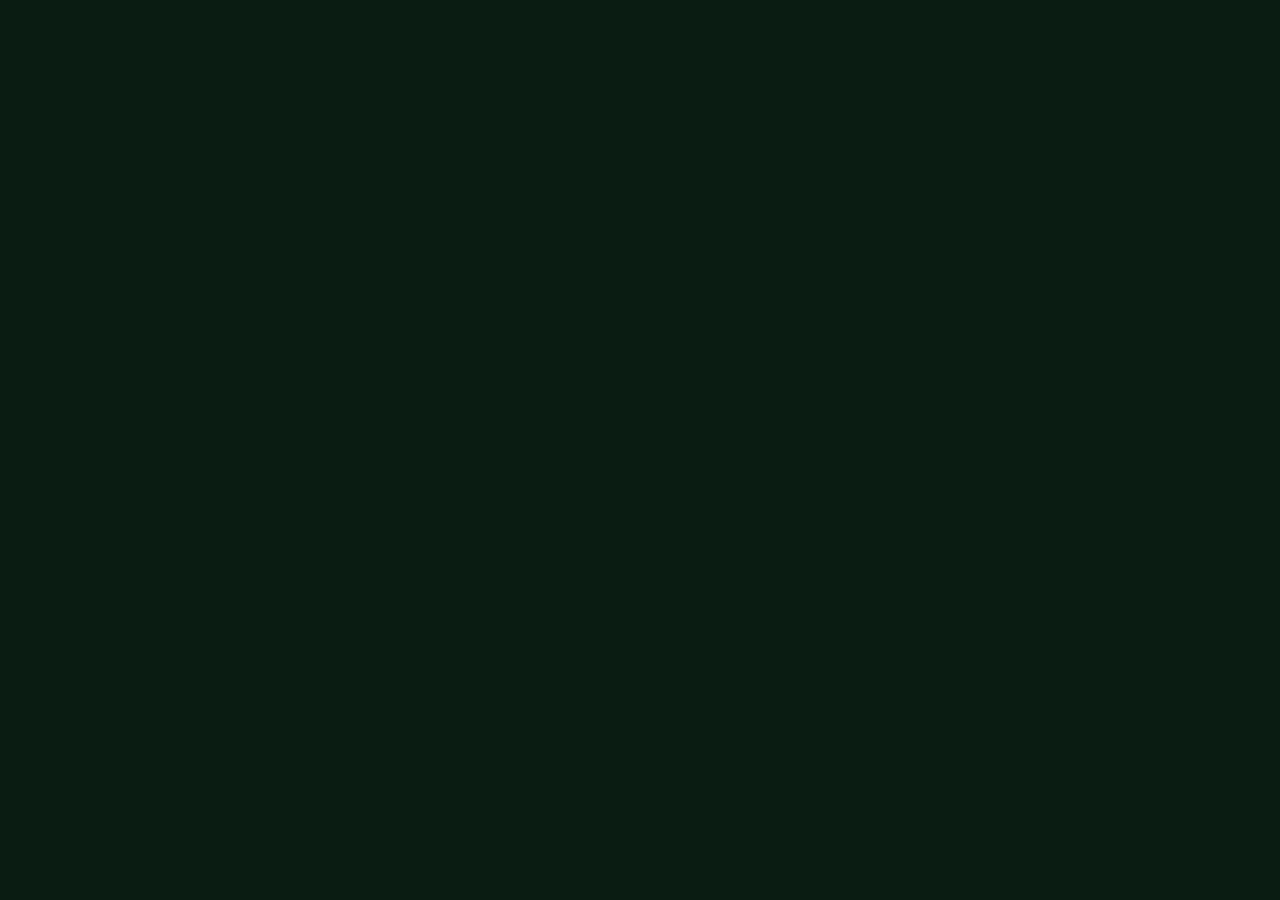
==== commit cd64a8df: "route fix direct-route-fix for two level URLs" ====
--- a/index.html
+++ b/index.html
@@ -33,7 +33,8 @@
       content="https://festivaljadooei.ir/"
     />
 
-    <link rel="stylesheet" href="./styles.css" />
+    <link rel="stylesheet" id="site-styles" href="./styles.css" />
+    <script>document.getElementById("site-styles").href = location.protocol === "file:" ? "./styles.css" : "/styles.css";</script>
   </head>
 
   <body>
@@ -43,7 +44,7 @@
       <nav><a href="/editions">دوره‌های جشنواره</a> · <a href="/works">اجراها و برگزیدگان</a> · <a href="/gallery">گالری تصاویر</a></nav>
     </noscript>
     <div id="root"></div>
-    <script src="./app.js"></script>
+    <script>document.write('<script src="' + (location.protocol === 'file:' ? './app.js' : '/app.js') + '"><\\/script>');</script>
   </body>
 </html>
 ```
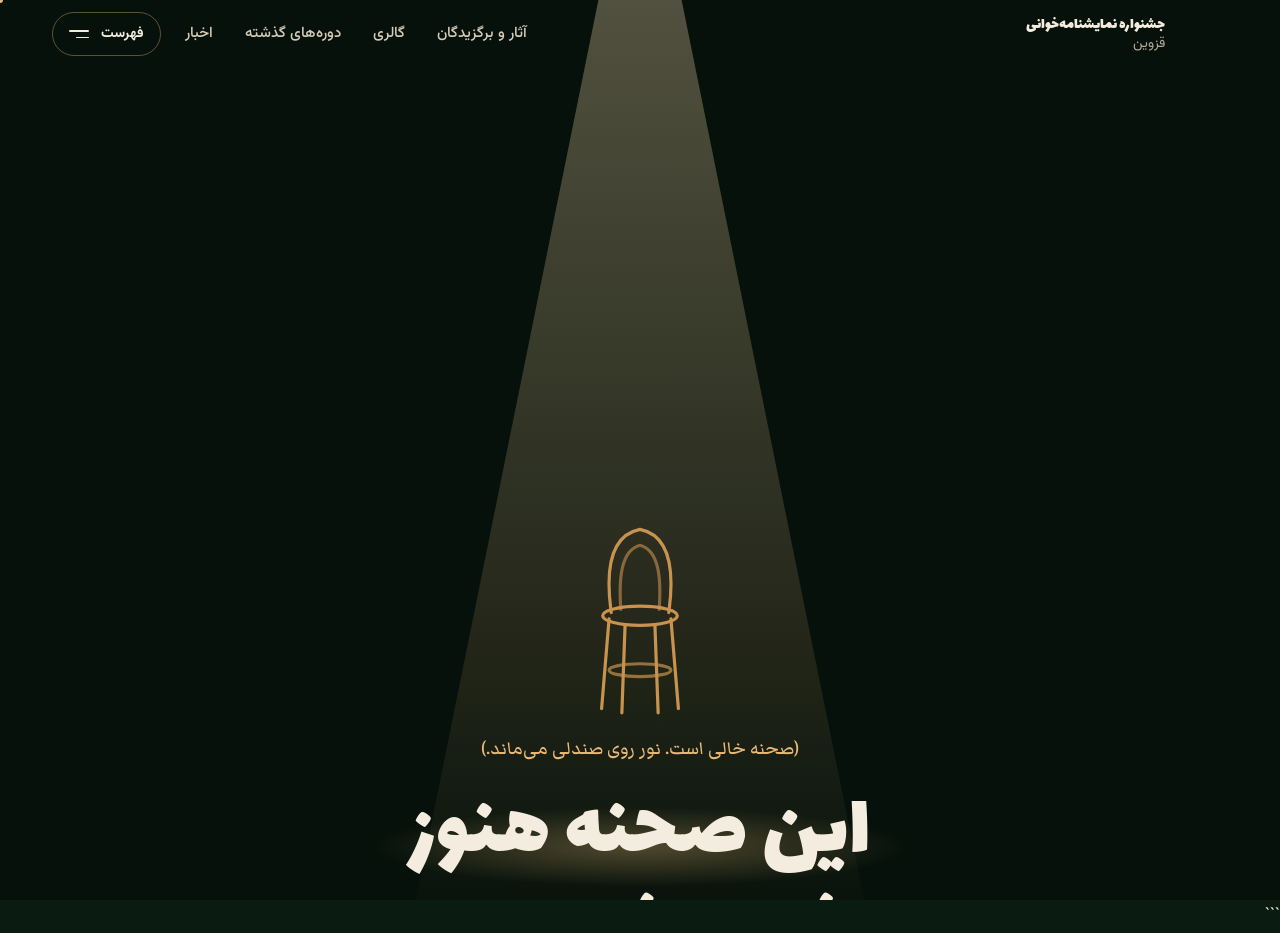
==== commit a1c9742d: "fix load" ====
--- a/index.html
+++ b/index.html
@@ -44,7 +44,7 @@
       <nav><a href="/editions">دوره‌های جشنواره</a> · <a href="/works">اجراها و برگزیدگان</a> · <a href="/gallery">گالری تصاویر</a></nav>
     </noscript>
     <div id="root"></div>
-    <script>document.write('<script src="' + (location.protocol === 'file:' ? './app.js' : '/app.js') + '"><\\/script>');</script>
+    <script>var app=document.createElement("script"); app.src=location.protocol === "file:" ? "./app.js" : "/app.js"; document.body.appendChild(app);</script>
   </body>
 </html>
 ```
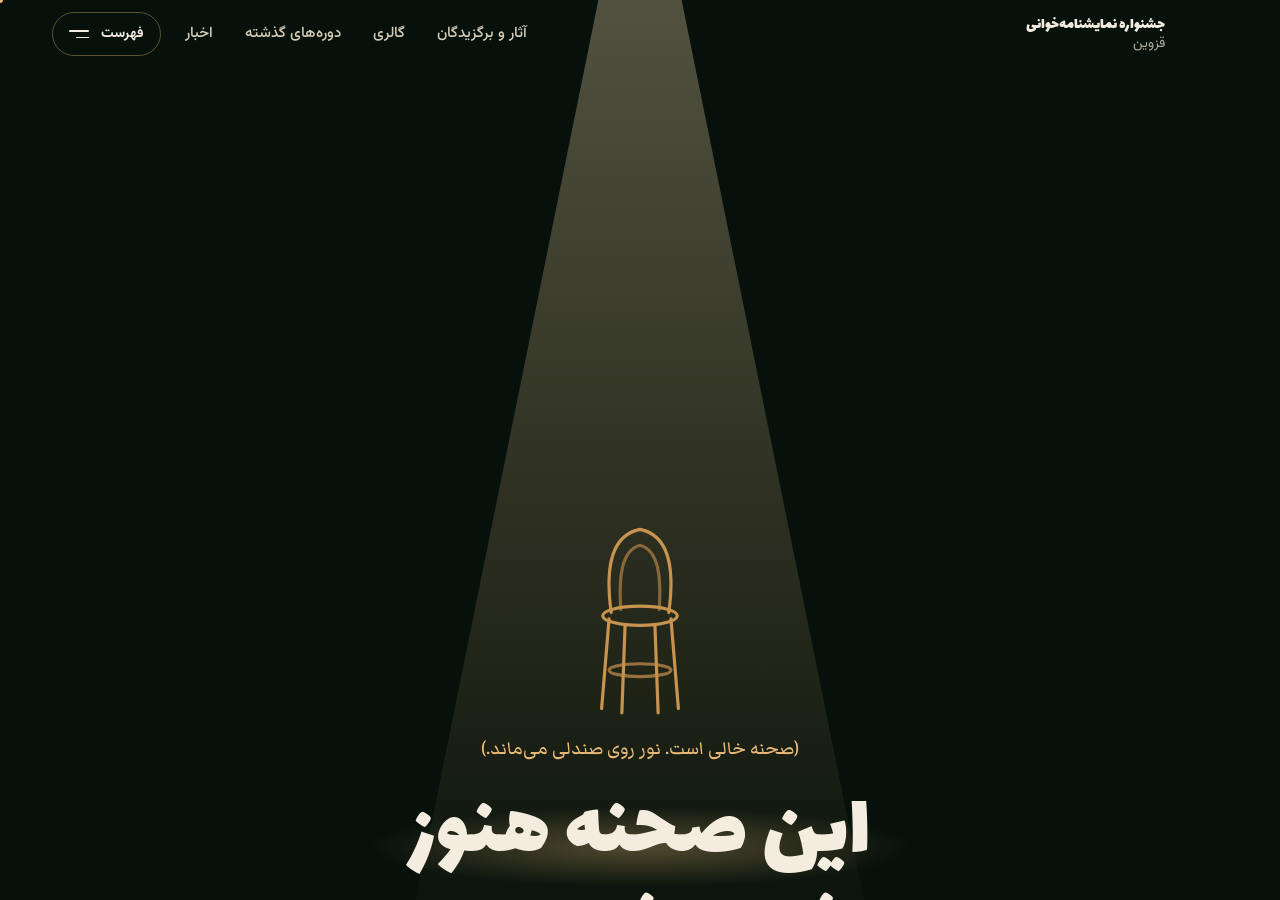
==== commit cdf8cae4: "scroll hengam-jadooei-cloudflare-patched for scrolling gallery for each show" ====
--- a/index.html
+++ b/index.html
@@ -4,35 +4,22 @@
     <meta charset="UTF-8" />
     <meta name="viewport" content="width=device-width, initial-scale=1.0" />
 
-    <title>جشنواره نمایشنامه‌خوانی هنگامه جادویی | تئاتر قزوین</title>
+    <title>جشنواره نمایشنامه‌خوانی هنگام جادویی | تئاتر قزوین</title>
 
     <meta
       name="description"
-      content="هنگامه جادویی؛ جشنواره نمایشنامه‌خوانی با محتوای اجراهای نمایشی و معرفی کلاس‌های فن بیان و نمایشنامه‌خوانی در قزوین."
+      content="هنگام جادویی؛ جشنواره نمایشنامه‌خوانی با محتوای اجراهای نمایشی و معرفی کلاس‌های فن بیان و نمایشنامه‌خوانی در قزوین."
     />
 
     <meta name="robots" content="index,follow" />
 
-    <link
-      rel="canonical"
-      href="https://festivaljadooei.ir/"
-    />
-
     <meta property="og:type" content="website" />
     <meta property="og:locale" content="fa_IR" />
-    <meta
-      property="og:title"
-      content="جشنواره نمایشنامه‌خوانی هنگامه جادویی"
-    />
-    <meta
-      property="og:description"
-      content="جشنواره نمایشنامه‌خوانی، اجراهای نمایشی و کلاس‌های فن بیان و نمایشنامه‌خوانی در قزوین."
-    />
-    <meta
-      property="og:url"
-      content="https://festivaljadooei.ir/"
-    />
 
+    <link rel="icon" href="/favicon.ico" sizes="any" />
+    <link rel="icon" type="image/png" sizes="192x192" href="/favicon.png" />
+    <link rel="apple-touch-icon" sizes="180x180" href="/apple-touch-icon.png" />
+    
     <link rel="stylesheet" id="site-styles" href="./styles.css" />
     <script>document.getElementById("site-styles").href = location.protocol === "file:" ? "./styles.css" : "/styles.css";</script>
   </head>
@@ -46,5 +33,4 @@
     <div id="root"></div>
     <script>var app=document.createElement("script"); app.src=location.protocol === "file:" ? "./app.js" : "/app.js"; document.body.appendChild(app);</script>
   </body>
-</html>
-```+</html>
--- a/styles.css
+++ b/styles.css
@@ -10265,3 +10265,14 @@
 }
 .footer__provider:hover,
 .footer__provider:focus-visible { color: rgb(235 235 225 / .7); opacity: 1; }
+
+
+/* Mobile: keep the attribution almost invisible, only the word "provider". */
+@media (max-width: 599px) {
+    .footer__provider {
+        font-size: .5rem;
+        letter-spacing: .03em;
+        opacity: .4;
+    }
+    .footer__provider-name { display: none; }
+}
